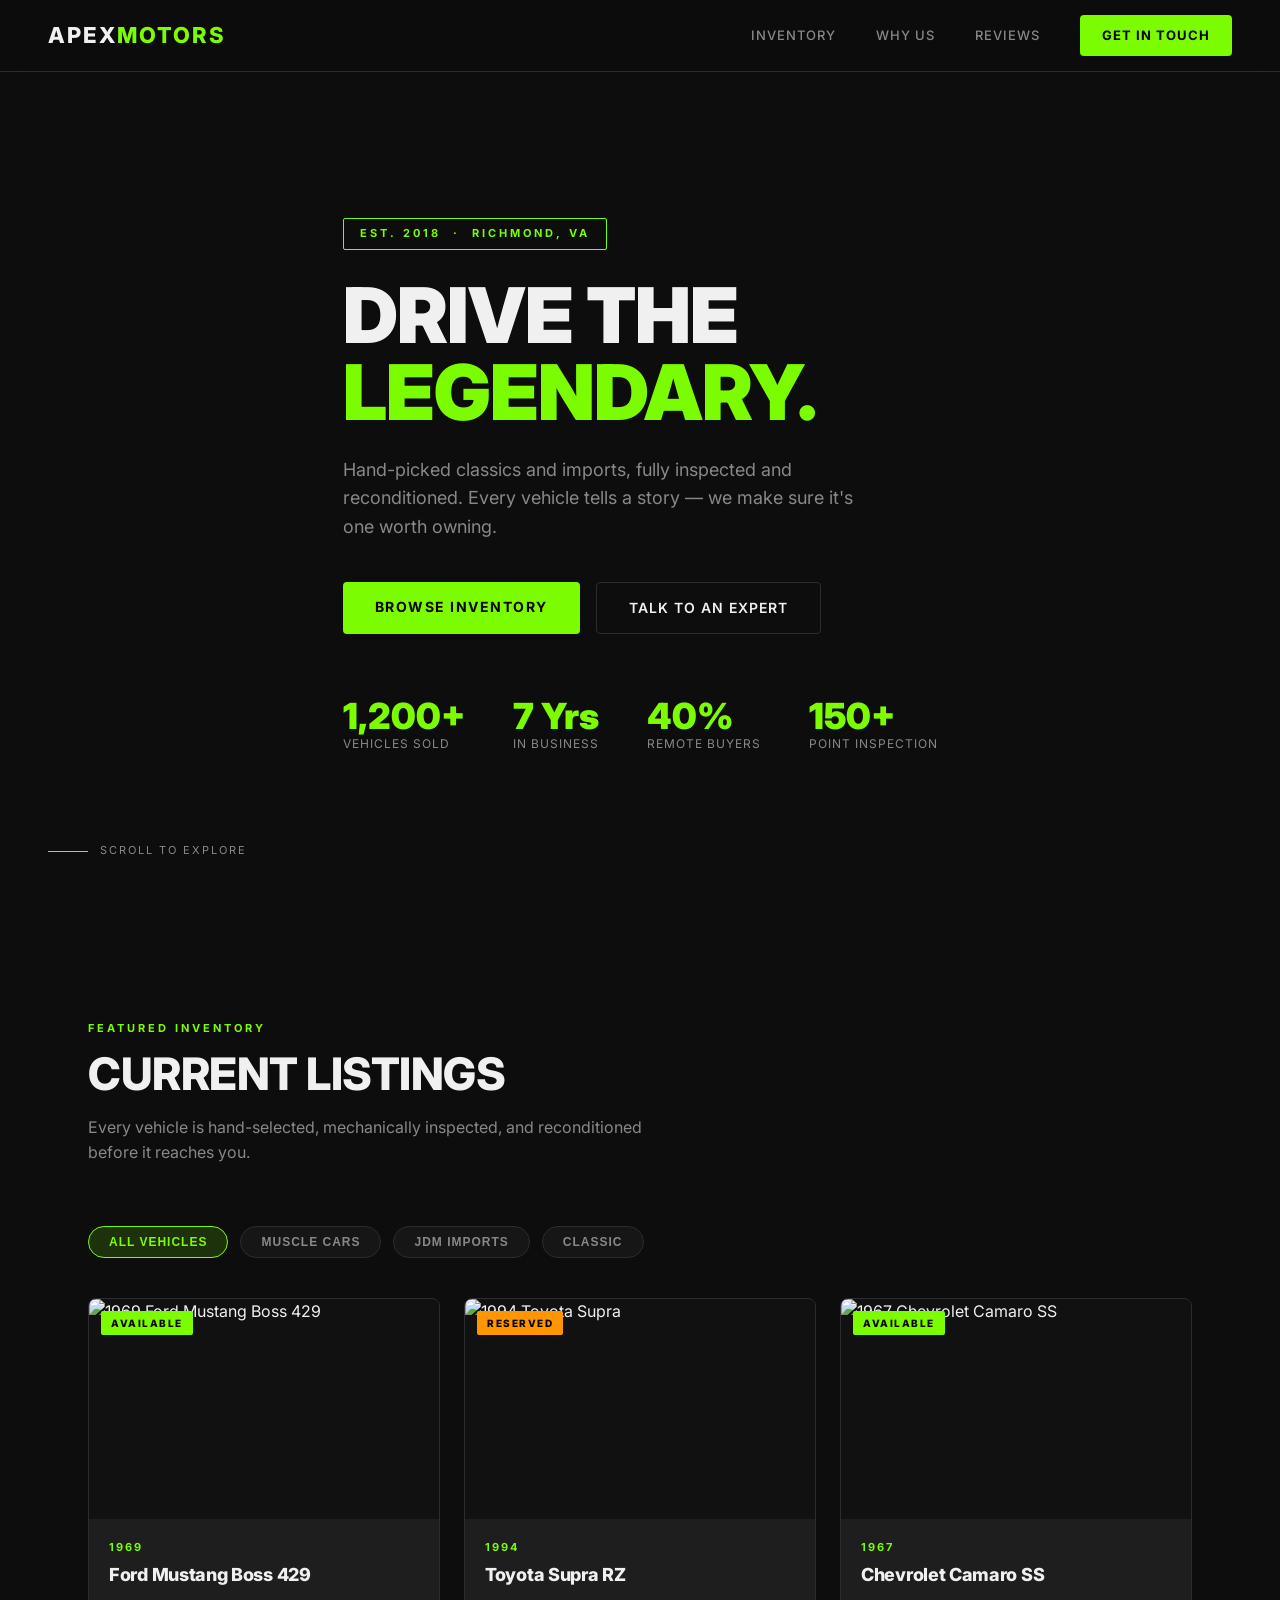
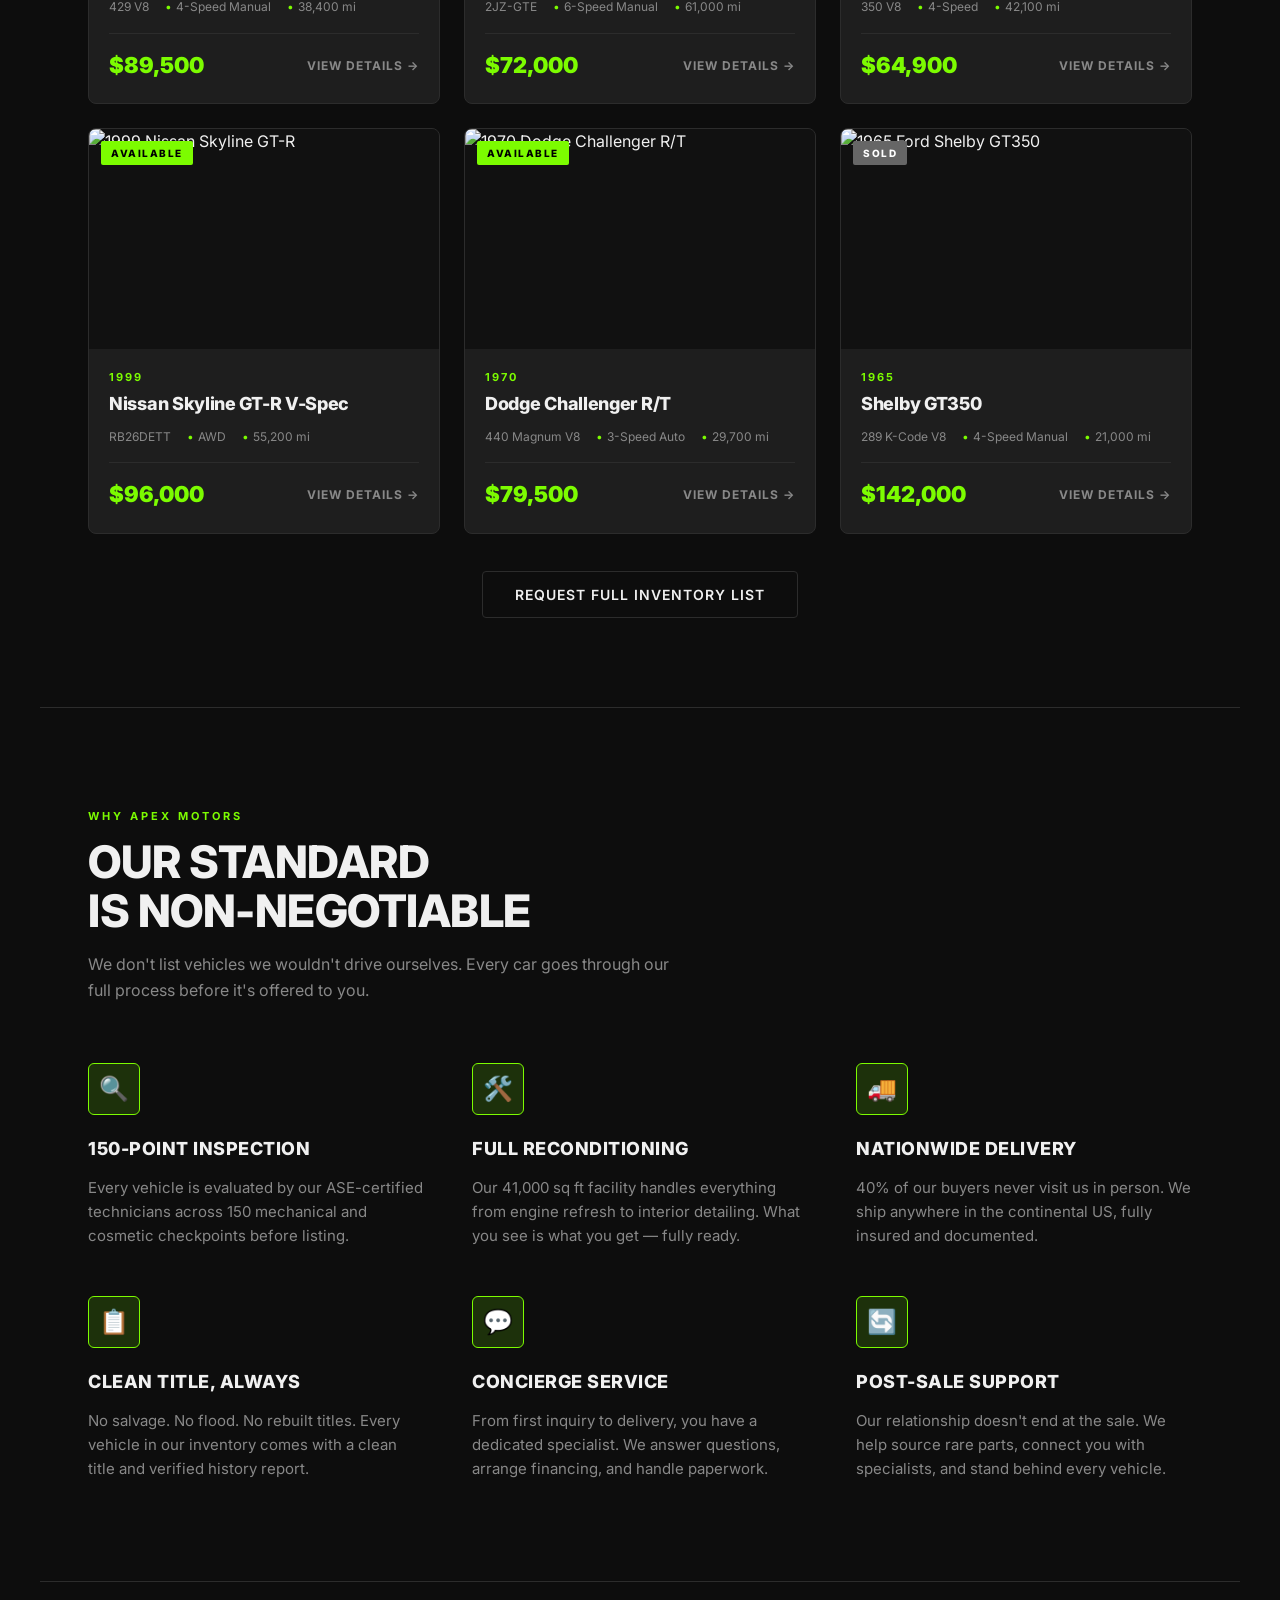
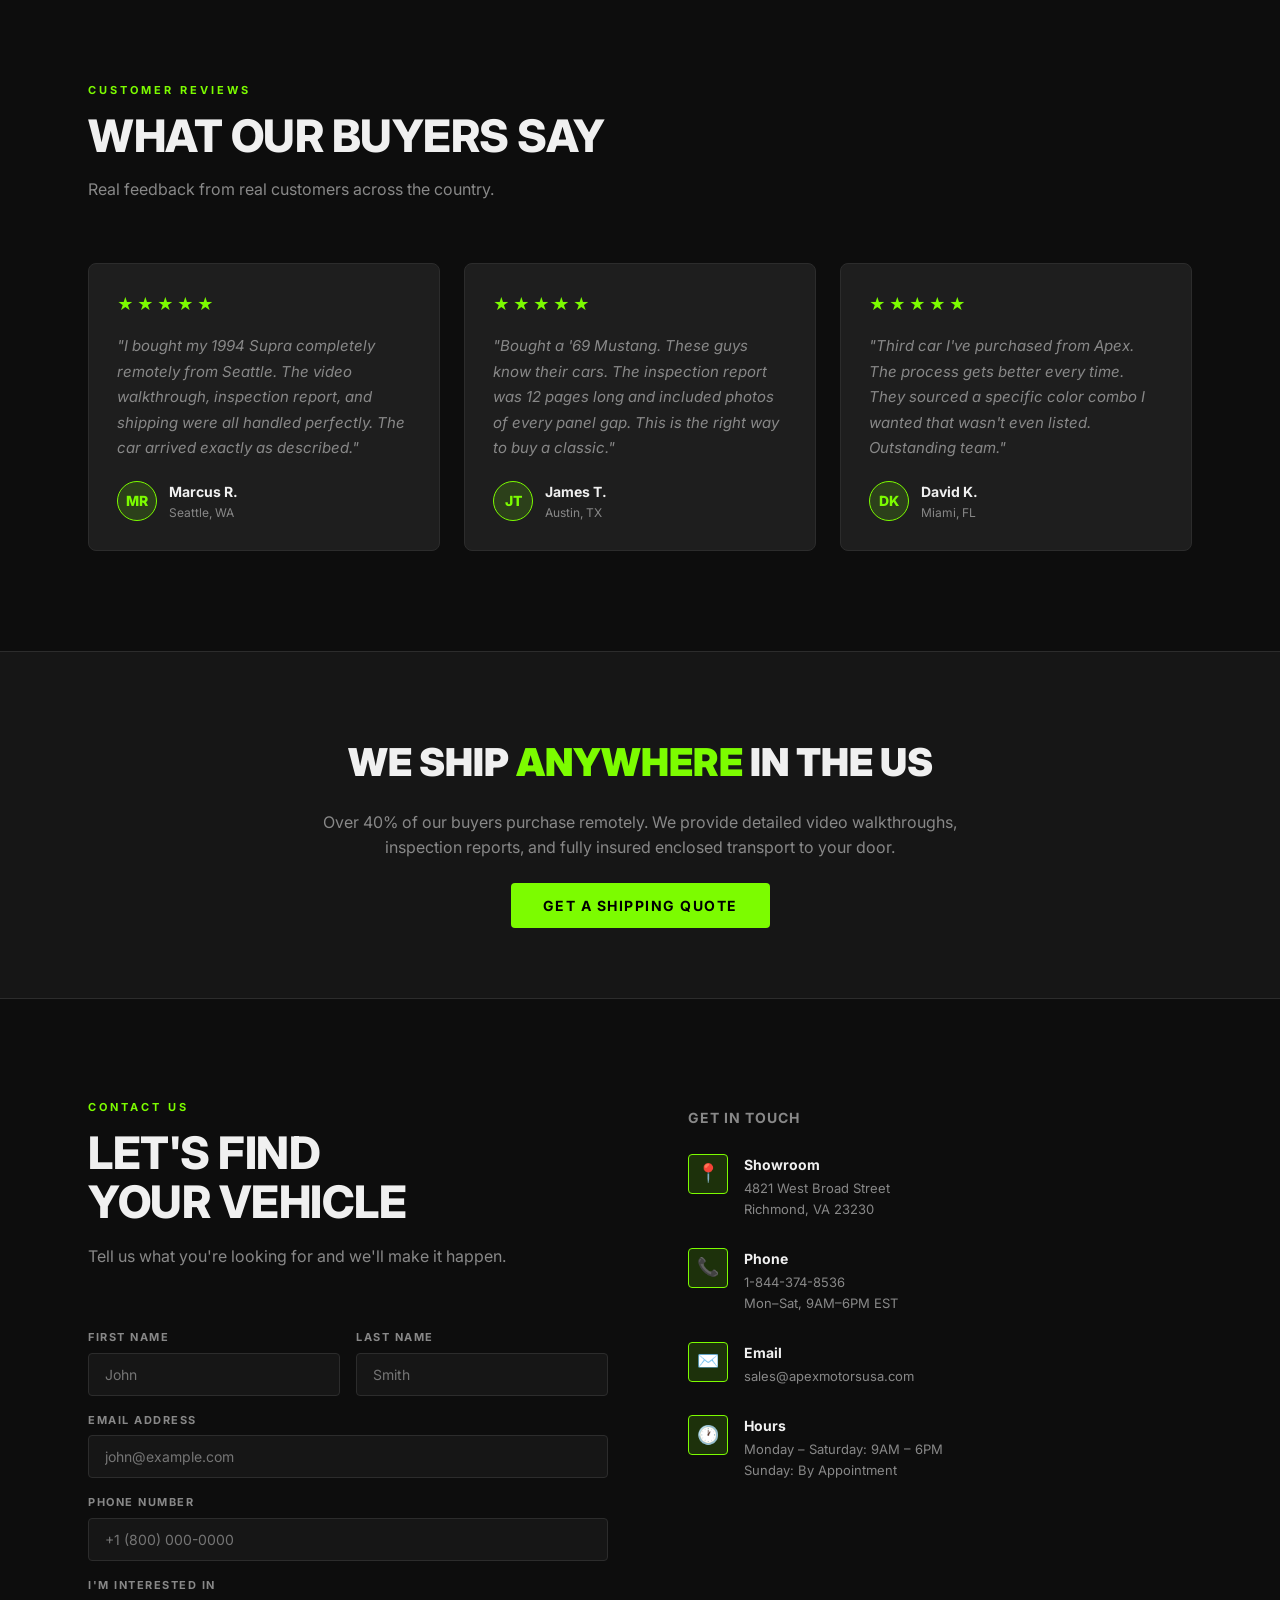
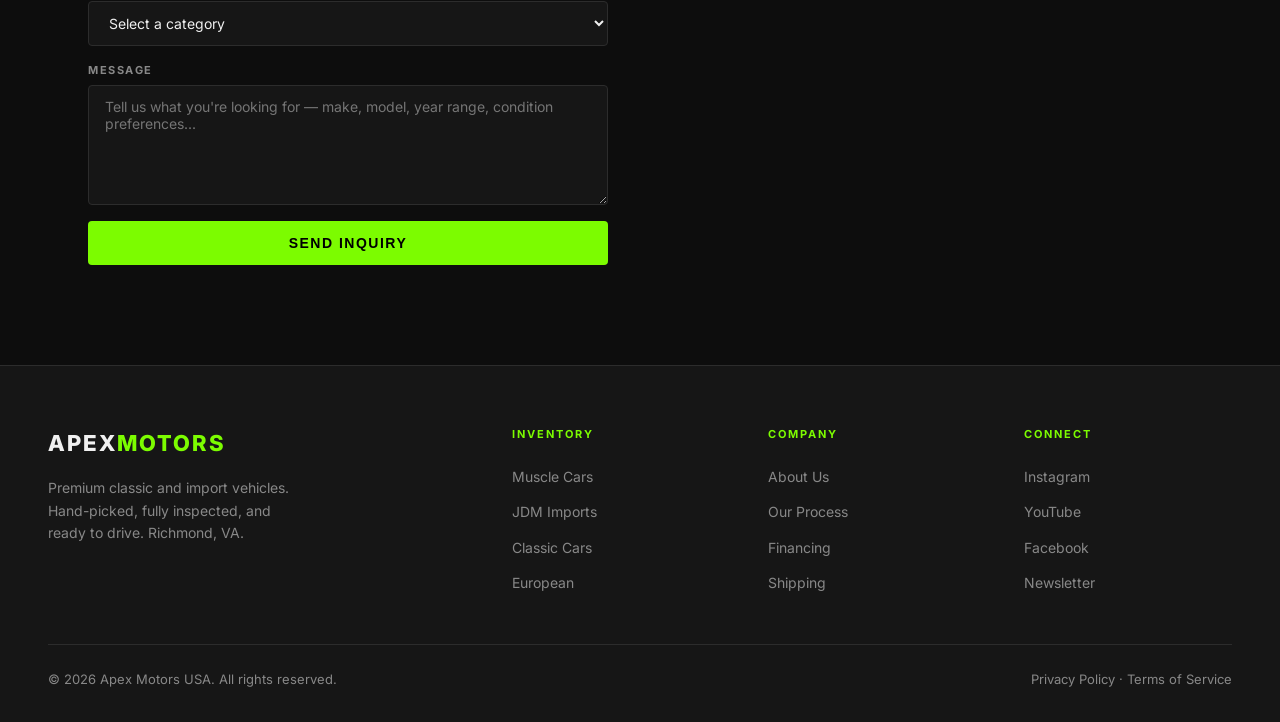
==== index.html @ 01de3b02 "Initial commit — classic car dealer demo site" ====
<!DOCTYPE html>
<html lang="en">
<head>
  <meta charset="UTF-8" />
  <meta name="viewport" content="width=device-width, initial-scale=1.0" />
  <title>Apex Motors USA — Premium Classic & Import Vehicles</title>
  <meta name="description" content="Hand-picked classic and import vehicles. Fully inspected, reconditioned, and ready to drive. Nationwide shipping available." />
  <link rel="preconnect" href="https://fonts.googleapis.com" />
  <link href="https://fonts.googleapis.com/css2?family=Inter:wght@400;500;600;700;800;900&display=swap" rel="stylesheet" />
  <link rel="stylesheet" href="styles.css" />
</head>
<body>

  <!-- ===== HEADER ===== -->
  <header>
    <a href="#" class="logo">Apex<span>Motors</span></a>
    <nav>
      <a href="#inventory">Inventory</a>
      <a href="#why">Why Us</a>
      <a href="#testimonials">Reviews</a>
      <a href="#contact" class="nav-cta">Get in Touch</a>
    </nav>
    <button class="menu-toggle" aria-label="Menu">
      <span></span><span></span><span></span>
    </button>
  </header>

  <!-- ===== HERO ===== -->
  <div class="hero">
    <div class="hero-bg"></div>
    <div class="hero-content">
      <div class="hero-badge">Est. 2018 &nbsp;·&nbsp; Richmond, VA</div>
      <h1>Drive the<br/><em>Legendary.</em></h1>
      <p>Hand-picked classics and imports, fully inspected and reconditioned. Every vehicle tells a story — we make sure it's one worth owning.</p>
      <div class="hero-actions">
        <a href="#inventory" class="btn-primary">Browse Inventory</a>
        <a href="#contact" class="btn-outline">Talk to an Expert</a>
      </div>
      <div class="hero-stats">
        <div class="stat-item">
          <h3 data-target="1200" data-suffix="+">0</h3>
          <p>Vehicles Sold</p>
        </div>
        <div class="stat-item">
          <h3 data-target="7" data-suffix=" Yrs">0</h3>
          <p>In Business</p>
        </div>
        <div class="stat-item">
          <h3 data-target="40" data-suffix="%">0</h3>
          <p>Remote Buyers</p>
        </div>
        <div class="stat-item">
          <h3 data-target="150" data-suffix="+">0</h3>
          <p>Point Inspection</p>
        </div>
      </div>
    </div>
    <div class="hero-scroll">Scroll to explore</div>
  </div>

  <!-- ===== INVENTORY ===== -->
  <section id="inventory">
    <div class="section-label">Featured Inventory</div>
    <h2 class="section-title">Current Listings</h2>
    <p class="section-sub">Every vehicle is hand-selected, mechanically inspected, and reconditioned before it reaches you.</p>

    <div class="inventory-filter">
      <button class="filter-btn active" data-filter="all">All Vehicles</button>
      <button class="filter-btn" data-filter="muscle">Muscle Cars</button>
      <button class="filter-btn" data-filter="jdm">JDM Imports</button>
      <button class="filter-btn" data-filter="classic">Classic</button>
    </div>

    <div class="inventory-grid">

      <div class="car-card" data-category="muscle">
        <div class="car-image">
          <img src="https://images.unsplash.com/photo-1544636331-e26879cd4d9b?w=600&q=80" alt="1969 Ford Mustang Boss 429" loading="lazy" />
          <span class="car-badge">Available</span>
        </div>
        <div class="car-info">
          <div class="car-year">1969</div>
          <div class="car-name">Ford Mustang Boss 429</div>
          <div class="car-specs">
            <span>429 V8</span>
            <span>4-Speed Manual</span>
            <span>38,400 mi</span>
          </div>
          <div class="car-footer">
            <div class="car-price">$89,500</div>
            <div class="car-link">View Details →</div>
          </div>
        </div>
      </div>

      <div class="car-card" data-category="jdm">
        <div class="car-image">
          <img src="https://images.unsplash.com/photo-1591134678821-0a70c2c18faf?w=600&q=80" alt="1994 Toyota Supra" loading="lazy" />
          <span class="car-badge reserved">Reserved</span>
        </div>
        <div class="car-info">
          <div class="car-year">1994</div>
          <div class="car-name">Toyota Supra RZ</div>
          <div class="car-specs">
            <span>2JZ-GTE</span>
            <span>6-Speed Manual</span>
            <span>61,000 mi</span>
          </div>
          <div class="car-footer">
            <div class="car-price">$72,000</div>
            <div class="car-link">View Details →</div>
          </div>
        </div>
      </div>

      <div class="car-card" data-category="classic">
        <div class="car-image">
          <img src="https://images.unsplash.com/photo-1492144534655-ae79c964c9d7?w=600&q=80" alt="1967 Chevrolet Camaro SS" loading="lazy" />
          <span class="car-badge">Available</span>
        </div>
        <div class="car-info">
          <div class="car-year">1967</div>
          <div class="car-name">Chevrolet Camaro SS</div>
          <div class="car-specs">
            <span>350 V8</span>
            <span>4-Speed</span>
            <span>42,100 mi</span>
          </div>
          <div class="car-footer">
            <div class="car-price">$64,900</div>
            <div class="car-link">View Details →</div>
          </div>
        </div>
      </div>

      <div class="car-card" data-category="jdm">
        <div class="car-image">
          <img src="https://images.unsplash.com/photo-1603386329225-868f9b1ee6c9?w=600&q=80" alt="1999 Nissan Skyline GT-R" loading="lazy" />
          <span class="car-badge">Available</span>
        </div>
        <div class="car-info">
          <div class="car-year">1999</div>
          <div class="car-name">Nissan Skyline GT-R V-Spec</div>
          <div class="car-specs">
            <span>RB26DETT</span>
            <span>AWD</span>
            <span>55,200 mi</span>
          </div>
          <div class="car-footer">
            <div class="car-price">$96,000</div>
            <div class="car-link">View Details →</div>
          </div>
        </div>
      </div>

      <div class="car-card" data-category="muscle">
        <div class="car-image">
          <img src="https://images.unsplash.com/photo-1568605117036-5fe5e7bab0b7?w=600&q=80" alt="1970 Dodge Challenger R/T" loading="lazy" />
          <span class="car-badge">Available</span>
        </div>
        <div class="car-info">
          <div class="car-year">1970</div>
          <div class="car-name">Dodge Challenger R/T</div>
          <div class="car-specs">
            <span>440 Magnum V8</span>
            <span>3-Speed Auto</span>
            <span>29,700 mi</span>
          </div>
          <div class="car-footer">
            <div class="car-price">$79,500</div>
            <div class="car-link">View Details →</div>
          </div>
        </div>
      </div>

      <div class="car-card" data-category="classic">
        <div class="car-image">
          <img src="https://images.unsplash.com/photo-1553440569-bcc63803a83d?w=600&q=80" alt="1965 Ford Shelby GT350" loading="lazy" />
          <span class="car-badge sold">Sold</span>
        </div>
        <div class="car-info">
          <div class="car-year">1965</div>
          <div class="car-name">Shelby GT350</div>
          <div class="car-specs">
            <span>289 K-Code V8</span>
            <span>4-Speed Manual</span>
            <span>21,000 mi</span>
          </div>
          <div class="car-footer">
            <div class="car-price">$142,000</div>
            <div class="car-link">View Details →</div>
          </div>
        </div>
      </div>

    </div>

    <div class="inventory-more">
      <a href="#contact" class="btn-outline">Request Full Inventory List</a>
    </div>
  </section>

  <!-- ===== WHY US ===== -->
  <section id="why">
    <div class="section-label">Why Apex Motors</div>
    <h2 class="section-title">Our Standard<br/>Is Non-Negotiable</h2>
    <p class="section-sub">We don't list vehicles we wouldn't drive ourselves. Every car goes through our full process before it's offered to you.</p>

    <div class="why-grid">
      <div class="why-item">
        <div class="why-icon">🔍</div>
        <h3>150-Point Inspection</h3>
        <p>Every vehicle is evaluated by our ASE-certified technicians across 150 mechanical and cosmetic checkpoints before listing.</p>
      </div>
      <div class="why-item">
        <div class="why-icon">🛠️</div>
        <h3>Full Reconditioning</h3>
        <p>Our 41,000 sq ft facility handles everything from engine refresh to interior detailing. What you see is what you get — fully ready.</p>
      </div>
      <div class="why-item">
        <div class="why-icon">🚚</div>
        <h3>Nationwide Delivery</h3>
        <p>40% of our buyers never visit us in person. We ship anywhere in the continental US, fully insured and documented.</p>
      </div>
      <div class="why-item">
        <div class="why-icon">📋</div>
        <h3>Clean Title, Always</h3>
        <p>No salvage. No flood. No rebuilt titles. Every vehicle in our inventory comes with a clean title and verified history report.</p>
      </div>
      <div class="why-item">
        <div class="why-icon">💬</div>
        <h3>Concierge Service</h3>
        <p>From first inquiry to delivery, you have a dedicated specialist. We answer questions, arrange financing, and handle paperwork.</p>
      </div>
      <div class="why-item">
        <div class="why-icon">🔄</div>
        <h3>Post-Sale Support</h3>
        <p>Our relationship doesn't end at the sale. We help source rare parts, connect you with specialists, and stand behind every vehicle.</p>
      </div>
    </div>
  </section>

  <!-- ===== TESTIMONIALS ===== -->
  <section id="testimonials">
    <div class="section-label">Customer Reviews</div>
    <h2 class="section-title">What Our Buyers Say</h2>
    <p class="section-sub">Real feedback from real customers across the country.</p>

    <div class="testimonials-grid">

      <div class="testimonial-card">
        <div class="stars">★★★★★</div>
        <blockquote>"I bought my 1994 Supra completely remotely from Seattle. The video walkthrough, inspection report, and shipping were all handled perfectly. The car arrived exactly as described."</blockquote>
        <div class="reviewer">
          <div class="avatar">MR</div>
          <div>
            <div class="reviewer-name">Marcus R.</div>
            <div class="reviewer-loc">Seattle, WA</div>
          </div>
        </div>
      </div>

      <div class="testimonial-card">
        <div class="stars">★★★★★</div>
        <blockquote>"Bought a '69 Mustang. These guys know their cars. The inspection report was 12 pages long and included photos of every panel gap. This is the right way to buy a classic."</blockquote>
        <div class="reviewer">
          <div class="avatar">JT</div>
          <div>
            <div class="reviewer-name">James T.</div>
            <div class="reviewer-loc">Austin, TX</div>
          </div>
        </div>
      </div>

      <div class="testimonial-card">
        <div class="stars">★★★★★</div>
        <blockquote>"Third car I've purchased from Apex. The process gets better every time. They sourced a specific color combo I wanted that wasn't even listed. Outstanding team."</blockquote>
        <div class="reviewer">
          <div class="avatar">DK</div>
          <div>
            <div class="reviewer-name">David K.</div>
            <div class="reviewer-loc">Miami, FL</div>
          </div>
        </div>
      </div>

    </div>
  </section>

  <!-- ===== SHIPPING BANNER ===== -->
  <div class="shipping-banner">
    <div class="inner">
      <h2>We Ship <span>Anywhere</span> in the US</h2>
      <p>Over 40% of our buyers purchase remotely. We provide detailed video walkthroughs, inspection reports, and fully insured enclosed transport to your door.</p>
      <a href="#contact" class="btn-primary">Get a Shipping Quote</a>
    </div>
  </div>

  <!-- ===== CONTACT ===== -->
  <div id="contact">
    <div>
      <div class="section-label">Contact Us</div>
      <h2 class="section-title">Let's Find<br/>Your Vehicle</h2>
      <p class="section-sub">Tell us what you're looking for and we'll make it happen.</p>

      <form class="contact-form" onsubmit="return false;">
        <div class="form-row">
          <div class="form-group">
            <label>First Name</label>
            <input type="text" placeholder="John" />
          </div>
          <div class="form-group">
            <label>Last Name</label>
            <input type="text" placeholder="Smith" />
          </div>
        </div>
        <div class="form-group">
          <label>Email Address</label>
          <input type="email" placeholder="john@example.com" />
        </div>
        <div class="form-group">
          <label>Phone Number</label>
          <input type="tel" placeholder="+1 (800) 000-0000" />
        </div>
        <div class="form-group">
          <label>I'm Interested In</label>
          <select>
            <option value="">Select a category</option>
            <option>Classic American Muscle</option>
            <option>JDM Imports</option>
            <option>European Classic</option>
            <option>Specific vehicle (I'll describe below)</option>
          </select>
        </div>
        <div class="form-group">
          <label>Message</label>
          <textarea placeholder="Tell us what you're looking for — make, model, year range, condition preferences..."></textarea>
        </div>
        <button type="submit" class="btn-primary" style="width:100%">Send Inquiry</button>
      </form>
    </div>

    <div class="contact-info">
      <h3>Get in Touch</h3>

      <div class="info-item">
        <div class="info-icon">📍</div>
        <div>
          <h4>Showroom</h4>
          <p>4821 West Broad Street<br/>Richmond, VA 23230</p>
        </div>
      </div>
      <div class="info-item">
        <div class="info-icon">📞</div>
        <div>
          <h4>Phone</h4>
          <p>1-844-374-8536<br/>Mon–Sat, 9AM–6PM EST</p>
        </div>
      </div>
      <div class="info-item">
        <div class="info-icon">✉️</div>
        <div>
          <h4>Email</h4>
          <p>sales@apexmotorsusa.com</p>
        </div>
      </div>
      <div class="info-item">
        <div class="info-icon">🕐</div>
        <div>
          <h4>Hours</h4>
          <p>Monday – Saturday: 9AM – 6PM<br/>Sunday: By Appointment</p>
        </div>
      </div>
    </div>
  </div>

  <!-- ===== FOOTER ===== -->
  <footer>
    <div class="footer-inner">
      <div class="footer-brand">
        <div class="logo">Apex<span style="color:var(--green)">Motors</span></div>
        <p>Premium classic and import vehicles. Hand-picked, fully inspected, and ready to drive. Richmond, VA.</p>
      </div>
      <div class="footer-col">
        <h4>Inventory</h4>
        <ul>
          <li><a href="#">Muscle Cars</a></li>
          <li><a href="#">JDM Imports</a></li>
          <li><a href="#">Classic Cars</a></li>
          <li><a href="#">European</a></li>
        </ul>
      </div>
      <div class="footer-col">
        <h4>Company</h4>
        <ul>
          <li><a href="#">About Us</a></li>
          <li><a href="#">Our Process</a></li>
          <li><a href="#">Financing</a></li>
          <li><a href="#">Shipping</a></li>
        </ul>
      </div>
      <div class="footer-col">
        <h4>Connect</h4>
        <ul>
          <li><a href="#">Instagram</a></li>
          <li><a href="#">YouTube</a></li>
          <li><a href="#">Facebook</a></li>
          <li><a href="#">Newsletter</a></li>
        </ul>
      </div>
    </div>
    <div class="footer-bottom">
      <span>© 2026 Apex Motors USA. All rights reserved.</span>
      <span>Privacy Policy · Terms of Service</span>
    </div>
  </footer>

  <script src="main.js"></script>
</body>
</html>
---- styles.css ----
/* ===== THEME ===== */
:root {
  --bg: #0d0d0d;
  --surface: #161616;
  --card: #1e1e1e;
  --border: #2c2c2c;
  --green: #7cfc00;
  --green-dim: #5db800;
  --green-glow: rgba(124, 252, 0, 0.15);
  --text: #f0f0f0;
  --muted: #888;
  --white: #ffffff;
}

* { margin: 0; padding: 0; box-sizing: border-box; }

html { scroll-behavior: smooth; }

body {
  background: var(--bg);
  color: var(--text);
  font-family: 'Inter', 'Segoe UI', sans-serif;
  font-size: 16px;
  line-height: 1.6;
}

a { text-decoration: none; color: inherit; }

img { display: block; width: 100%; }

/* ===== HEADER ===== */
header {
  position: fixed;
  top: 0; left: 0; right: 0;
  z-index: 100;
  background: rgba(13, 13, 13, 0.92);
  backdrop-filter: blur(12px);
  border-bottom: 1px solid var(--border);
  padding: 0 48px;
  height: 72px;
  display: flex;
  align-items: center;
  justify-content: space-between;
}

.logo {
  font-size: 22px;
  font-weight: 800;
  letter-spacing: 2px;
  text-transform: uppercase;
}

.logo span { color: var(--green); }

nav { display: flex; align-items: center; gap: 40px; }

nav a {
  font-size: 13px;
  font-weight: 500;
  letter-spacing: 1px;
  text-transform: uppercase;
  color: var(--muted);
  transition: color 0.2s;
}

nav a:hover { color: var(--green); }

.nav-cta {
  background: var(--green);
  color: #000 !important;
  padding: 10px 22px;
  border-radius: 4px;
  font-weight: 700 !important;
  letter-spacing: 1px;
  transition: background 0.2s, transform 0.1s !important;
}

.nav-cta:hover {
  background: var(--green-dim) !important;
  transform: translateY(-1px);
}

.menu-toggle { display: none; cursor: pointer; flex-direction: column; gap: 5px; }
.menu-toggle span { display: block; width: 24px; height: 2px; background: var(--text); transition: 0.3s; }

/* ===== HERO ===== */
.hero {
  position: relative;
  min-height: 100vh;
  display: flex;
  align-items: center;
  overflow: hidden;
  padding-top: 72px;
}

.hero-bg {
  position: absolute;
  inset: 0;
  background:
    linear-gradient(135deg, rgba(13,13,13,0.92) 40%, rgba(13,13,13,0.6) 100%),
    url('https://images.unsplash.com/photo-1544636331-e26879cd4d9b?w=1800&q=80') center/cover no-repeat;
}

.hero-content {
  position: relative;
  max-width: 1200px;
  margin: 0 auto;
  padding: 80px 48px;
}

.hero-badge {
  display: inline-block;
  border: 1px solid var(--green);
  color: var(--green);
  font-size: 11px;
  font-weight: 700;
  letter-spacing: 3px;
  text-transform: uppercase;
  padding: 6px 16px;
  border-radius: 2px;
  margin-bottom: 28px;
}

.hero h1 {
  font-size: clamp(42px, 6vw, 88px);
  font-weight: 900;
  line-height: 1.0;
  letter-spacing: -1px;
  text-transform: uppercase;
  margin-bottom: 24px;
}

.hero h1 em {
  color: var(--green);
  font-style: normal;
}

.hero p {
  font-size: 18px;
  color: var(--muted);
  max-width: 520px;
  margin-bottom: 40px;
}

.hero-actions { display: flex; gap: 16px; flex-wrap: wrap; }

.btn-primary {
  background: var(--green);
  color: #000;
  padding: 14px 32px;
  font-size: 14px;
  font-weight: 700;
  letter-spacing: 1.5px;
  text-transform: uppercase;
  border-radius: 4px;
  border: none;
  cursor: pointer;
  transition: background 0.2s, transform 0.15s;
}

.btn-primary:hover {
  background: var(--green-dim);
  transform: translateY(-2px);
}

.btn-outline {
  background: transparent;
  color: var(--text);
  padding: 14px 32px;
  font-size: 14px;
  font-weight: 600;
  letter-spacing: 1px;
  text-transform: uppercase;
  border: 1px solid var(--border);
  border-radius: 4px;
  cursor: pointer;
  transition: border-color 0.2s, color 0.2s, transform 0.15s;
}

.btn-outline:hover {
  border-color: var(--green);
  color: var(--green);
  transform: translateY(-2px);
}

.hero-stats {
  display: flex;
  gap: 48px;
  margin-top: 64px;
  flex-wrap: wrap;
}

.stat-item h3 {
  font-size: 36px;
  font-weight: 900;
  color: var(--green);
  line-height: 1;
}

.stat-item p {
  font-size: 12px;
  color: var(--muted);
  letter-spacing: 1px;
  text-transform: uppercase;
  margin: 0;
}

.hero-scroll {
  position: absolute;
  bottom: 40px;
  left: 48px;
  display: flex;
  align-items: center;
  gap: 12px;
  font-size: 11px;
  letter-spacing: 2px;
  text-transform: uppercase;
  color: var(--muted);
}

.hero-scroll::before {
  content: '';
  display: block;
  width: 40px;
  height: 1px;
  background: var(--green);
}

/* ===== SECTIONS ===== */
section {
  padding: 100px 48px;
  max-width: 1200px;
  margin: 0 auto;
}

.section-label {
  font-size: 11px;
  font-weight: 700;
  letter-spacing: 3px;
  text-transform: uppercase;
  color: var(--green);
  margin-bottom: 12px;
}

.section-title {
  font-size: clamp(28px, 3.5vw, 48px);
  font-weight: 800;
  text-transform: uppercase;
  letter-spacing: -0.5px;
  line-height: 1.1;
  margin-bottom: 16px;
}

.section-sub {
  font-size: 16px;
  color: var(--muted);
  max-width: 600px;
  margin-bottom: 60px;
}

/* ===== INVENTORY ===== */
#inventory { padding-top: 120px; }

.inventory-filter {
  display: flex;
  gap: 12px;
  margin-bottom: 40px;
  flex-wrap: wrap;
}

.filter-btn {
  padding: 8px 20px;
  background: var(--surface);
  border: 1px solid var(--border);
  border-radius: 30px;
  font-size: 12px;
  font-weight: 600;
  letter-spacing: 1px;
  text-transform: uppercase;
  color: var(--muted);
  cursor: pointer;
  transition: all 0.2s;
}

.filter-btn:hover,
.filter-btn.active {
  border-color: var(--green);
  color: var(--green);
  background: var(--green-glow);
}

.inventory-grid {
  display: grid;
  grid-template-columns: repeat(3, 1fr);
  gap: 24px;
}

.car-card {
  background: var(--card);
  border: 1px solid var(--border);
  border-radius: 8px;
  overflow: hidden;
  transition: border-color 0.25s, transform 0.25s;
  cursor: pointer;
}

.car-card:hover {
  border-color: var(--green);
  transform: translateY(-4px);
}

.car-card:hover .car-image img {
  transform: scale(1.04);
}

.car-image {
  position: relative;
  height: 220px;
  overflow: hidden;
  background: #111;
}

.car-image img {
  height: 100%;
  width: 100%;
  object-fit: cover;
  transition: transform 0.4s ease;
}

.car-badge {
  position: absolute;
  top: 12px;
  left: 12px;
  background: var(--green);
  color: #000;
  font-size: 10px;
  font-weight: 800;
  letter-spacing: 1.5px;
  text-transform: uppercase;
  padding: 4px 10px;
  border-radius: 2px;
}

.car-badge.sold { background: #666; color: #fff; }
.car-badge.reserved { background: #ff9500; color: #000; }

.car-info { padding: 20px; }

.car-year {
  font-size: 11px;
  color: var(--green);
  font-weight: 700;
  letter-spacing: 2px;
  text-transform: uppercase;
}

.car-name {
  font-size: 18px;
  font-weight: 800;
  letter-spacing: -0.3px;
  margin: 4px 0 8px;
}

.car-specs {
  display: flex;
  gap: 16px;
  font-size: 12px;
  color: var(--muted);
  margin-bottom: 16px;
}

.car-specs span::before {
  content: '•';
  margin-right: 4px;
  color: var(--green);
}

.car-specs span:first-child::before { display: none; }

.car-footer {
  display: flex;
  justify-content: space-between;
  align-items: center;
  border-top: 1px solid var(--border);
  padding-top: 14px;
}

.car-price {
  font-size: 22px;
  font-weight: 900;
  color: var(--green);
}

.car-link {
  font-size: 12px;
  font-weight: 700;
  letter-spacing: 1px;
  text-transform: uppercase;
  color: var(--muted);
  transition: color 0.2s;
}

.car-card:hover .car-link { color: var(--green); }

.inventory-more {
  text-align: center;
  margin-top: 48px;
}

/* ===== WHY US ===== */
#why {
  border-top: 1px solid var(--border);
  border-bottom: 1px solid var(--border);
}

.why-grid {
  display: grid;
  grid-template-columns: repeat(3, 1fr);
  gap: 48px;
}

.why-item { position: relative; }

.why-icon {
  width: 52px;
  height: 52px;
  background: var(--green-glow);
  border: 1px solid var(--green);
  border-radius: 6px;
  display: flex;
  align-items: center;
  justify-content: center;
  font-size: 24px;
  margin-bottom: 20px;
}

.why-item h3 {
  font-size: 18px;
  font-weight: 800;
  text-transform: uppercase;
  letter-spacing: 0.5px;
  margin-bottom: 12px;
}

.why-item p { font-size: 15px; color: var(--muted); }

/* ===== TESTIMONIALS ===== */
.testimonials-grid {
  display: grid;
  grid-template-columns: repeat(3, 1fr);
  gap: 24px;
}

.testimonial-card {
  background: var(--card);
  border: 1px solid var(--border);
  border-radius: 8px;
  padding: 28px;
  transition: border-color 0.2s;
}

.testimonial-card:hover { border-color: var(--green); }

.stars {
  color: var(--green);
  font-size: 16px;
  margin-bottom: 16px;
  letter-spacing: 3px;
}

.testimonial-card blockquote {
  font-size: 15px;
  color: var(--muted);
  line-height: 1.7;
  font-style: italic;
  margin-bottom: 20px;
}

.reviewer {
  display: flex;
  align-items: center;
  gap: 12px;
}

.avatar {
  width: 40px;
  height: 40px;
  border-radius: 50%;
  background: var(--green-glow);
  border: 1px solid var(--green);
  display: flex;
  align-items: center;
  justify-content: center;
  font-weight: 800;
  font-size: 14px;
  color: var(--green);
}

.reviewer-name { font-weight: 700; font-size: 14px; }
.reviewer-loc { font-size: 12px; color: var(--muted); }

/* ===== SHIPPING BANNER ===== */
.shipping-banner {
  background: var(--surface);
  border-top: 1px solid var(--border);
  border-bottom: 1px solid var(--border);
  padding: 80px 48px;
  text-align: center;
}

.shipping-banner .inner { max-width: 700px; margin: 0 auto; }

.shipping-banner h2 {
  font-size: clamp(24px, 3vw, 40px);
  font-weight: 900;
  text-transform: uppercase;
  margin-bottom: 16px;
}

.shipping-banner h2 span { color: var(--green); }

.shipping-banner p { color: var(--muted); font-size: 16px; margin-bottom: 32px; }

/* ===== CONTACT ===== */
#contact {
  display: grid;
  grid-template-columns: 1fr 1fr;
  gap: 80px;
  align-items: start;
  max-width: 1200px;
  margin: 0 auto;
  padding: 100px 48px;
}

.contact-form { display: flex; flex-direction: column; gap: 16px; }

.form-row { display: grid; grid-template-columns: 1fr 1fr; gap: 16px; }

.form-group { display: flex; flex-direction: column; gap: 6px; }

.form-group label {
  font-size: 11px;
  font-weight: 700;
  letter-spacing: 1.5px;
  text-transform: uppercase;
  color: var(--muted);
}

.form-group input,
.form-group select,
.form-group textarea {
  background: var(--surface);
  border: 1px solid var(--border);
  border-radius: 4px;
  padding: 12px 16px;
  font-size: 14px;
  color: var(--text);
  font-family: inherit;
  outline: none;
  transition: border-color 0.2s;
}

.form-group input:focus,
.form-group select:focus,
.form-group textarea:focus {
  border-color: var(--green);
}

.form-group textarea { resize: vertical; min-height: 120px; }

.form-group select option { background: var(--surface); }

.contact-info { padding-top: 8px; }

.contact-info h3 {
  font-size: 14px;
  font-weight: 700;
  letter-spacing: 1px;
  text-transform: uppercase;
  color: var(--muted);
  margin-bottom: 24px;
}

.info-item {
  display: flex;
  gap: 16px;
  align-items: flex-start;
  margin-bottom: 28px;
}

.info-icon {
  width: 40px;
  height: 40px;
  background: var(--green-glow);
  border: 1px solid var(--green);
  border-radius: 4px;
  display: flex;
  align-items: center;
  justify-content: center;
  font-size: 18px;
  flex-shrink: 0;
}

.info-item h4 { font-size: 14px; font-weight: 700; margin-bottom: 2px; }
.info-item p { font-size: 13px; color: var(--muted); }

/* ===== FOOTER ===== */
footer {
  background: var(--surface);
  border-top: 1px solid var(--border);
  padding: 60px 48px 32px;
}

.footer-inner {
  max-width: 1200px;
  margin: 0 auto;
  display: grid;
  grid-template-columns: 2fr 1fr 1fr 1fr;
  gap: 48px;
  margin-bottom: 48px;
}

.footer-brand p { font-size: 14px; color: var(--muted); margin-top: 16px; max-width: 260px; }

.footer-col h4 {
  font-size: 11px;
  font-weight: 700;
  letter-spacing: 2px;
  text-transform: uppercase;
  color: var(--green);
  margin-bottom: 20px;
}

.footer-col ul { list-style: none; display: flex; flex-direction: column; gap: 10px; }

.footer-col ul li a {
  font-size: 14px;
  color: var(--muted);
  transition: color 0.2s;
}

.footer-col ul li a:hover { color: var(--text); }

.footer-bottom {
  max-width: 1200px;
  margin: 0 auto;
  border-top: 1px solid var(--border);
  padding-top: 24px;
  display: flex;
  justify-content: space-between;
  align-items: center;
  font-size: 13px;
  color: var(--muted);
}

/* ===== RESPONSIVE ===== */
@media (max-width: 1024px) {
  .inventory-grid { grid-template-columns: repeat(2, 1fr); }
  .why-grid { grid-template-columns: repeat(2, 1fr); }
  .footer-inner { grid-template-columns: repeat(2, 1fr); }
}

@media (max-width: 768px) {
  header { padding: 0 24px; }
  nav { display: none; }
  nav.open { display: flex; flex-direction: column; position: fixed; inset: 72px 0 0; background: var(--bg); padding: 32px 24px; gap: 24px; z-index: 99; }
  .menu-toggle { display: flex; }

  .hero-content { padding: 60px 24px; }
  section { padding: 60px 24px; }
  #contact { grid-template-columns: 1fr; padding: 60px 24px; }
  .inventory-grid { grid-template-columns: 1fr; }
  .why-grid { grid-template-columns: 1fr; }
  .testimonials-grid { grid-template-columns: 1fr; }
  .form-row { grid-template-columns: 1fr; }
  .footer-inner { grid-template-columns: 1fr; padding: 40px 24px; }
  footer { padding: 40px 24px 24px; }
  .footer-bottom { flex-direction: column; gap: 8px; text-align: center; }
  .hero-stats { gap: 28px; }
  .shipping-banner { padding: 60px 24px; }
}
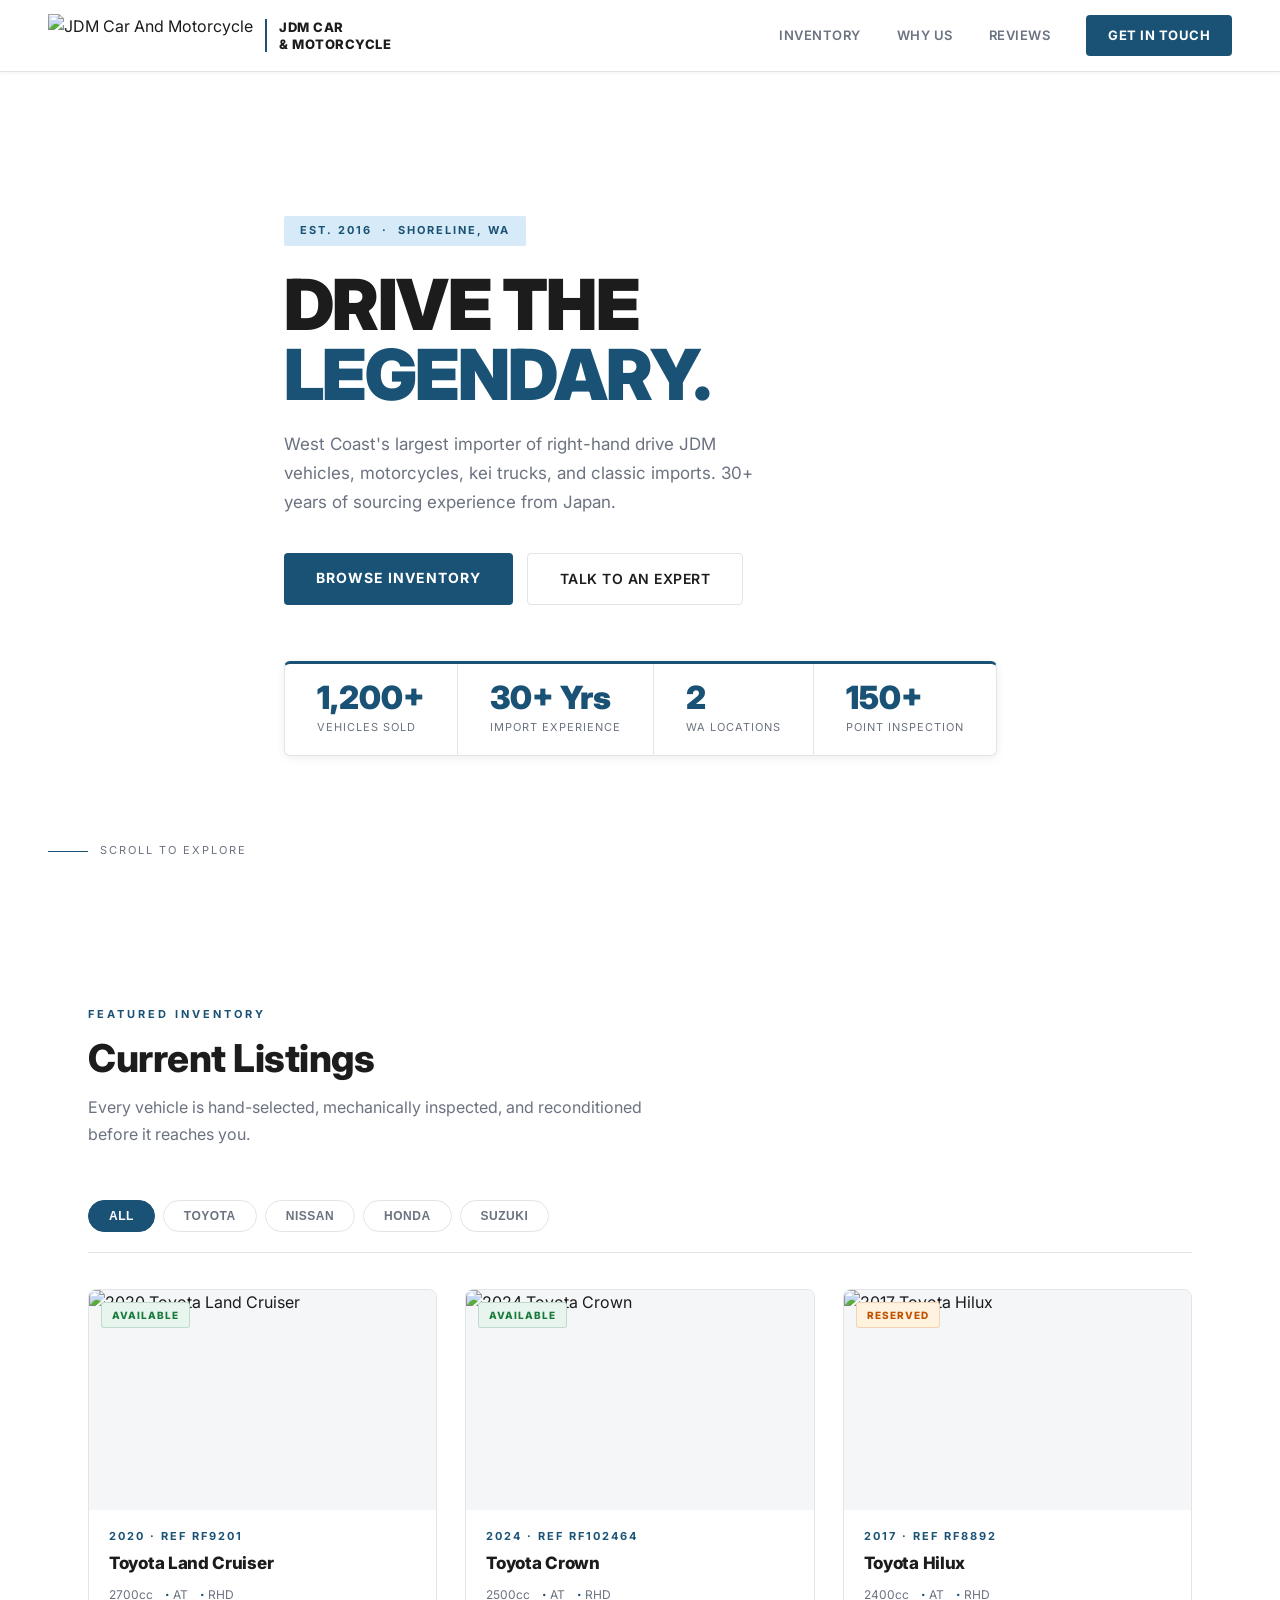
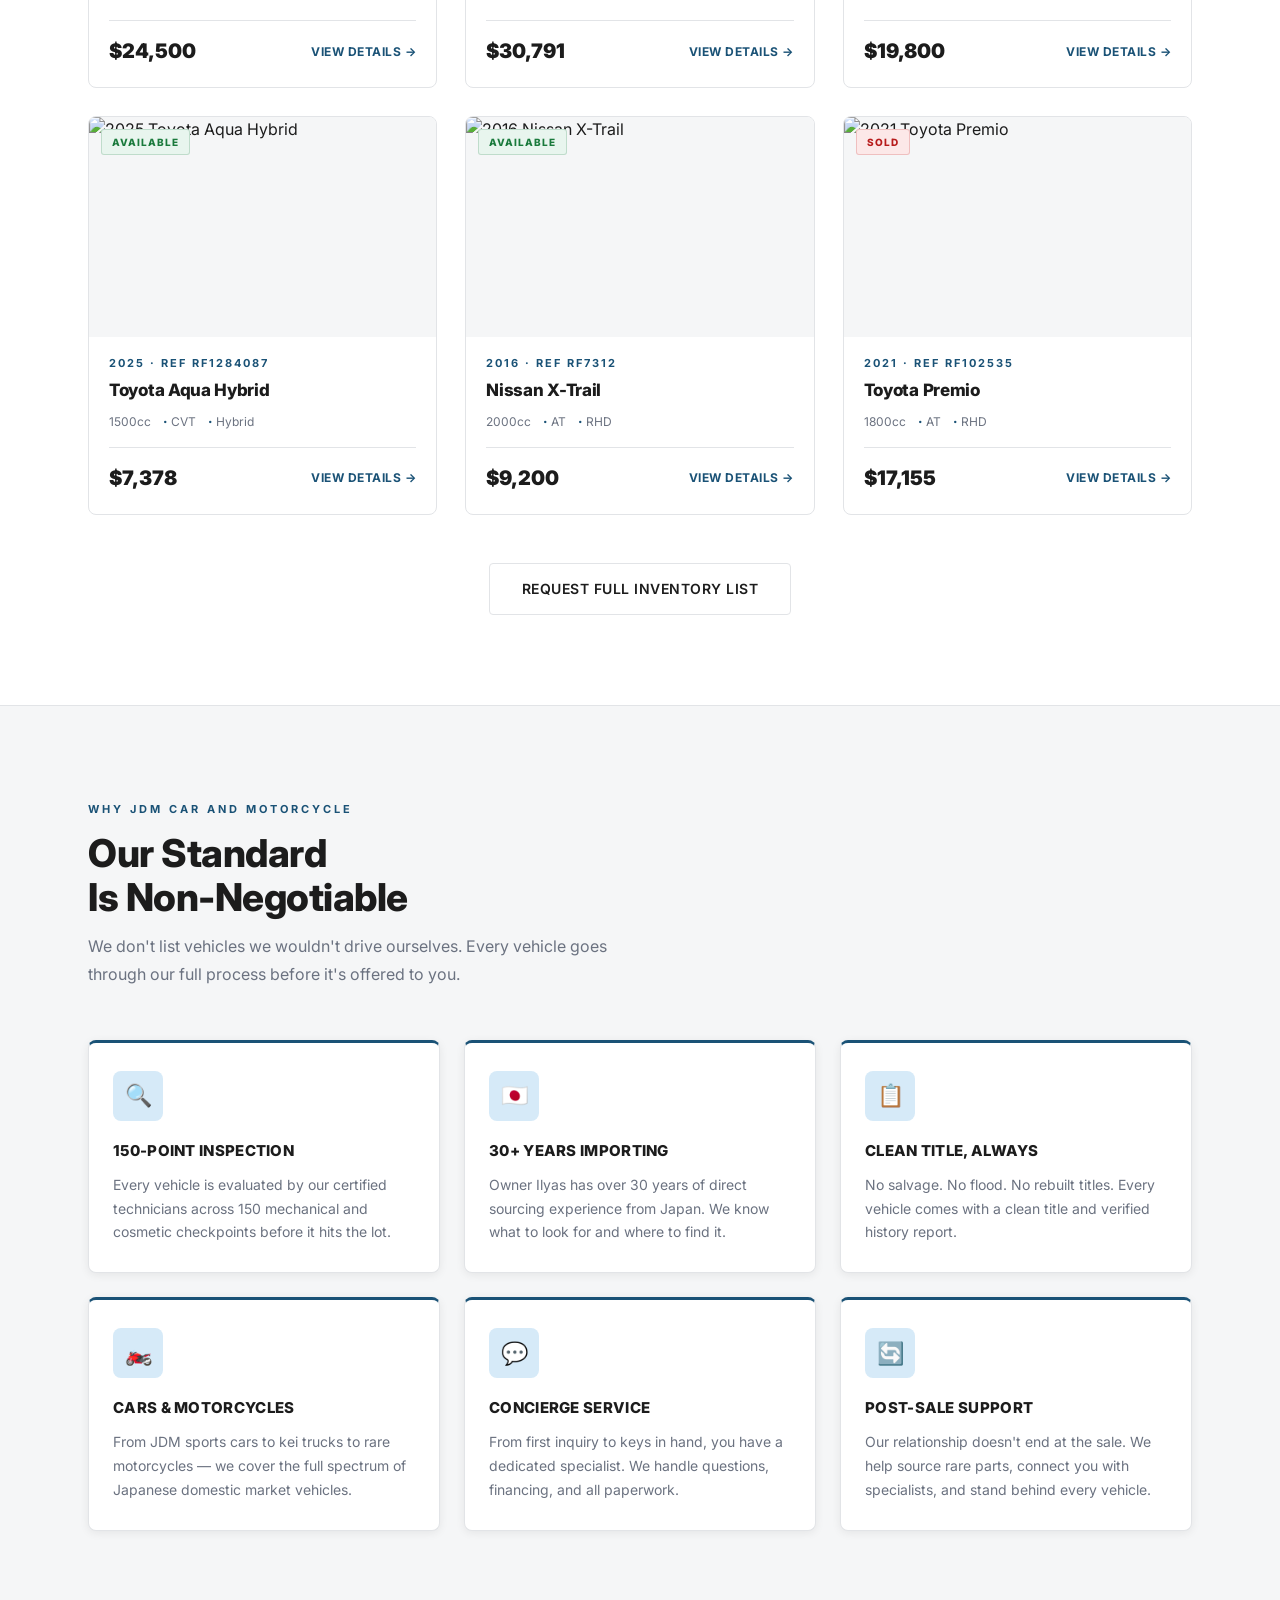
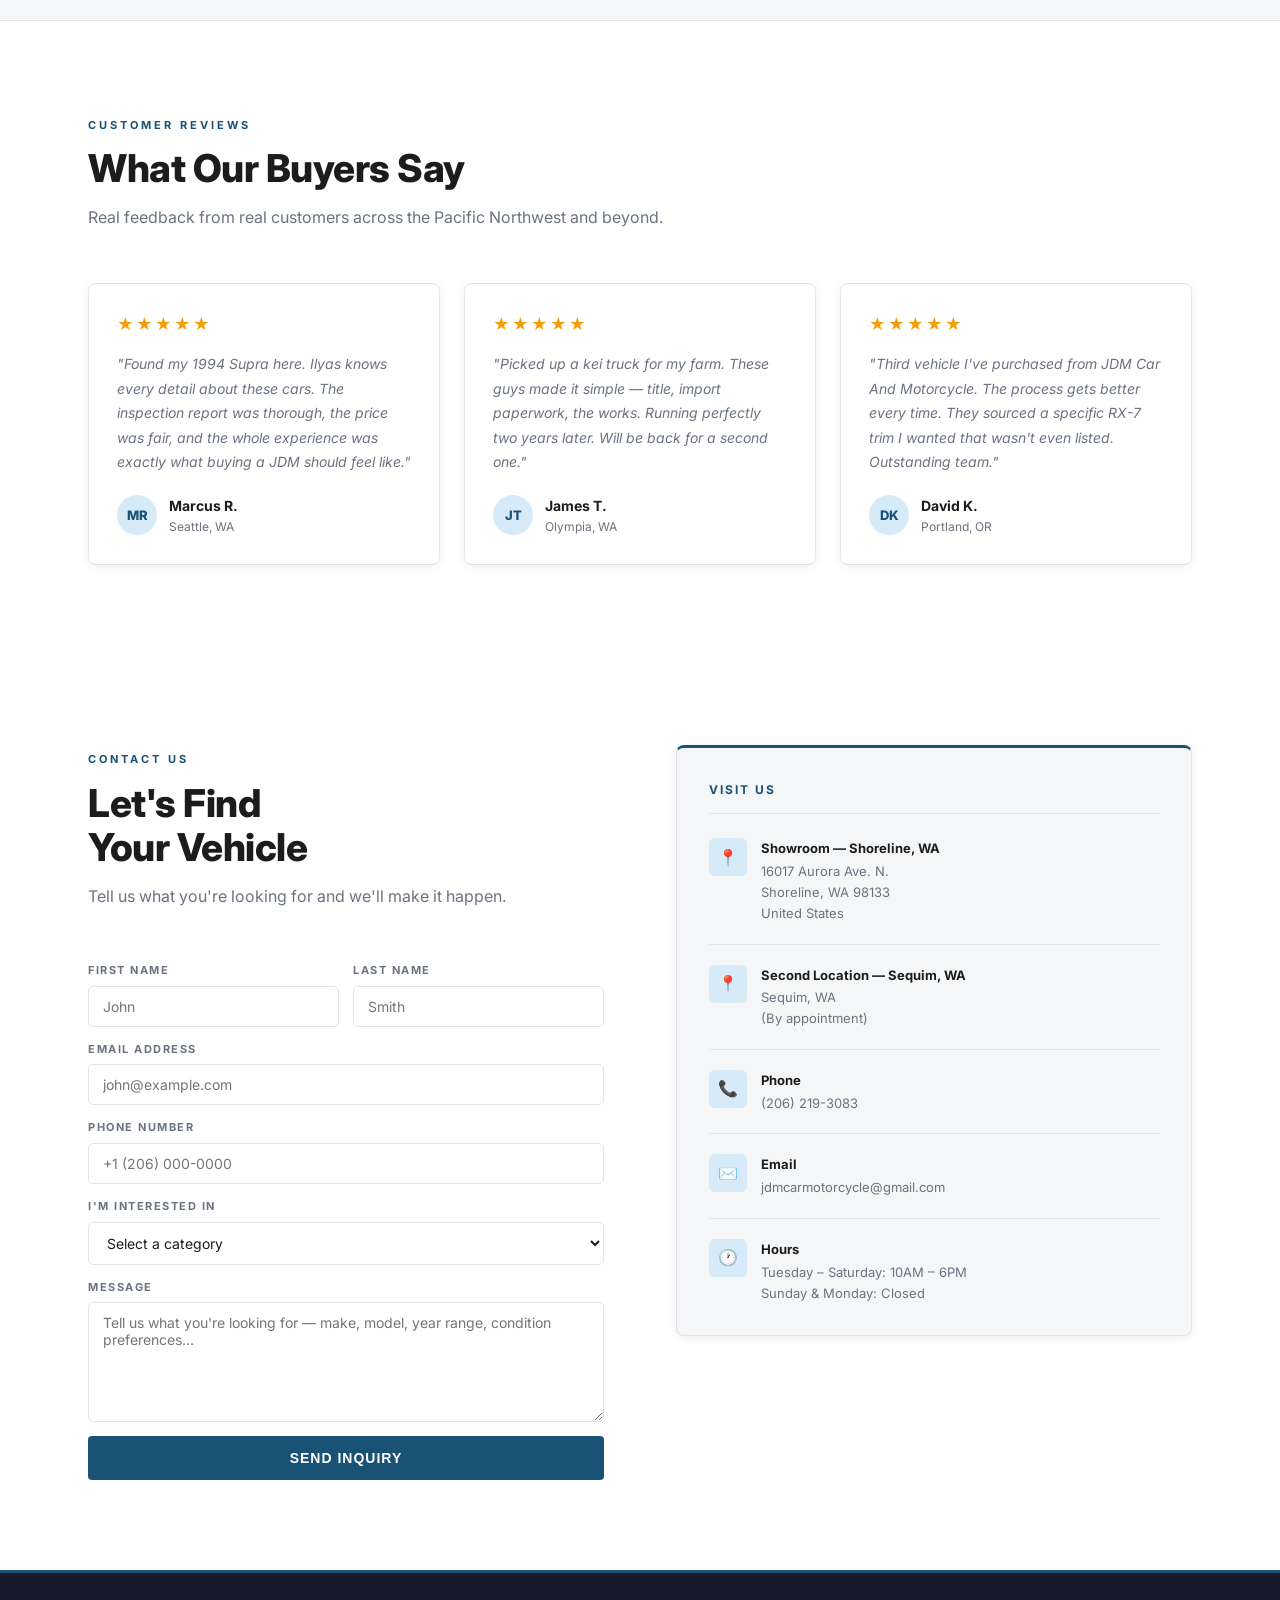
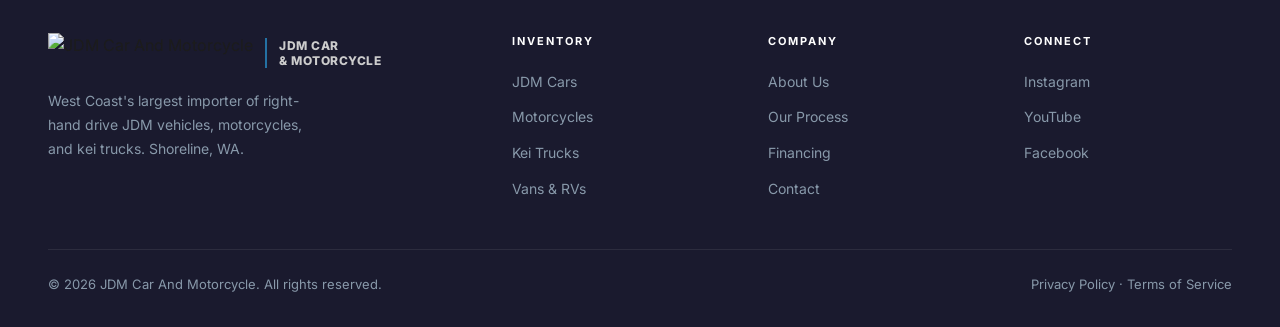
==== commit b1fac170: "Fix broken Aqua Hybrid photo with working Unsplash ID" ====
--- a/index.html
+++ b/index.html
@@ -3,8 +3,8 @@
 <head>
   <meta charset="UTF-8" />
   <meta name="viewport" content="width=device-width, initial-scale=1.0" />
-  <title>Apex Motors USA — Premium Classic & Import Vehicles</title>
-  <meta name="description" content="Hand-picked classic and import vehicles. Fully inspected, reconditioned, and ready to drive. Nationwide shipping available." />
+  <title>JDM Car And Motorcycle — Premium JDM & Classic Vehicles | Shoreline, WA</title>
+  <meta name="description" content="West Coast's largest importer of right-hand drive JDM vehicles, motorcycles, kei trucks, and more. Shoreline, WA." />
   <link rel="preconnect" href="https://fonts.googleapis.com" />
   <link href="https://fonts.googleapis.com/css2?family=Inter:wght@400;500;600;700;800;900&display=swap" rel="stylesheet" />
   <link rel="stylesheet" href="styles.css" />
@@ -13,14 +13,17 @@
 
   <!-- ===== HEADER ===== -->
   <header>
-    <a href="#" class="logo">Apex<span>Motors</span></a>
+    <a href="#" class="logo-wrap">
+      <img src="jdm-logo.jpeg" alt="JDM Car And Motorcycle" class="logo-img" />
+      <span class="logo-name">JDM Car<br/>&amp; Motorcycle</span>
+    </a>
     <nav>
       <a href="#inventory">Inventory</a>
       <a href="#why">Why Us</a>
       <a href="#testimonials">Reviews</a>
       <a href="#contact" class="nav-cta">Get in Touch</a>
     </nav>
-    <button class="menu-toggle" aria-label="Menu">
+    <button type="button" class="menu-toggle" aria-label="Menu">
       <span></span><span></span><span></span>
     </button>
   </header>
@@ -29,9 +32,9 @@
   <div class="hero">
     <div class="hero-bg"></div>
     <div class="hero-content">
-      <div class="hero-badge">Est. 2018 &nbsp;·&nbsp; Richmond, VA</div>
+      <div class="hero-badge">Est. 2016 &nbsp;·&nbsp; Shoreline, WA</div>
       <h1>Drive the<br/><em>Legendary.</em></h1>
-      <p>Hand-picked classics and imports, fully inspected and reconditioned. Every vehicle tells a story — we make sure it's one worth owning.</p>
+      <p>West Coast's largest importer of right-hand drive JDM vehicles, motorcycles, kei trucks, and classic imports. 30+ years of sourcing experience from Japan.</p>
       <div class="hero-actions">
         <a href="#inventory" class="btn-primary">Browse Inventory</a>
         <a href="#contact" class="btn-outline">Talk to an Expert</a>
@@ -42,12 +45,12 @@
           <p>Vehicles Sold</p>
         </div>
         <div class="stat-item">
-          <h3 data-target="7" data-suffix=" Yrs">0</h3>
-          <p>In Business</p>
+          <h3 data-target="30" data-suffix="+ Yrs">0</h3>
+          <p>Import Experience</p>
         </div>
         <div class="stat-item">
-          <h3 data-target="40" data-suffix="%">0</h3>
-          <p>Remote Buyers</p>
+          <h3 data-target="2" data-suffix="">0</h3>
+          <p>WA Locations</p>
         </div>
         <div class="stat-item">
           <h3 data-target="150" data-suffix="+">0</h3>
@@ -65,133 +68,134 @@
     <p class="section-sub">Every vehicle is hand-selected, mechanically inspected, and reconditioned before it reaches you.</p>
 
     <div class="inventory-filter">
-      <button class="filter-btn active" data-filter="all">All Vehicles</button>
-      <button class="filter-btn" data-filter="muscle">Muscle Cars</button>
-      <button class="filter-btn" data-filter="jdm">JDM Imports</button>
-      <button class="filter-btn" data-filter="classic">Classic</button>
+      <button type="button" class="filter-btn active" data-filter="all">All</button>
+      <button type="button" class="filter-btn" data-filter="toyota">Toyota</button>
+      <button type="button" class="filter-btn" data-filter="nissan">Nissan</button>
+      <button type="button" class="filter-btn" data-filter="honda">Honda</button>
+      <button type="button" class="filter-btn" data-filter="suzuki">Suzuki</button>
     </div>
 
     <div class="inventory-grid">
 
-      <div class="car-card" data-category="muscle">
-        <div class="car-image">
-          <img src="https://images.unsplash.com/photo-1544636331-e26879cd4d9b?w=600&q=80" alt="1969 Ford Mustang Boss 429" loading="lazy" />
+      <a href="vehicle.html" class="car-card" data-category="toyota">
+        <div class="car-image">
+          <img src="https://images.unsplash.com/photo-1541899481282-d53bffe3c35d?w=700&q=80" alt="2020 Toyota Land Cruiser" loading="lazy" />
           <span class="car-badge">Available</span>
         </div>
         <div class="car-info">
-          <div class="car-year">1969</div>
-          <div class="car-name">Ford Mustang Boss 429</div>
-          <div class="car-specs">
-            <span>429 V8</span>
-            <span>4-Speed Manual</span>
-            <span>38,400 mi</span>
-          </div>
-          <div class="car-footer">
-            <div class="car-price">$89,500</div>
-            <div class="car-link">View Details →</div>
-          </div>
-        </div>
-      </div>
-
-      <div class="car-card" data-category="jdm">
-        <div class="car-image">
-          <img src="https://images.unsplash.com/photo-1591134678821-0a70c2c18faf?w=600&q=80" alt="1994 Toyota Supra" loading="lazy" />
+          <div class="car-year">2020 · Ref RF9201</div>
+          <div class="car-name">Toyota Land Cruiser</div>
+          <div class="car-specs">
+            <span>2700cc</span>
+            <span>AT</span>
+            <span>RHD</span>
+          </div>
+          <div class="car-footer">
+            <div class="car-price">$24,500</div>
+            <div class="car-link">View Details →</div>
+          </div>
+        </div>
+      </a>
+
+      <a href="vehicle.html" class="car-card" data-category="toyota">
+        <div class="car-image">
+          <img src="https://images.unsplash.com/photo-1552519507-da3b142c6e3d?w=700&q=80" alt="2024 Toyota Crown" loading="lazy" />
+          <span class="car-badge">Available</span>
+        </div>
+        <div class="car-info">
+          <div class="car-year">2024 · Ref RF102464</div>
+          <div class="car-name">Toyota Crown</div>
+          <div class="car-specs">
+            <span>2500cc</span>
+            <span>AT</span>
+            <span>RHD</span>
+          </div>
+          <div class="car-footer">
+            <div class="car-price">$30,791</div>
+            <div class="car-link">View Details →</div>
+          </div>
+        </div>
+      </a>
+
+      <a href="vehicle.html" class="car-card" data-category="toyota">
+        <div class="car-image">
+          <img src="https://images.unsplash.com/photo-1533473359331-0135ef1b58bf?w=700&q=80" alt="2017 Toyota Hilux" loading="lazy" />
           <span class="car-badge reserved">Reserved</span>
         </div>
         <div class="car-info">
-          <div class="car-year">1994</div>
-          <div class="car-name">Toyota Supra RZ</div>
-          <div class="car-specs">
-            <span>2JZ-GTE</span>
-            <span>6-Speed Manual</span>
-            <span>61,000 mi</span>
-          </div>
-          <div class="car-footer">
-            <div class="car-price">$72,000</div>
-            <div class="car-link">View Details →</div>
-          </div>
-        </div>
-      </div>
-
-      <div class="car-card" data-category="classic">
-        <div class="car-image">
-          <img src="https://images.unsplash.com/photo-1492144534655-ae79c964c9d7?w=600&q=80" alt="1967 Chevrolet Camaro SS" loading="lazy" />
+          <div class="car-year">2017 · Ref RF8892</div>
+          <div class="car-name">Toyota Hilux</div>
+          <div class="car-specs">
+            <span>2400cc</span>
+            <span>AT</span>
+            <span>RHD</span>
+          </div>
+          <div class="car-footer">
+            <div class="car-price">$19,800</div>
+            <div class="car-link">View Details →</div>
+          </div>
+        </div>
+      </a>
+
+      <a href="vehicle.html" class="car-card" data-category="toyota">
+        <div class="car-image">
+          <img src="https://images.unsplash.com/photo-1606016159991-dfe4f2746ad5?w=700&q=80" alt="2025 Toyota Aqua Hybrid" loading="lazy" />
           <span class="car-badge">Available</span>
         </div>
         <div class="car-info">
-          <div class="car-year">1967</div>
-          <div class="car-name">Chevrolet Camaro SS</div>
-          <div class="car-specs">
-            <span>350 V8</span>
-            <span>4-Speed</span>
-            <span>42,100 mi</span>
-          </div>
-          <div class="car-footer">
-            <div class="car-price">$64,900</div>
-            <div class="car-link">View Details →</div>
-          </div>
-        </div>
-      </div>
-
-      <div class="car-card" data-category="jdm">
-        <div class="car-image">
-          <img src="https://images.unsplash.com/photo-1603386329225-868f9b1ee6c9?w=600&q=80" alt="1999 Nissan Skyline GT-R" loading="lazy" />
+          <div class="car-year">2025 · Ref RF1284087</div>
+          <div class="car-name">Toyota Aqua Hybrid</div>
+          <div class="car-specs">
+            <span>1500cc</span>
+            <span>CVT</span>
+            <span>Hybrid</span>
+          </div>
+          <div class="car-footer">
+            <div class="car-price">$7,378</div>
+            <div class="car-link">View Details →</div>
+          </div>
+        </div>
+      </a>
+
+      <a href="vehicle.html" class="car-card" data-category="nissan">
+        <div class="car-image">
+          <img src="https://images.unsplash.com/photo-1583121274602-3e2820c69888?w=700&q=80" alt="2016 Nissan X-Trail" loading="lazy" />
           <span class="car-badge">Available</span>
         </div>
         <div class="car-info">
-          <div class="car-year">1999</div>
-          <div class="car-name">Nissan Skyline GT-R V-Spec</div>
-          <div class="car-specs">
-            <span>RB26DETT</span>
-            <span>AWD</span>
-            <span>55,200 mi</span>
-          </div>
-          <div class="car-footer">
-            <div class="car-price">$96,000</div>
-            <div class="car-link">View Details →</div>
-          </div>
-        </div>
-      </div>
-
-      <div class="car-card" data-category="muscle">
-        <div class="car-image">
-          <img src="https://images.unsplash.com/photo-1568605117036-5fe5e7bab0b7?w=600&q=80" alt="1970 Dodge Challenger R/T" loading="lazy" />
-          <span class="car-badge">Available</span>
-        </div>
-        <div class="car-info">
-          <div class="car-year">1970</div>
-          <div class="car-name">Dodge Challenger R/T</div>
-          <div class="car-specs">
-            <span>440 Magnum V8</span>
-            <span>3-Speed Auto</span>
-            <span>29,700 mi</span>
-          </div>
-          <div class="car-footer">
-            <div class="car-price">$79,500</div>
-            <div class="car-link">View Details →</div>
-          </div>
-        </div>
-      </div>
-
-      <div class="car-card" data-category="classic">
-        <div class="car-image">
-          <img src="https://images.unsplash.com/photo-1553440569-bcc63803a83d?w=600&q=80" alt="1965 Ford Shelby GT350" loading="lazy" />
+          <div class="car-year">2016 · Ref RF7312</div>
+          <div class="car-name">Nissan X-Trail</div>
+          <div class="car-specs">
+            <span>2000cc</span>
+            <span>AT</span>
+            <span>RHD</span>
+          </div>
+          <div class="car-footer">
+            <div class="car-price">$9,200</div>
+            <div class="car-link">View Details →</div>
+          </div>
+        </div>
+      </a>
+
+      <a href="vehicle.html" class="car-card" data-category="toyota">
+        <div class="car-image">
+          <img src="https://images.unsplash.com/photo-1560958089-b8a1929cea89?w=700&q=80" alt="2021 Toyota Premio" loading="lazy" />
           <span class="car-badge sold">Sold</span>
         </div>
         <div class="car-info">
-          <div class="car-year">1965</div>
-          <div class="car-name">Shelby GT350</div>
-          <div class="car-specs">
-            <span>289 K-Code V8</span>
-            <span>4-Speed Manual</span>
-            <span>21,000 mi</span>
-          </div>
-          <div class="car-footer">
-            <div class="car-price">$142,000</div>
-            <div class="car-link">View Details →</div>
-          </div>
-        </div>
-      </div>
+          <div class="car-year">2021 · Ref RF102535</div>
+          <div class="car-name">Toyota Premio</div>
+          <div class="car-specs">
+            <span>1800cc</span>
+            <span>AT</span>
+            <span>RHD</span>
+          </div>
+          <div class="car-footer">
+            <div class="car-price">$17,155</div>
+            <div class="car-link">View Details →</div>
+          </div>
+        </div>
+      </a>
 
     </div>
 
@@ -202,35 +206,35 @@
 
   <!-- ===== WHY US ===== -->
   <section id="why">
-    <div class="section-label">Why Apex Motors</div>
+    <div class="section-label">Why JDM Car And Motorcycle</div>
     <h2 class="section-title">Our Standard<br/>Is Non-Negotiable</h2>
-    <p class="section-sub">We don't list vehicles we wouldn't drive ourselves. Every car goes through our full process before it's offered to you.</p>
+    <p class="section-sub">We don't list vehicles we wouldn't drive ourselves. Every vehicle goes through our full process before it's offered to you.</p>
 
     <div class="why-grid">
       <div class="why-item">
         <div class="why-icon">🔍</div>
         <h3>150-Point Inspection</h3>
-        <p>Every vehicle is evaluated by our ASE-certified technicians across 150 mechanical and cosmetic checkpoints before listing.</p>
-      </div>
-      <div class="why-item">
-        <div class="why-icon">🛠️</div>
-        <h3>Full Reconditioning</h3>
-        <p>Our 41,000 sq ft facility handles everything from engine refresh to interior detailing. What you see is what you get — fully ready.</p>
-      </div>
-      <div class="why-item">
-        <div class="why-icon">🚚</div>
-        <h3>Nationwide Delivery</h3>
-        <p>40% of our buyers never visit us in person. We ship anywhere in the continental US, fully insured and documented.</p>
+        <p>Every vehicle is evaluated by our certified technicians across 150 mechanical and cosmetic checkpoints before it hits the lot.</p>
+      </div>
+      <div class="why-item">
+        <div class="why-icon">🇯🇵</div>
+        <h3>30+ Years Importing</h3>
+        <p>Owner Ilyas has over 30 years of direct sourcing experience from Japan. We know what to look for and where to find it.</p>
       </div>
       <div class="why-item">
         <div class="why-icon">📋</div>
         <h3>Clean Title, Always</h3>
-        <p>No salvage. No flood. No rebuilt titles. Every vehicle in our inventory comes with a clean title and verified history report.</p>
+        <p>No salvage. No flood. No rebuilt titles. Every vehicle comes with a clean title and verified history report.</p>
+      </div>
+      <div class="why-item">
+        <div class="why-icon">🏍️</div>
+        <h3>Cars & Motorcycles</h3>
+        <p>From JDM sports cars to kei trucks to rare motorcycles — we cover the full spectrum of Japanese domestic market vehicles.</p>
       </div>
       <div class="why-item">
         <div class="why-icon">💬</div>
         <h3>Concierge Service</h3>
-        <p>From first inquiry to delivery, you have a dedicated specialist. We answer questions, arrange financing, and handle paperwork.</p>
+        <p>From first inquiry to keys in hand, you have a dedicated specialist. We handle questions, financing, and all paperwork.</p>
       </div>
       <div class="why-item">
         <div class="why-icon">🔄</div>
@@ -244,13 +248,13 @@
   <section id="testimonials">
     <div class="section-label">Customer Reviews</div>
     <h2 class="section-title">What Our Buyers Say</h2>
-    <p class="section-sub">Real feedback from real customers across the country.</p>
+    <p class="section-sub">Real feedback from real customers across the Pacific Northwest and beyond.</p>
 
     <div class="testimonials-grid">
 
       <div class="testimonial-card">
         <div class="stars">★★★★★</div>
-        <blockquote>"I bought my 1994 Supra completely remotely from Seattle. The video walkthrough, inspection report, and shipping were all handled perfectly. The car arrived exactly as described."</blockquote>
+        <blockquote>"Found my 1994 Supra here. Ilyas knows every detail about these cars. The inspection report was thorough, the price was fair, and the whole experience was exactly what buying a JDM should feel like."</blockquote>
         <div class="reviewer">
           <div class="avatar">MR</div>
           <div>
@@ -262,39 +266,30 @@
 
       <div class="testimonial-card">
         <div class="stars">★★★★★</div>
-        <blockquote>"Bought a '69 Mustang. These guys know their cars. The inspection report was 12 pages long and included photos of every panel gap. This is the right way to buy a classic."</blockquote>
+        <blockquote>"Picked up a kei truck for my farm. These guys made it simple — title, import paperwork, the works. Running perfectly two years later. Will be back for a second one."</blockquote>
         <div class="reviewer">
           <div class="avatar">JT</div>
           <div>
             <div class="reviewer-name">James T.</div>
-            <div class="reviewer-loc">Austin, TX</div>
+            <div class="reviewer-loc">Olympia, WA</div>
           </div>
         </div>
       </div>
 
       <div class="testimonial-card">
         <div class="stars">★★★★★</div>
-        <blockquote>"Third car I've purchased from Apex. The process gets better every time. They sourced a specific color combo I wanted that wasn't even listed. Outstanding team."</blockquote>
+        <blockquote>"Third vehicle I've purchased from JDM Car And Motorcycle. The process gets better every time. They sourced a specific RX-7 trim I wanted that wasn't even listed. Outstanding team."</blockquote>
         <div class="reviewer">
           <div class="avatar">DK</div>
           <div>
             <div class="reviewer-name">David K.</div>
-            <div class="reviewer-loc">Miami, FL</div>
+            <div class="reviewer-loc">Portland, OR</div>
           </div>
         </div>
       </div>
 
     </div>
   </section>
-
-  <!-- ===== SHIPPING BANNER ===== -->
-  <div class="shipping-banner">
-    <div class="inner">
-      <h2>We Ship <span>Anywhere</span> in the US</h2>
-      <p>Over 40% of our buyers purchase remotely. We provide detailed video walkthroughs, inspection reports, and fully insured enclosed transport to your door.</p>
-      <a href="#contact" class="btn-primary">Get a Shipping Quote</a>
-    </div>
-  </div>
 
   <!-- ===== CONTACT ===== -->
   <div id="contact">
@@ -306,69 +301,79 @@
       <form class="contact-form" onsubmit="return false;">
         <div class="form-row">
           <div class="form-group">
-            <label>First Name</label>
-            <input type="text" placeholder="John" />
+            <label for="first-name">First Name</label>
+            <input id="first-name" type="text" placeholder="John" />
           </div>
           <div class="form-group">
-            <label>Last Name</label>
-            <input type="text" placeholder="Smith" />
+            <label for="last-name">Last Name</label>
+            <input id="last-name" type="text" placeholder="Smith" />
           </div>
         </div>
         <div class="form-group">
-          <label>Email Address</label>
-          <input type="email" placeholder="john@example.com" />
+          <label for="email">Email Address</label>
+          <input id="email" type="email" placeholder="john@example.com" />
         </div>
         <div class="form-group">
-          <label>Phone Number</label>
-          <input type="tel" placeholder="+1 (800) 000-0000" />
+          <label for="phone">Phone Number</label>
+          <input id="phone" type="tel" placeholder="+1 (206) 000-0000" />
         </div>
         <div class="form-group">
-          <label>I'm Interested In</label>
-          <select>
+          <label for="category">I'm Interested In</label>
+          <select id="category" aria-label="Vehicle category">
             <option value="">Select a category</option>
-            <option>Classic American Muscle</option>
-            <option>JDM Imports</option>
-            <option>European Classic</option>
+            <option>JDM Sports Car</option>
+            <option>Motorcycle / Scooter</option>
+            <option>Kei Truck / Kei Van</option>
+            <option>Pickup Truck</option>
+            <option>Passenger Van</option>
+            <option>RV / Camper</option>
             <option>Specific vehicle (I'll describe below)</option>
           </select>
         </div>
         <div class="form-group">
-          <label>Message</label>
-          <textarea placeholder="Tell us what you're looking for — make, model, year range, condition preferences..."></textarea>
-        </div>
-        <button type="submit" class="btn-primary" style="width:100%">Send Inquiry</button>
+          <label for="message">Message</label>
+          <textarea id="message" placeholder="Tell us what you're looking for — make, model, year range, condition preferences..."></textarea>
+        </div>
+        <button type="submit" class="btn-primary btn-full">Send Inquiry</button>
       </form>
     </div>
 
     <div class="contact-info">
-      <h3>Get in Touch</h3>
+      <h3>Visit Us</h3>
 
       <div class="info-item">
         <div class="info-icon">📍</div>
         <div>
-          <h4>Showroom</h4>
-          <p>4821 West Broad Street<br/>Richmond, VA 23230</p>
+          <h4>Showroom — Shoreline, WA</h4>
+          <p>16017 Aurora Ave. N.<br/>Shoreline, WA 98133<br/>United States</p>
+        </div>
+      </div>
+      <div class="info-item">
+        <div class="info-icon">📍</div>
+        <div>
+          <h4>Second Location — Sequim, WA</h4>
+          <p>Sequim, WA<br/>(By appointment)</p>
         </div>
       </div>
       <div class="info-item">
         <div class="info-icon">📞</div>
         <div>
           <h4>Phone</h4>
-          <p>1-844-374-8536<br/>Mon–Sat, 9AM–6PM EST</p>
+          <p>(206) 219-3083</p>
         </div>
       </div>
       <div class="info-item">
         <div class="info-icon">✉️</div>
         <div>
           <h4>Email</h4>
-          <p>sales@apexmotorsusa.com</p>
+          <p>jdmcarmotorcycle@gmail.com</p>
         </div>
       </div>
       <div class="info-item">
         <div class="info-icon">🕐</div>
         <div>
           <h4>Hours</h4>
-          <p>Monday – Saturday: 9AM – 6PM<br/>Sunday: By Appointment</p>
+          <p>Tuesday – Saturday: 10AM – 6PM<br/>Sunday & Monday: Closed</p>
         </div>
       </div>
     </div>
@@ -378,16 +383,19 @@
   <footer>
     <div class="footer-inner">
       <div class="footer-brand">
-        <div class="logo">Apex<span style="color:var(--green)">Motors</span></div>
-        <p>Premium classic and import vehicles. Hand-picked, fully inspected, and ready to drive. Richmond, VA.</p>
+        <a href="#" class="logo-wrap">
+          <img src="jdm-logo.jpeg" alt="JDM Car And Motorcycle" class="logo-img" />
+          <span class="logo-name">JDM Car<br/>&amp; Motorcycle</span>
+        </a>
+        <p>West Coast's largest importer of right-hand drive JDM vehicles, motorcycles, and kei trucks. Shoreline, WA.</p>
       </div>
       <div class="footer-col">
         <h4>Inventory</h4>
         <ul>
-          <li><a href="#">Muscle Cars</a></li>
-          <li><a href="#">JDM Imports</a></li>
-          <li><a href="#">Classic Cars</a></li>
-          <li><a href="#">European</a></li>
+          <li><a href="#">JDM Cars</a></li>
+          <li><a href="#">Motorcycles</a></li>
+          <li><a href="#">Kei Trucks</a></li>
+          <li><a href="#">Vans &amp; RVs</a></li>
         </ul>
       </div>
       <div class="footer-col">
@@ -396,21 +404,20 @@
           <li><a href="#">About Us</a></li>
           <li><a href="#">Our Process</a></li>
           <li><a href="#">Financing</a></li>
-          <li><a href="#">Shipping</a></li>
+          <li><a href="#">Contact</a></li>
         </ul>
       </div>
       <div class="footer-col">
         <h4>Connect</h4>
         <ul>
-          <li><a href="#">Instagram</a></li>
-          <li><a href="#">YouTube</a></li>
-          <li><a href="#">Facebook</a></li>
-          <li><a href="#">Newsletter</a></li>
+          <li><a href="https://www.instagram.com/jdmcarandmotorcycle/" target="_blank" rel="noopener">Instagram</a></li>
+          <li><a href="https://www.youtube.com/@jdmcarandmotorcycle" target="_blank" rel="noopener">YouTube</a></li>
+          <li><a href="https://www.facebook.com/jdmcarandmotorcycle/" target="_blank" rel="noopener">Facebook</a></li>
         </ul>
       </div>
     </div>
     <div class="footer-bottom">
-      <span>© 2026 Apex Motors USA. All rights reserved.</span>
+      <span>© 2026 JDM Car And Motorcycle. All rights reserved.</span>
       <span>Privacy Policy · Terms of Service</span>
     </div>
   </footer>
--- a/styles.css
+++ b/styles.css
@@ -1,19 +1,28 @@
-/* ===== THEME ===== */
+/* ===== THEME — Light / Professional (japaneseclassics.com style) ===== */
 :root {
-  --bg: #0d0d0d;
-  --surface: #161616;
-  --card: #1e1e1e;
-  --border: #2c2c2c;
-  --green: #7cfc00;
-  --green-dim: #5db800;
-  --green-glow: rgba(124, 252, 0, 0.15);
-  --text: #f0f0f0;
-  --muted: #888;
+  --bg: #ffffff;
+  --surface: #f5f6f7;
+  --card: #ffffff;
+  --border: #e2e4e7;
+  --shadow: 0 2px 10px rgba(0,0,0,0.07);
+  --shadow-hover: 0 8px 28px rgba(0,0,0,0.13);
+  --blue: #1a5276;
+  --blue-mid: #2471a3;
+  --blue-light: #d6eaf8;
+  --blue-glow: rgba(26, 82, 118, 0.08);
+  --text: #1c1c1c;
+  --muted: #6b7280;
+  --light: #f0f4f8;
   --white: #ffffff;
+  --green: #1a7a3c;
+  --green-bg: #e8f5ee;
+  --orange: #c05200;
+  --orange-bg: #fff3e0;
+  --red-bg: #fce8e8;
+  --red: #b71c1c;
 }
 
 * { margin: 0; padding: 0; box-sizing: border-box; }
-
 html { scroll-behavior: smooth; }
 
 body {
@@ -25,7 +34,6 @@
 }
 
 a { text-decoration: none; color: inherit; }
-
 img { display: block; width: 100%; }
 
 /* ===== HEADER ===== */
@@ -33,51 +41,70 @@
   position: fixed;
   top: 0; left: 0; right: 0;
   z-index: 100;
-  background: rgba(13, 13, 13, 0.92);
-  backdrop-filter: blur(12px);
+  background: #fff;
   border-bottom: 1px solid var(--border);
   padding: 0 48px;
   height: 72px;
   display: flex;
   align-items: center;
   justify-content: space-between;
-}
-
-.logo {
-  font-size: 22px;
+  box-shadow: 0 1px 4px rgba(0,0,0,0.06);
+}
+
+.logo-wrap {
+  display: flex;
+  align-items: center;
+  gap: 12px;
+  text-decoration: none;
+}
+
+.logo-img {
+  height: 44px;
+  width: auto;
+  object-fit: contain;
+  flex-shrink: 0;
+}
+
+.logo-name {
+  font-size: 13px;
   font-weight: 800;
-  letter-spacing: 2px;
-  text-transform: uppercase;
-}
-
-.logo span { color: var(--green); }
-
-nav { display: flex; align-items: center; gap: 40px; }
+  line-height: 1.25;
+  letter-spacing: 0.5px;
+  text-transform: uppercase;
+  color: var(--text);
+  border-left: 2px solid var(--blue);
+  padding-left: 12px;
+}
+
+.footer-brand .logo-img { height: 40px; }
+.footer-brand .logo-name { font-size: 12px; color: #ccc; border-color: var(--blue-mid); }
+
+nav { display: flex; align-items: center; gap: 36px; }
 
 nav a {
   font-size: 13px;
-  font-weight: 500;
-  letter-spacing: 1px;
+  font-weight: 600;
+  letter-spacing: 0.5px;
   text-transform: uppercase;
   color: var(--muted);
   transition: color 0.2s;
 }
 
-nav a:hover { color: var(--green); }
+nav a:hover { color: var(--blue); }
 
 .nav-cta {
-  background: var(--green);
-  color: #000 !important;
+  background: var(--blue);
+  color: #fff !important;
   padding: 10px 22px;
   border-radius: 4px;
   font-weight: 700 !important;
-  letter-spacing: 1px;
   transition: background 0.2s, transform 0.1s !important;
 }
 
 .nav-cta:hover {
-  background: var(--green-dim) !important;
+  background: var(--blue-mid) !important;
   transform: translateY(-1px);
+  color: #fff !important;
 }
 
 .menu-toggle { display: none; cursor: pointer; flex-direction: column; gap: 5px; }
@@ -97,8 +124,8 @@
   position: absolute;
   inset: 0;
   background:
-    linear-gradient(135deg, rgba(13,13,13,0.92) 40%, rgba(13,13,13,0.6) 100%),
-    url('https://images.unsplash.com/photo-1544636331-e26879cd4d9b?w=1800&q=80') center/cover no-repeat;
+    linear-gradient(90deg, rgba(255,255,255,0.97) 45%, rgba(255,255,255,0.3) 100%),
+    url('https://picsum.photos/seed/jdmhero/1800/1000') center/cover no-repeat;
 }
 
 .hero-content {
@@ -109,58 +136,64 @@
 }
 
 .hero-badge {
-  display: inline-block;
-  border: 1px solid var(--green);
-  color: var(--green);
+  display: inline-flex;
+  align-items: center;
+  gap: 8px;
+  background: var(--blue-light);
+  color: var(--blue);
   font-size: 11px;
   font-weight: 700;
-  letter-spacing: 3px;
+  letter-spacing: 2px;
   text-transform: uppercase;
   padding: 6px 16px;
   border-radius: 2px;
-  margin-bottom: 28px;
+  margin-bottom: 24px;
 }
 
 .hero h1 {
-  font-size: clamp(42px, 6vw, 88px);
+  font-size: clamp(40px, 5.5vw, 80px);
   font-weight: 900;
   line-height: 1.0;
-  letter-spacing: -1px;
-  text-transform: uppercase;
-  margin-bottom: 24px;
+  letter-spacing: -1.5px;
+  text-transform: uppercase;
+  color: var(--text);
+  margin-bottom: 20px;
 }
 
 .hero h1 em {
-  color: var(--green);
+  color: var(--blue);
   font-style: normal;
 }
 
 .hero p {
-  font-size: 18px;
-  color: var(--muted);
-  max-width: 520px;
-  margin-bottom: 40px;
-}
-
-.hero-actions { display: flex; gap: 16px; flex-wrap: wrap; }
+  font-size: 17px;
+  color: var(--muted);
+  max-width: 480px;
+  margin-bottom: 36px;
+  line-height: 1.7;
+}
+
+.hero-actions { display: flex; gap: 14px; flex-wrap: wrap; }
 
 .btn-primary {
-  background: var(--green);
-  color: #000;
+  background: var(--blue);
+  color: #fff;
   padding: 14px 32px;
   font-size: 14px;
   font-weight: 700;
-  letter-spacing: 1.5px;
+  letter-spacing: 1px;
   text-transform: uppercase;
   border-radius: 4px;
   border: none;
   cursor: pointer;
   transition: background 0.2s, transform 0.15s;
+  display: inline-block;
 }
 
 .btn-primary:hover {
-  background: var(--green-dim);
+  background: var(--blue-mid);
   transform: translateY(-2px);
+  color: #fff;
 }
 
 .btn-outline {
@@ -169,40 +202,54 @@
   padding: 14px 32px;
   font-size: 14px;
   font-weight: 600;
-  letter-spacing: 1px;
-  text-transform: uppercase;
-  border: 1px solid var(--border);
+  letter-spacing: 0.5px;
+  text-transform: uppercase;
+  border: 1.5px solid var(--border);
   border-radius: 4px;
   cursor: pointer;
   transition: border-color 0.2s, color 0.2s, transform 0.15s;
+  display: inline-block;
 }
 
 .btn-outline:hover {
-  border-color: var(--green);
-  color: var(--green);
+  border-color: var(--blue);
+  color: var(--blue);
   transform: translateY(-2px);
 }
 
+/* Stats bar */
 .hero-stats {
-  display: flex;
-  gap: 48px;
-  margin-top: 64px;
+  display: inline-flex;
+  margin-top: 56px;
+  border: 1px solid var(--border);
+  border-top: 3px solid var(--blue);
+  border-radius: 6px;
+  background: #fff;
+  box-shadow: var(--shadow);
+  overflow: hidden;
   flex-wrap: wrap;
 }
 
+.stat-item {
+  padding: 18px 32px;
+  border-right: 1px solid var(--border);
+}
+
+.stat-item:last-child { border-right: none; }
+
 .stat-item h3 {
-  font-size: 36px;
+  font-size: 32px;
   font-weight: 900;
-  color: var(--green);
+  color: var(--blue);
   line-height: 1;
 }
 
 .stat-item p {
-  font-size: 12px;
+  font-size: 11px;
   color: var(--muted);
   letter-spacing: 1px;
   text-transform: uppercase;
-  margin: 0;
+  margin: 4px 0 0;
 }
 
 .hero-scroll {
@@ -223,101 +270,108 @@
   display: block;
   width: 40px;
   height: 1px;
-  background: var(--green);
+  background: var(--blue);
 }
 
 /* ===== SECTIONS ===== */
 section {
-  padding: 100px 48px;
+  position: relative;
+  padding: 90px 48px;
   max-width: 1200px;
   margin: 0 auto;
 }
 
 .section-label {
+  display: inline-block;
   font-size: 11px;
   font-weight: 700;
   letter-spacing: 3px;
   text-transform: uppercase;
-  color: var(--green);
+  color: var(--blue);
   margin-bottom: 12px;
 }
 
 .section-title {
-  font-size: clamp(28px, 3.5vw, 48px);
+  font-size: clamp(26px, 3vw, 42px);
   font-weight: 800;
-  text-transform: uppercase;
   letter-spacing: -0.5px;
-  line-height: 1.1;
-  margin-bottom: 16px;
+  line-height: 1.15;
+  margin-bottom: 14px;
+  color: var(--text);
 }
 
 .section-sub {
   font-size: 16px;
   color: var(--muted);
-  max-width: 600px;
-  margin-bottom: 60px;
+  max-width: 580px;
+  margin-bottom: 52px;
+  line-height: 1.7;
 }
 
 /* ===== INVENTORY ===== */
-#inventory { padding-top: 120px; }
+#inventory { padding-top: 100px; }
 
 .inventory-filter {
   display: flex;
-  gap: 12px;
-  margin-bottom: 40px;
+  gap: 8px;
+  margin-bottom: 36px;
   flex-wrap: wrap;
+  padding-bottom: 20px;
+  border-bottom: 1px solid var(--border);
 }
 
 .filter-btn {
   padding: 8px 20px;
-  background: var(--surface);
-  border: 1px solid var(--border);
+  background: #fff;
+  border: 1.5px solid var(--border);
   border-radius: 30px;
   font-size: 12px;
   font-weight: 600;
-  letter-spacing: 1px;
+  letter-spacing: 0.5px;
   text-transform: uppercase;
   color: var(--muted);
   cursor: pointer;
   transition: all 0.2s;
 }
 
-.filter-btn:hover,
+.filter-btn:hover { border-color: var(--blue); color: var(--blue); }
+
 .filter-btn.active {
-  border-color: var(--green);
-  color: var(--green);
-  background: var(--green-glow);
+  background: var(--blue);
+  border-color: var(--blue);
+  color: #fff;
 }
 
 .inventory-grid {
   display: grid;
   grid-template-columns: repeat(3, 1fr);
-  gap: 24px;
-}
-
+  gap: 28px;
+}
+
+/* Car card — clean white card with shadow */
 .car-card {
-  background: var(--card);
+  background: #fff;
   border: 1px solid var(--border);
   border-radius: 8px;
   overflow: hidden;
-  transition: border-color 0.25s, transform 0.25s;
+  transition: box-shadow 0.25s, transform 0.25s;
   cursor: pointer;
+  display: block;
+  color: var(--text);
 }
 
 .car-card:hover {
-  border-color: var(--green);
+  box-shadow: var(--shadow-hover);
   transform: translateY(-4px);
 }
 
-.car-card:hover .car-image img {
-  transform: scale(1.04);
-}
+.car-card:hover .car-image img { transform: scale(1.04); }
 
 .car-image {
   position: relative;
   height: 220px;
   overflow: hidden;
-  background: #111;
+  background: var(--surface);
 }
 
 .car-image img {
@@ -329,52 +383,59 @@
 
 .car-badge {
   position: absolute;
-  top: 12px;
-  left: 12px;
-  background: var(--green);
-  color: #000;
+  top: 12px; left: 12px;
   font-size: 10px;
   font-weight: 800;
-  letter-spacing: 1.5px;
+  letter-spacing: 1px;
   text-transform: uppercase;
   padding: 4px 10px;
-  border-radius: 2px;
-}
-
-.car-badge.sold { background: #666; color: #fff; }
-.car-badge.reserved { background: #ff9500; color: #000; }
-
-.car-info { padding: 20px; }
+  border-radius: 3px;
+  background: var(--green-bg);
+  color: var(--green);
+  border: 1px solid rgba(26,122,60,0.2);
+}
+
+.car-badge.sold {
+  background: var(--red-bg);
+  color: var(--red);
+  border-color: rgba(183,28,28,0.2);
+}
+
+.car-badge.reserved {
+  background: var(--orange-bg);
+  color: var(--orange);
+  border-color: rgba(192,82,0,0.2);
+}
+
+.car-info { padding: 18px 20px 20px; }
 
 .car-year {
   font-size: 11px;
-  color: var(--green);
+  color: var(--blue);
   font-weight: 700;
   letter-spacing: 2px;
   text-transform: uppercase;
 }
 
 .car-name {
-  font-size: 18px;
+  font-size: 17px;
   font-weight: 800;
   letter-spacing: -0.3px;
   margin: 4px 0 8px;
+  color: var(--text);
 }
 
 .car-specs {
   display: flex;
-  gap: 16px;
+  gap: 12px;
   font-size: 12px;
   color: var(--muted);
   margin-bottom: 16px;
-}
-
-.car-specs span::before {
-  content: '•';
-  margin-right: 4px;
-  color: var(--green);
-}
-
+  flex-wrap: wrap;
+}
+
+.car-specs span { display: flex; align-items: center; gap: 4px; }
+.car-specs span::before { content: '·'; color: var(--blue); font-weight: 900; }
 .car-specs span:first-child::before { display: none; }
 
 .car-footer {
@@ -386,65 +447,94 @@
 }
 
 .car-price {
-  font-size: 22px;
+  font-size: 20px;
   font-weight: 900;
-  color: var(--green);
+  color: var(--text);
 }
 
 .car-link {
   font-size: 12px;
   font-weight: 700;
-  letter-spacing: 1px;
-  text-transform: uppercase;
-  color: var(--muted);
+  letter-spacing: 0.5px;
+  text-transform: uppercase;
+  color: var(--blue);
   transition: color 0.2s;
 }
 
-.car-card:hover .car-link { color: var(--green); }
-
-.inventory-more {
-  text-align: center;
-  margin-top: 48px;
-}
-
-/* ===== WHY US ===== */
+.btn-full { width: 100%; text-align: center; }
+
+.inventory-more { text-align: center; margin-top: 48px; }
+
+/* ===== WHY US — grey band ===== */
 #why {
+  padding-top: 90px;
+  padding-bottom: 90px;
+}
+
+#why::before {
+  content: '';
+  position: absolute;
+  top: 0; bottom: 0;
+  left: 50%;
+  transform: translateX(-50%);
+  width: 100vw;
+  background: var(--surface);
   border-top: 1px solid var(--border);
   border-bottom: 1px solid var(--border);
+  z-index: -1;
 }
 
 .why-grid {
   display: grid;
   grid-template-columns: repeat(3, 1fr);
-  gap: 48px;
-}
-
-.why-item { position: relative; }
+  gap: 24px;
+}
+
+.why-item {
+  background: #fff;
+  border: 1px solid var(--border);
+  border-top: 3px solid var(--blue);
+  border-radius: 8px;
+  padding: 28px 24px;
+  box-shadow: var(--shadow);
+  transition: box-shadow 0.2s, transform 0.2s;
+}
+
+.why-item:hover {
+  box-shadow: var(--shadow-hover);
+  transform: translateY(-3px);
+}
 
 .why-icon {
-  width: 52px;
-  height: 52px;
-  background: var(--green-glow);
-  border: 1px solid var(--green);
-  border-radius: 6px;
+  width: 50px;
+  height: 50px;
+  background: var(--blue-light);
+  border: none;
+  border-radius: 8px;
   display: flex;
   align-items: center;
   justify-content: center;
-  font-size: 24px;
-  margin-bottom: 20px;
+  font-size: 22px;
+  margin-bottom: 18px;
 }
 
 .why-item h3 {
-  font-size: 18px;
+  font-size: 15px;
   font-weight: 800;
   text-transform: uppercase;
-  letter-spacing: 0.5px;
-  margin-bottom: 12px;
-}
-
-.why-item p { font-size: 15px; color: var(--muted); }
+  letter-spacing: 0.3px;
+  margin-bottom: 10px;
+  color: var(--text);
+}
+
+.why-item p { font-size: 14px; color: var(--muted); line-height: 1.7; }
 
 /* ===== TESTIMONIALS ===== */
+#testimonials {
+  padding-top: 90px;
+  padding-bottom: 90px;
+}
+
 .testimonials-grid {
   display: grid;
   grid-template-columns: repeat(3, 1fr);
@@ -452,90 +542,66 @@
 }
 
 .testimonial-card {
-  background: var(--card);
+  background: #fff;
   border: 1px solid var(--border);
   border-radius: 8px;
   padding: 28px;
-  transition: border-color 0.2s;
-}
-
-.testimonial-card:hover { border-color: var(--green); }
+  box-shadow: var(--shadow);
+  transition: box-shadow 0.2s, transform 0.2s;
+}
+
+.testimonial-card:hover {
+  box-shadow: var(--shadow-hover);
+  transform: translateY(-3px);
+}
 
 .stars {
-  color: var(--green);
+  color: #f59e0b;
   font-size: 16px;
-  margin-bottom: 16px;
-  letter-spacing: 3px;
+  margin-bottom: 14px;
+  letter-spacing: 2px;
 }
 
 .testimonial-card blockquote {
-  font-size: 15px;
-  color: var(--muted);
-  line-height: 1.7;
+  font-size: 14px;
+  color: var(--muted);
+  line-height: 1.75;
   font-style: italic;
   margin-bottom: 20px;
 }
 
-.reviewer {
-  display: flex;
-  align-items: center;
-  gap: 12px;
-}
+.reviewer { display: flex; align-items: center; gap: 12px; }
 
 .avatar {
   width: 40px;
   height: 40px;
   border-radius: 50%;
-  background: var(--green-glow);
-  border: 1px solid var(--green);
+  background: var(--blue-light);
   display: flex;
   align-items: center;
   justify-content: center;
   font-weight: 800;
-  font-size: 14px;
-  color: var(--green);
-}
-
-.reviewer-name { font-weight: 700; font-size: 14px; }
+  font-size: 13px;
+  color: var(--blue);
+  flex-shrink: 0;
+}
+
+.reviewer-name { font-weight: 700; font-size: 14px; color: var(--text); }
 .reviewer-loc { font-size: 12px; color: var(--muted); }
-
-/* ===== SHIPPING BANNER ===== */
-.shipping-banner {
-  background: var(--surface);
-  border-top: 1px solid var(--border);
-  border-bottom: 1px solid var(--border);
-  padding: 80px 48px;
-  text-align: center;
-}
-
-.shipping-banner .inner { max-width: 700px; margin: 0 auto; }
-
-.shipping-banner h2 {
-  font-size: clamp(24px, 3vw, 40px);
-  font-weight: 900;
-  text-transform: uppercase;
-  margin-bottom: 16px;
-}
-
-.shipping-banner h2 span { color: var(--green); }
-
-.shipping-banner p { color: var(--muted); font-size: 16px; margin-bottom: 32px; }
 
 /* ===== CONTACT ===== */
 #contact {
   display: grid;
   grid-template-columns: 1fr 1fr;
-  gap: 80px;
+  gap: 72px;
   align-items: start;
   max-width: 1200px;
   margin: 0 auto;
-  padding: 100px 48px;
-}
-
-.contact-form { display: flex; flex-direction: column; gap: 16px; }
-
-.form-row { display: grid; grid-template-columns: 1fr 1fr; gap: 16px; }
-
+  padding: 90px 48px;
+}
+
+.contact-form { display: flex; flex-direction: column; gap: 14px; }
+.form-row { display: grid; grid-template-columns: 1fr 1fr; gap: 14px; }
 .form-group { display: flex; flex-direction: column; gap: 6px; }
 
 .form-group label {
@@ -549,65 +615,78 @@
 .form-group input,
 .form-group select,
 .form-group textarea {
-  background: var(--surface);
-  border: 1px solid var(--border);
-  border-radius: 4px;
-  padding: 12px 16px;
+  background: #fff;
+  border: 1.5px solid var(--border);
+  border-radius: 5px;
+  padding: 11px 14px;
   font-size: 14px;
   color: var(--text);
   font-family: inherit;
   outline: none;
-  transition: border-color 0.2s;
+  transition: border-color 0.2s, box-shadow 0.2s;
 }
 
 .form-group input:focus,
 .form-group select:focus,
 .form-group textarea:focus {
-  border-color: var(--green);
+  border-color: var(--blue);
+  box-shadow: 0 0 0 3px var(--blue-glow);
 }
 
 .form-group textarea { resize: vertical; min-height: 120px; }
-
-.form-group select option { background: var(--surface); }
-
-.contact-info { padding-top: 8px; }
+.form-group select option { background: #fff; }
+
+/* Contact info panel */
+.contact-info {
+  padding: 32px;
+  border: 1px solid var(--border);
+  border-top: 3px solid var(--blue);
+  border-radius: 8px;
+  background: var(--surface);
+  box-shadow: var(--shadow);
+}
 
 .contact-info h3 {
-  font-size: 14px;
+  font-size: 12px;
   font-weight: 700;
-  letter-spacing: 1px;
-  text-transform: uppercase;
-  color: var(--muted);
+  letter-spacing: 2px;
+  text-transform: uppercase;
+  color: var(--blue);
   margin-bottom: 24px;
+  padding-bottom: 14px;
+  border-bottom: 1px solid var(--border);
 }
 
 .info-item {
   display: flex;
-  gap: 16px;
+  gap: 14px;
   align-items: flex-start;
-  margin-bottom: 28px;
-}
+  margin-bottom: 20px;
+  padding-bottom: 20px;
+  border-bottom: 1px solid var(--border);
+}
+
+.info-item:last-child { border-bottom: none; margin-bottom: 0; padding-bottom: 0; }
 
 .info-icon {
-  width: 40px;
-  height: 40px;
-  background: var(--green-glow);
-  border: 1px solid var(--green);
-  border-radius: 4px;
+  width: 38px;
+  height: 38px;
+  background: var(--blue-light);
+  border-radius: 6px;
   display: flex;
   align-items: center;
   justify-content: center;
-  font-size: 18px;
+  font-size: 16px;
   flex-shrink: 0;
 }
 
-.info-item h4 { font-size: 14px; font-weight: 700; margin-bottom: 2px; }
-.info-item p { font-size: 13px; color: var(--muted); }
+.info-item h4 { font-size: 13px; font-weight: 700; margin-bottom: 2px; color: var(--text); }
+.info-item p { font-size: 13px; color: var(--muted); line-height: 1.6; }
 
 /* ===== FOOTER ===== */
 footer {
-  background: var(--surface);
-  border-top: 1px solid var(--border);
+  background: #1a1a2e;
+  border-top: 3px solid var(--blue);
   padding: 60px 48px 32px;
 }
 
@@ -620,37 +699,37 @@
   margin-bottom: 48px;
 }
 
-.footer-brand p { font-size: 14px; color: var(--muted); margin-top: 16px; max-width: 260px; }
+.footer-brand p { font-size: 14px; color: #8899aa; margin-top: 16px; max-width: 260px; line-height: 1.7; }
 
 .footer-col h4 {
   font-size: 11px;
   font-weight: 700;
   letter-spacing: 2px;
   text-transform: uppercase;
-  color: var(--green);
-  margin-bottom: 20px;
+  color: #fff;
+  margin-bottom: 18px;
 }
 
 .footer-col ul { list-style: none; display: flex; flex-direction: column; gap: 10px; }
 
 .footer-col ul li a {
   font-size: 14px;
-  color: var(--muted);
+  color: #8899aa;
   transition: color 0.2s;
 }
 
-.footer-col ul li a:hover { color: var(--text); }
+.footer-col ul li a:hover { color: #fff; }
 
 .footer-bottom {
   max-width: 1200px;
   margin: 0 auto;
-  border-top: 1px solid var(--border);
+  border-top: 1px solid rgba(255,255,255,0.08);
   padding-top: 24px;
   display: flex;
   justify-content: space-between;
   align-items: center;
   font-size: 13px;
-  color: var(--muted);
+  color: #8899aa;
 }
 
 /* ===== RESPONSIVE ===== */
@@ -661,21 +740,25 @@
 }
 
 @media (max-width: 768px) {
-  header { padding: 0 24px; }
+  header { padding: 0 20px; }
   nav { display: none; }
-  nav.open { display: flex; flex-direction: column; position: fixed; inset: 72px 0 0; background: var(--bg); padding: 32px 24px; gap: 24px; z-index: 99; }
+  nav.open { display: flex; flex-direction: column; position: fixed; inset: 72px 0 0; background: #fff; padding: 32px 24px; gap: 24px; z-index: 99; border-top: 1px solid var(--border); }
   .menu-toggle { display: flex; }
 
-  .hero-content { padding: 60px 24px; }
-  section { padding: 60px 24px; }
-  #contact { grid-template-columns: 1fr; padding: 60px 24px; }
+  .hero-content { padding: 60px 20px; }
+  .hero-bg { background: linear-gradient(180deg, rgba(255,255,255,0.98) 60%, rgba(255,255,255,0.8) 100%), url('https://picsum.photos/seed/jdmhero/800/600') center/cover no-repeat; }
+  .hero-stats { display: grid; grid-template-columns: 1fr 1fr; }
+  .stat-item { border-right: none; border-bottom: 1px solid var(--border); }
+  .stat-item:nth-child(odd) { border-right: 1px solid var(--border); }
+  .stat-item:nth-last-child(-n+2) { border-bottom: none; }
+
+  section { padding: 60px 20px; }
+  #contact { grid-template-columns: 1fr; padding: 60px 20px; }
   .inventory-grid { grid-template-columns: 1fr; }
   .why-grid { grid-template-columns: 1fr; }
   .testimonials-grid { grid-template-columns: 1fr; }
   .form-row { grid-template-columns: 1fr; }
-  .footer-inner { grid-template-columns: 1fr; padding: 40px 24px; }
-  footer { padding: 40px 24px 24px; }
+  .footer-inner { grid-template-columns: 1fr; }
+  footer { padding: 40px 20px 24px; }
   .footer-bottom { flex-direction: column; gap: 8px; text-align: center; }
-  .hero-stats { gap: 28px; }
-  .shipping-banner { padding: 60px 24px; }
-}
+}
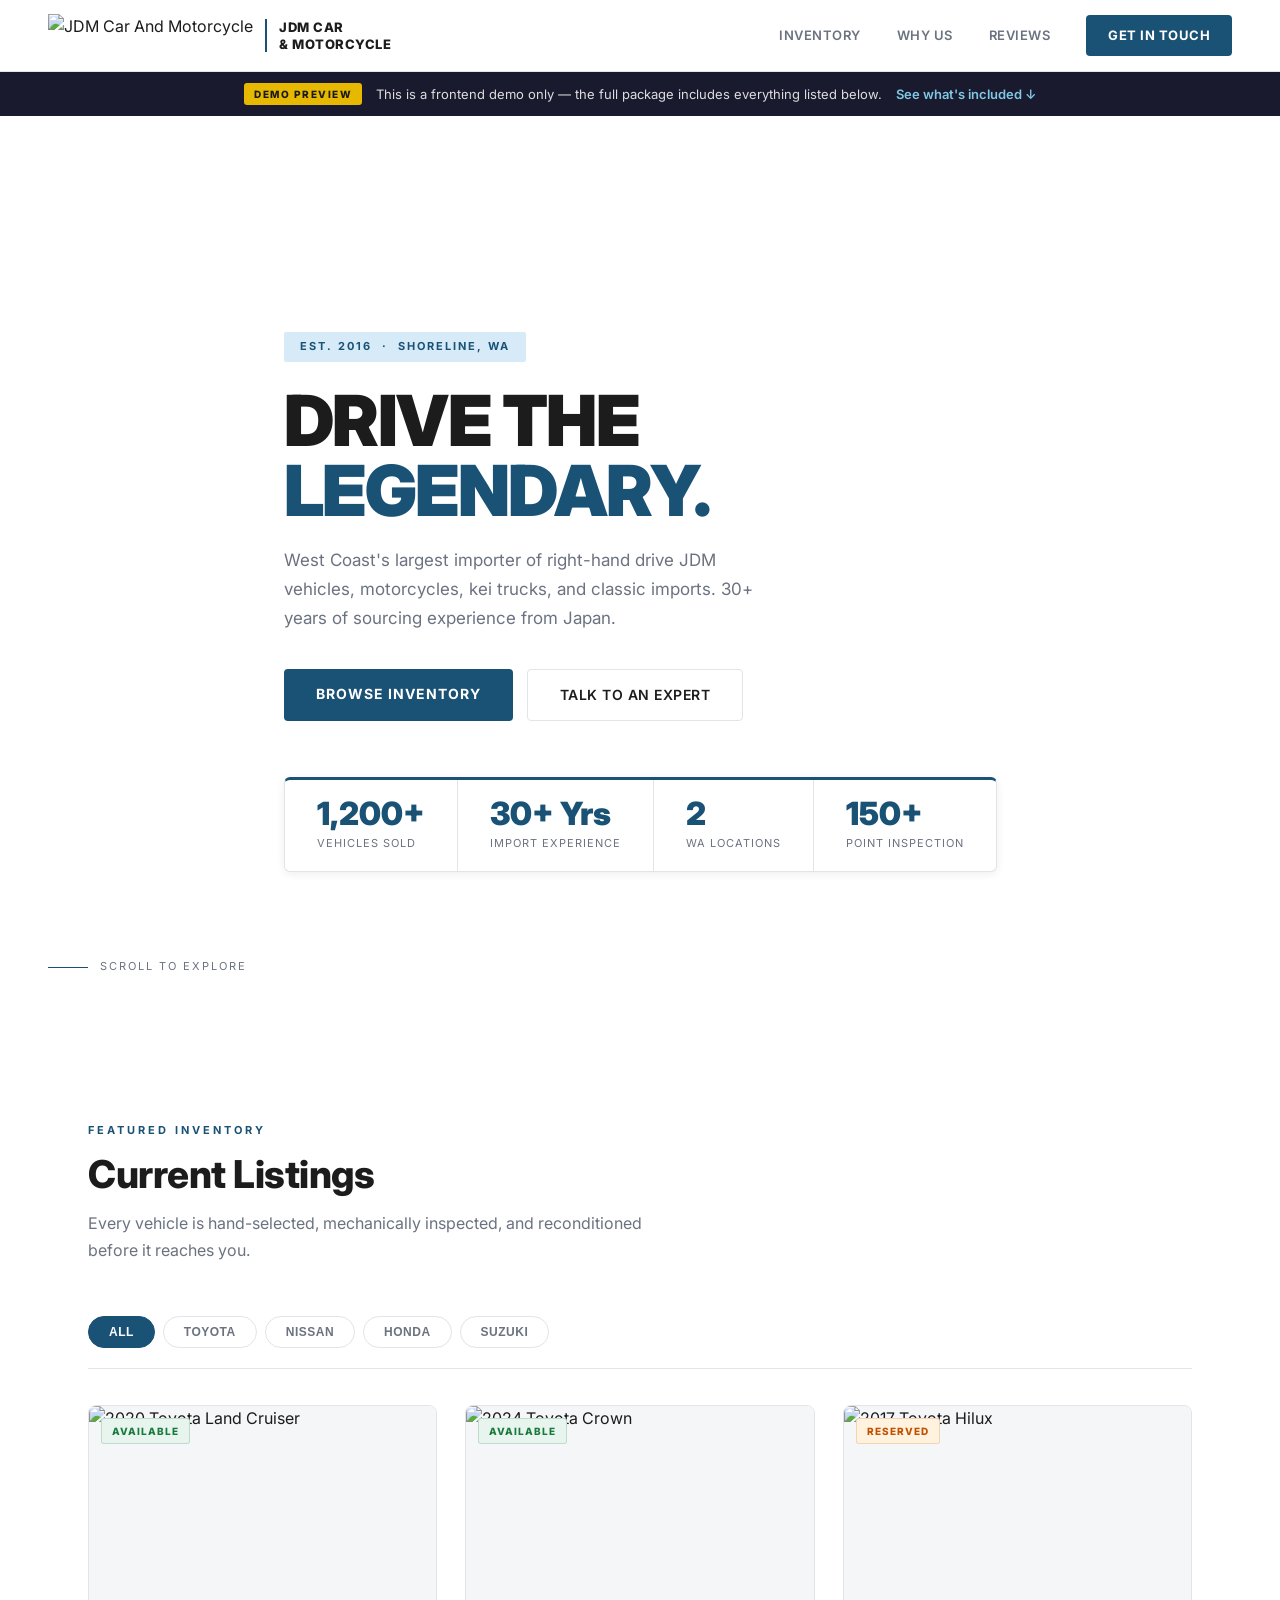
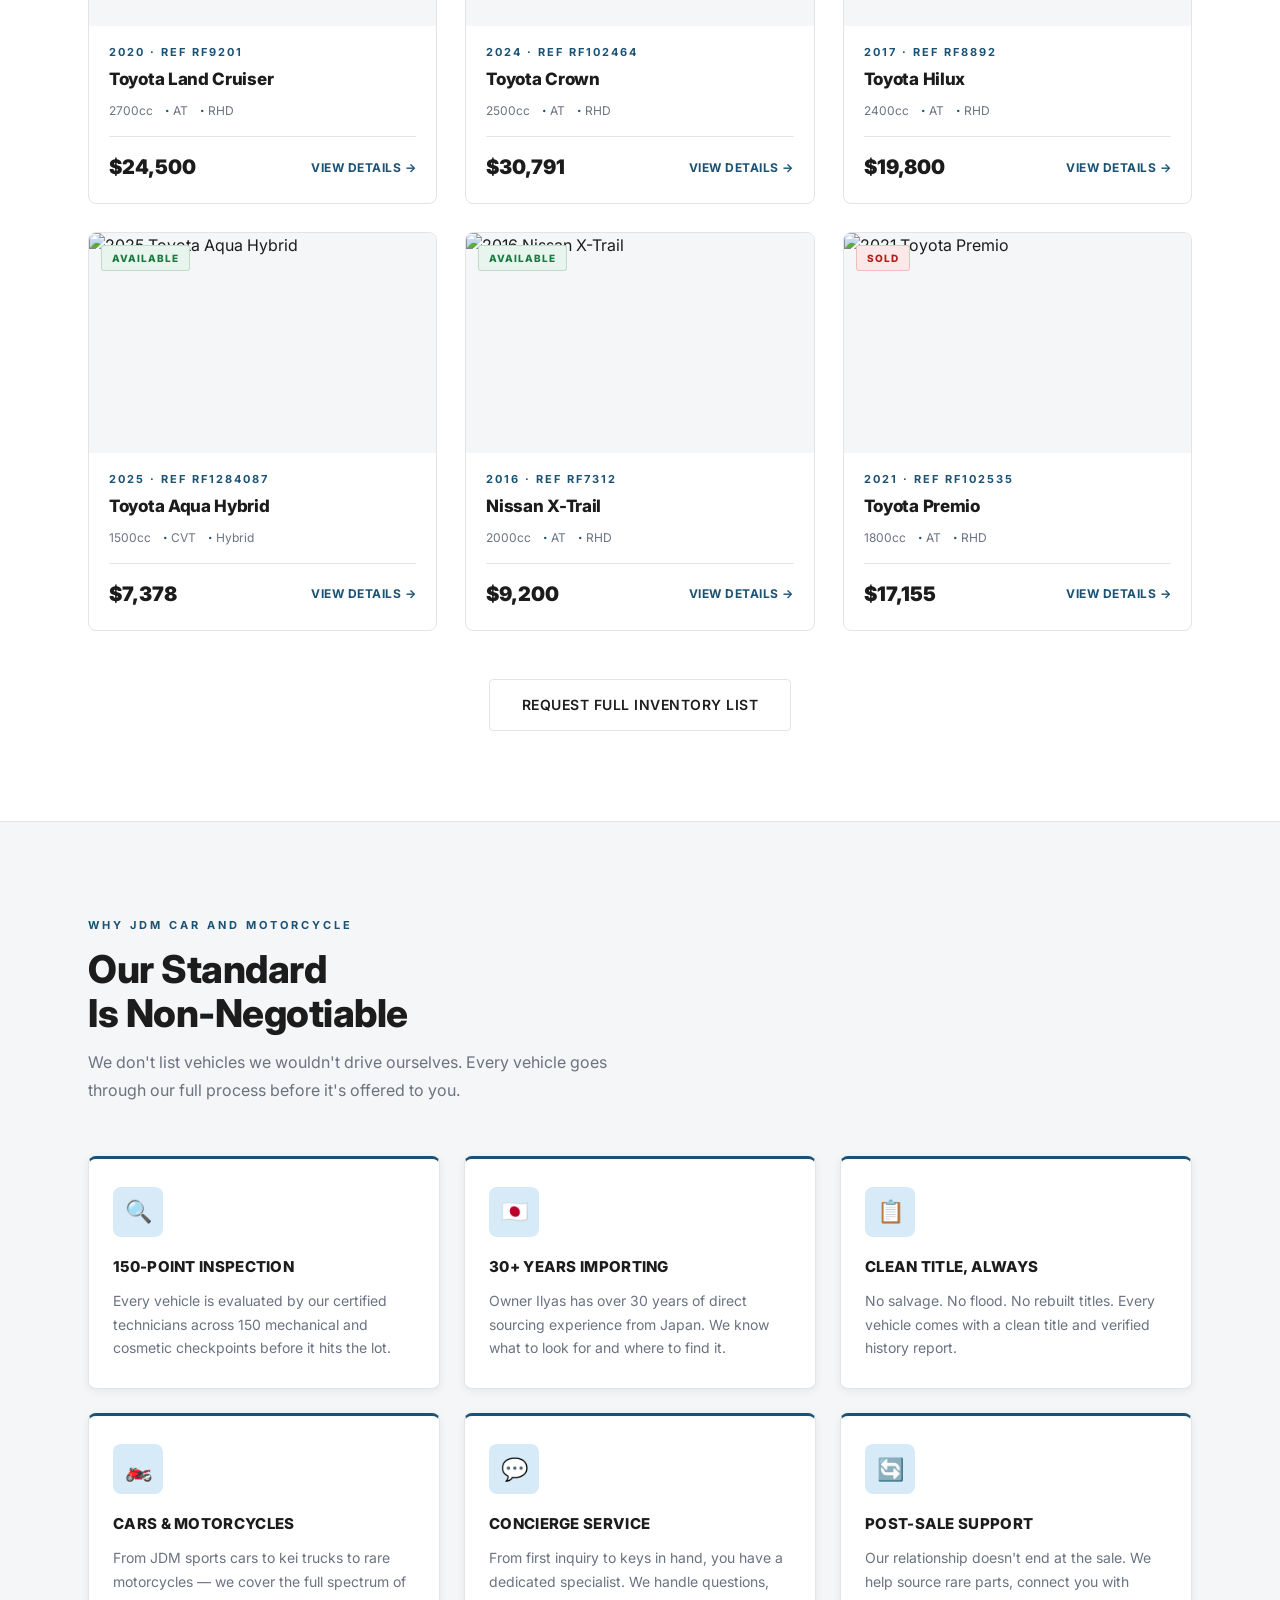
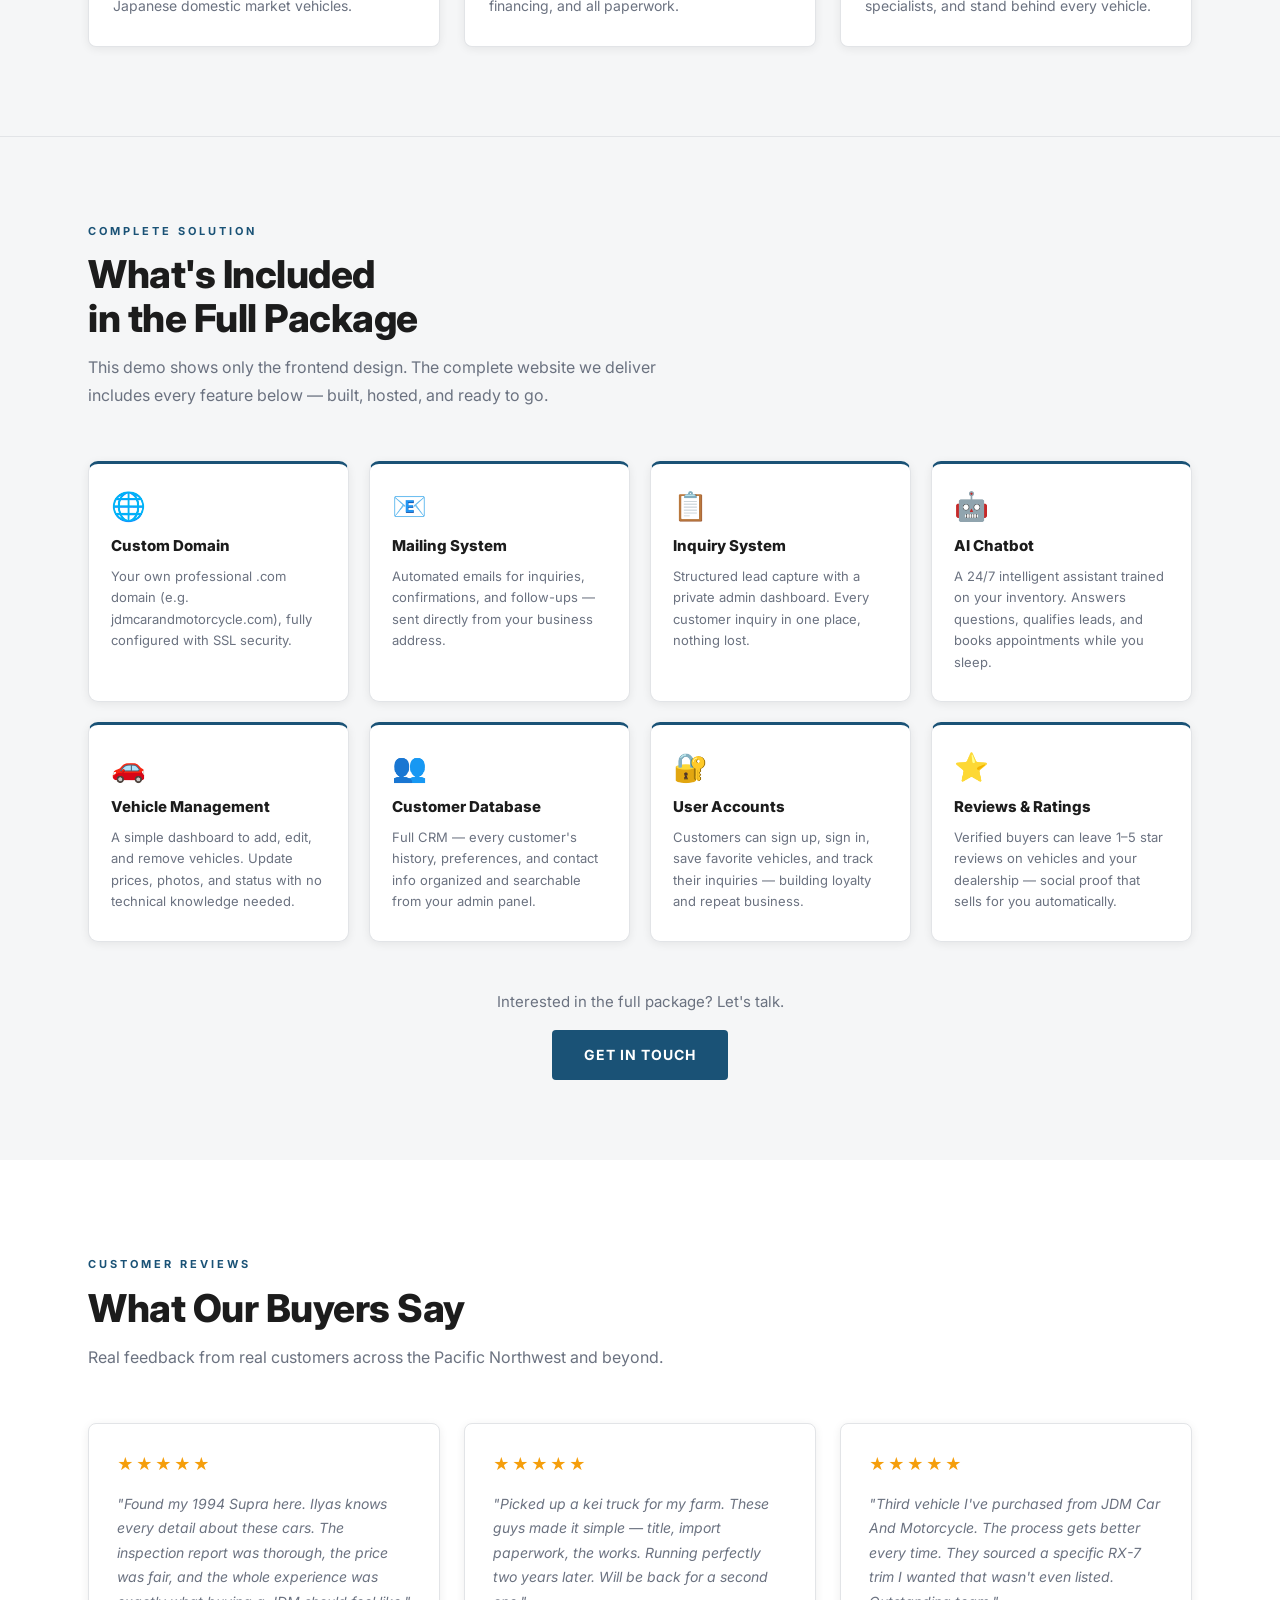
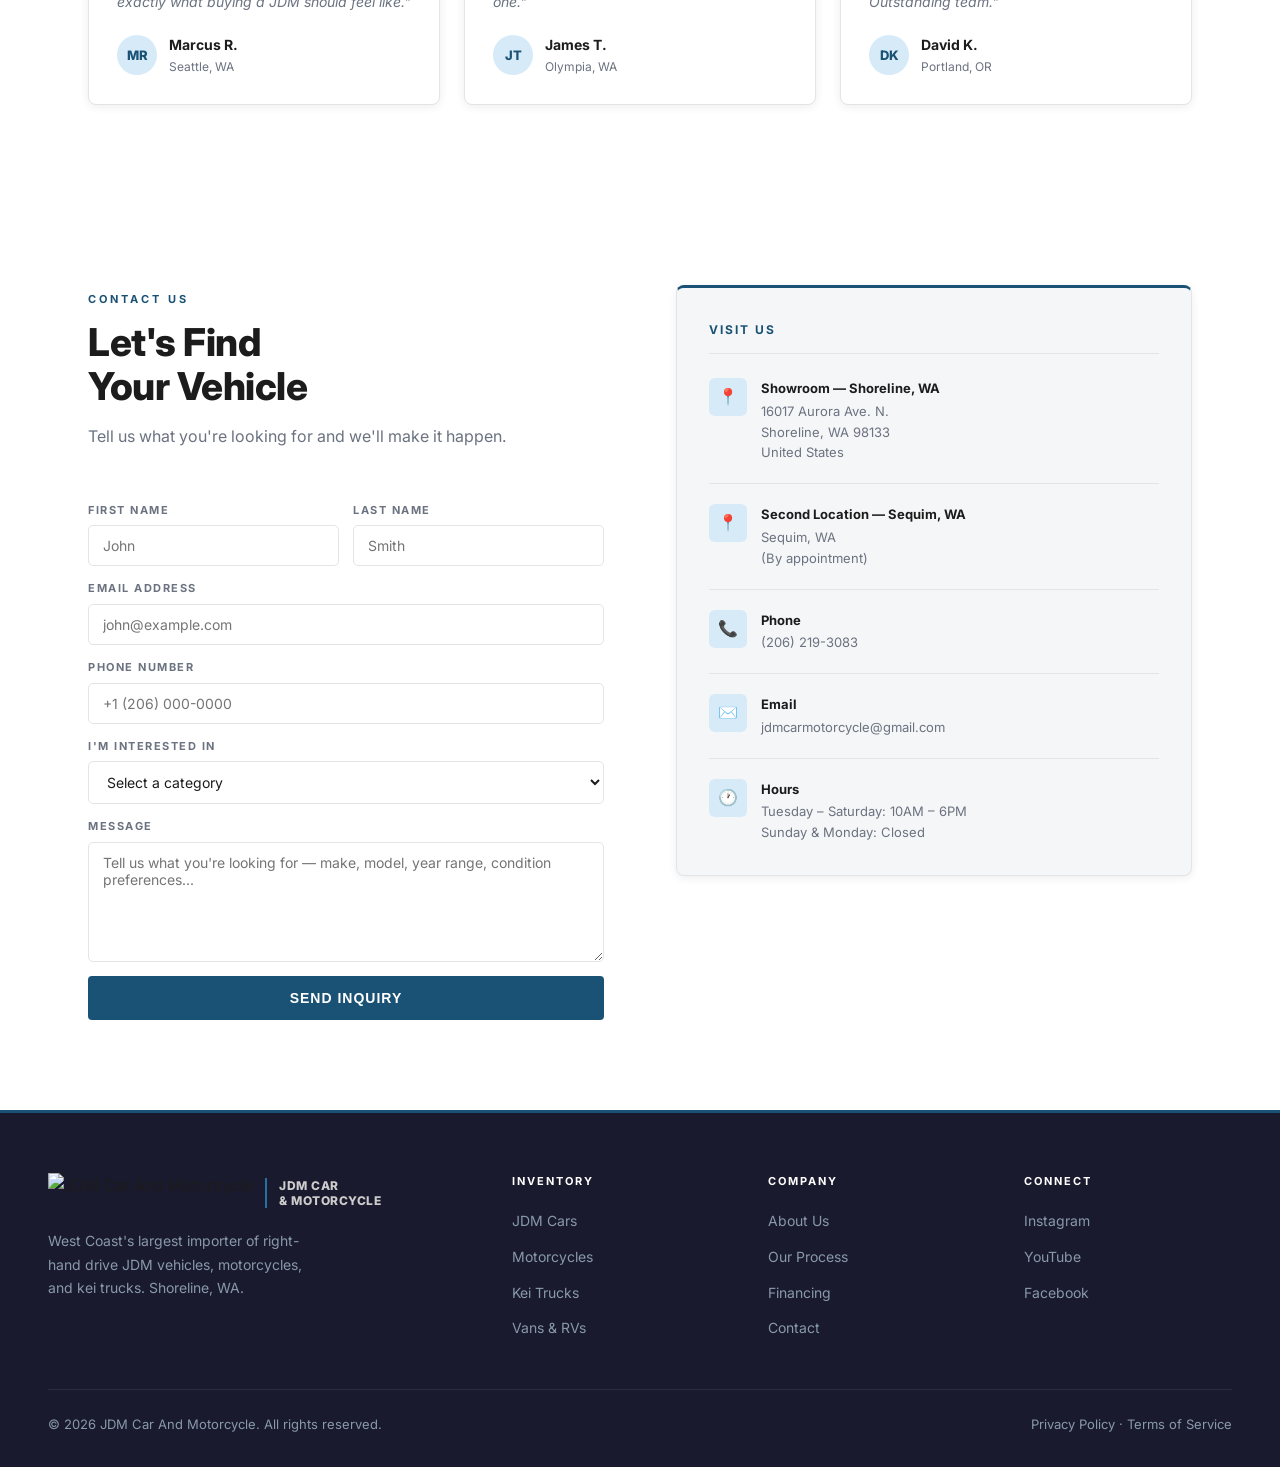
==== commit d82dd53c: "Add demo notice bar and full package features section" ====
--- a/index.html
+++ b/index.html
@@ -28,6 +28,13 @@
     </button>
   </header>
 
+  <!-- ===== DEMO NOTICE ===== -->
+  <div class="demo-notice">
+    <span class="demo-tag">Demo Preview</span>
+    <span>This is a frontend demo only — the full package includes everything listed below.</span>
+    <a href="#package" class="demo-link">See what's included ↓</a>
+  </div>
+
   <!-- ===== HERO ===== -->
   <div class="hero">
     <div class="hero-bg"></div>
@@ -241,6 +248,70 @@
         <h3>Post-Sale Support</h3>
         <p>Our relationship doesn't end at the sale. We help source rare parts, connect you with specialists, and stand behind every vehicle.</p>
       </div>
+    </div>
+  </section>
+
+  <!-- ===== FULL PACKAGE ===== -->
+  <section id="package" class="package-section">
+    <div class="section-label">Complete Solution</div>
+    <h2 class="section-title">What's Included<br/>in the Full Package</h2>
+    <p class="section-sub">This demo shows only the frontend design. The complete website we deliver includes every feature below — built, hosted, and ready to go.</p>
+
+    <div class="pkg-grid">
+
+      <div class="pkg-card">
+        <div class="pkg-icon">🌐</div>
+        <h3>Custom Domain</h3>
+        <p>Your own professional .com domain (e.g. jdmcarandmotorcycle.com), fully configured with SSL security.</p>
+      </div>
+
+      <div class="pkg-card">
+        <div class="pkg-icon">📧</div>
+        <h3>Mailing System</h3>
+        <p>Automated emails for inquiries, confirmations, and follow-ups — sent directly from your business address.</p>
+      </div>
+
+      <div class="pkg-card">
+        <div class="pkg-icon">📋</div>
+        <h3>Inquiry System</h3>
+        <p>Structured lead capture with a private admin dashboard. Every customer inquiry in one place, nothing lost.</p>
+      </div>
+
+      <div class="pkg-card">
+        <div class="pkg-icon">🤖</div>
+        <h3>AI Chatbot</h3>
+        <p>A 24/7 intelligent assistant trained on your inventory. Answers questions, qualifies leads, and books appointments while you sleep.</p>
+      </div>
+
+      <div class="pkg-card">
+        <div class="pkg-icon">🚗</div>
+        <h3>Vehicle Management</h3>
+        <p>A simple dashboard to add, edit, and remove vehicles. Update prices, photos, and status with no technical knowledge needed.</p>
+      </div>
+
+      <div class="pkg-card">
+        <div class="pkg-icon">👥</div>
+        <h3>Customer Database</h3>
+        <p>Full CRM — every customer's history, preferences, and contact info organized and searchable from your admin panel.</p>
+      </div>
+
+      <div class="pkg-card">
+        <div class="pkg-icon">🔐</div>
+        <h3>User Accounts</h3>
+        <p>Customers can sign up, sign in, save favorite vehicles, and track their inquiries — building loyalty and repeat business.</p>
+      </div>
+
+      <div class="pkg-card">
+        <div class="pkg-icon">⭐</div>
+        <h3>Reviews &amp; Ratings</h3>
+        <p>Verified buyers can leave 1–5 star reviews on vehicles and your dealership — social proof that sells for you automatically.</p>
+      </div>
+
+    </div>
+
+    <div class="pkg-footer">
+      <p class="pkg-note">Interested in the full package? Let's talk.</p>
+      <a href="#contact" class="btn-primary">Get in Touch</a>
     </div>
   </section>
 
--- a/styles.css
+++ b/styles.css
@@ -125,7 +125,7 @@
   inset: 0;
   background:
     linear-gradient(90deg, rgba(255,255,255,0.97) 45%, rgba(255,255,255,0.3) 100%),
-    url('https://picsum.photos/seed/jdmhero/1800/1000') center/cover no-repeat;
+    url('https://images.unsplash.com/photo-1503376780353-7e6692767b70?w=1800&q=85') center/cover no-repeat;
 }
 
 .hero-content {
@@ -732,10 +732,119 @@
   color: #8899aa;
 }
 
+/* ===== DEMO NOTICE ===== */
+.demo-notice {
+  background: #1a1a2e;
+  color: rgba(255,255,255,0.85);
+  text-align: center;
+  padding: 11px 24px;
+  font-size: 13px;
+  display: flex;
+  align-items: center;
+  justify-content: center;
+  gap: 14px;
+  flex-wrap: wrap;
+  margin-top: 72px;
+}
+
+.demo-tag {
+  background: #e6b800;
+  color: #1a1a1a;
+  font-size: 10px;
+  font-weight: 800;
+  letter-spacing: 1.5px;
+  text-transform: uppercase;
+  padding: 3px 10px;
+  border-radius: 3px;
+}
+
+.demo-link {
+  color: #7ec8e3;
+  font-weight: 600;
+  text-decoration: none;
+  white-space: nowrap;
+}
+
+.demo-link:hover { color: #fff; }
+
+/* ===== FULL PACKAGE ===== */
+.package-section {
+  position: relative;
+  padding: 80px 48px;
+  background: var(--surface);
+}
+
+.package-section::before {
+  content: '';
+  position: absolute;
+  inset: 0;
+  width: 100vw;
+  left: 50%;
+  transform: translateX(-50%);
+  background: var(--surface);
+  z-index: -1;
+}
+
+.pkg-grid {
+  display: grid;
+  grid-template-columns: repeat(4, 1fr);
+  gap: 20px;
+  margin-top: 48px;
+}
+
+.pkg-card {
+  background: #fff;
+  border: 1px solid var(--border);
+  border-top: 3px solid var(--blue);
+  border-radius: 10px;
+  padding: 28px 22px;
+  box-shadow: var(--shadow);
+  transition: box-shadow 0.2s, transform 0.2s;
+}
+
+.pkg-card:hover {
+  box-shadow: var(--shadow-hover);
+  transform: translateY(-3px);
+}
+
+.pkg-icon {
+  font-size: 28px;
+  margin-bottom: 14px;
+  line-height: 1;
+}
+
+.pkg-card h3 {
+  font-size: 15px;
+  font-weight: 800;
+  color: var(--text);
+  margin-bottom: 8px;
+}
+
+.pkg-card p {
+  font-size: 13px;
+  color: var(--muted);
+  line-height: 1.65;
+}
+
+.pkg-footer {
+  margin-top: 48px;
+  text-align: center;
+  display: flex;
+  flex-direction: column;
+  align-items: center;
+  gap: 16px;
+}
+
+.pkg-note {
+  font-size: 15px;
+  color: var(--muted);
+}
+
 /* ===== RESPONSIVE ===== */
 @media (max-width: 1024px) {
   .inventory-grid { grid-template-columns: repeat(2, 1fr); }
   .why-grid { grid-template-columns: repeat(2, 1fr); }
+  .pkg-grid { grid-template-columns: repeat(2, 1fr); }
   .footer-inner { grid-template-columns: repeat(2, 1fr); }
 }
 
@@ -746,7 +855,7 @@
   .menu-toggle { display: flex; }
 
   .hero-content { padding: 60px 20px; }
-  .hero-bg { background: linear-gradient(180deg, rgba(255,255,255,0.98) 60%, rgba(255,255,255,0.8) 100%), url('https://picsum.photos/seed/jdmhero/800/600') center/cover no-repeat; }
+  .hero-bg { background: linear-gradient(180deg, rgba(255,255,255,0.98) 60%, rgba(255,255,255,0.8) 100%), url('https://images.unsplash.com/photo-1503376780353-7e6692767b70?w=900&q=80') center/cover no-repeat; }
   .hero-stats { display: grid; grid-template-columns: 1fr 1fr; }
   .stat-item { border-right: none; border-bottom: 1px solid var(--border); }
   .stat-item:nth-child(odd) { border-right: 1px solid var(--border); }
@@ -757,6 +866,8 @@
   .inventory-grid { grid-template-columns: 1fr; }
   .why-grid { grid-template-columns: 1fr; }
   .testimonials-grid { grid-template-columns: 1fr; }
+  .pkg-grid { grid-template-columns: 1fr; }
+  .package-section { padding: 60px 20px; }
   .form-row { grid-template-columns: 1fr; }
   .footer-inner { grid-template-columns: 1fr; }
   footer { padding: 40px 20px 24px; }
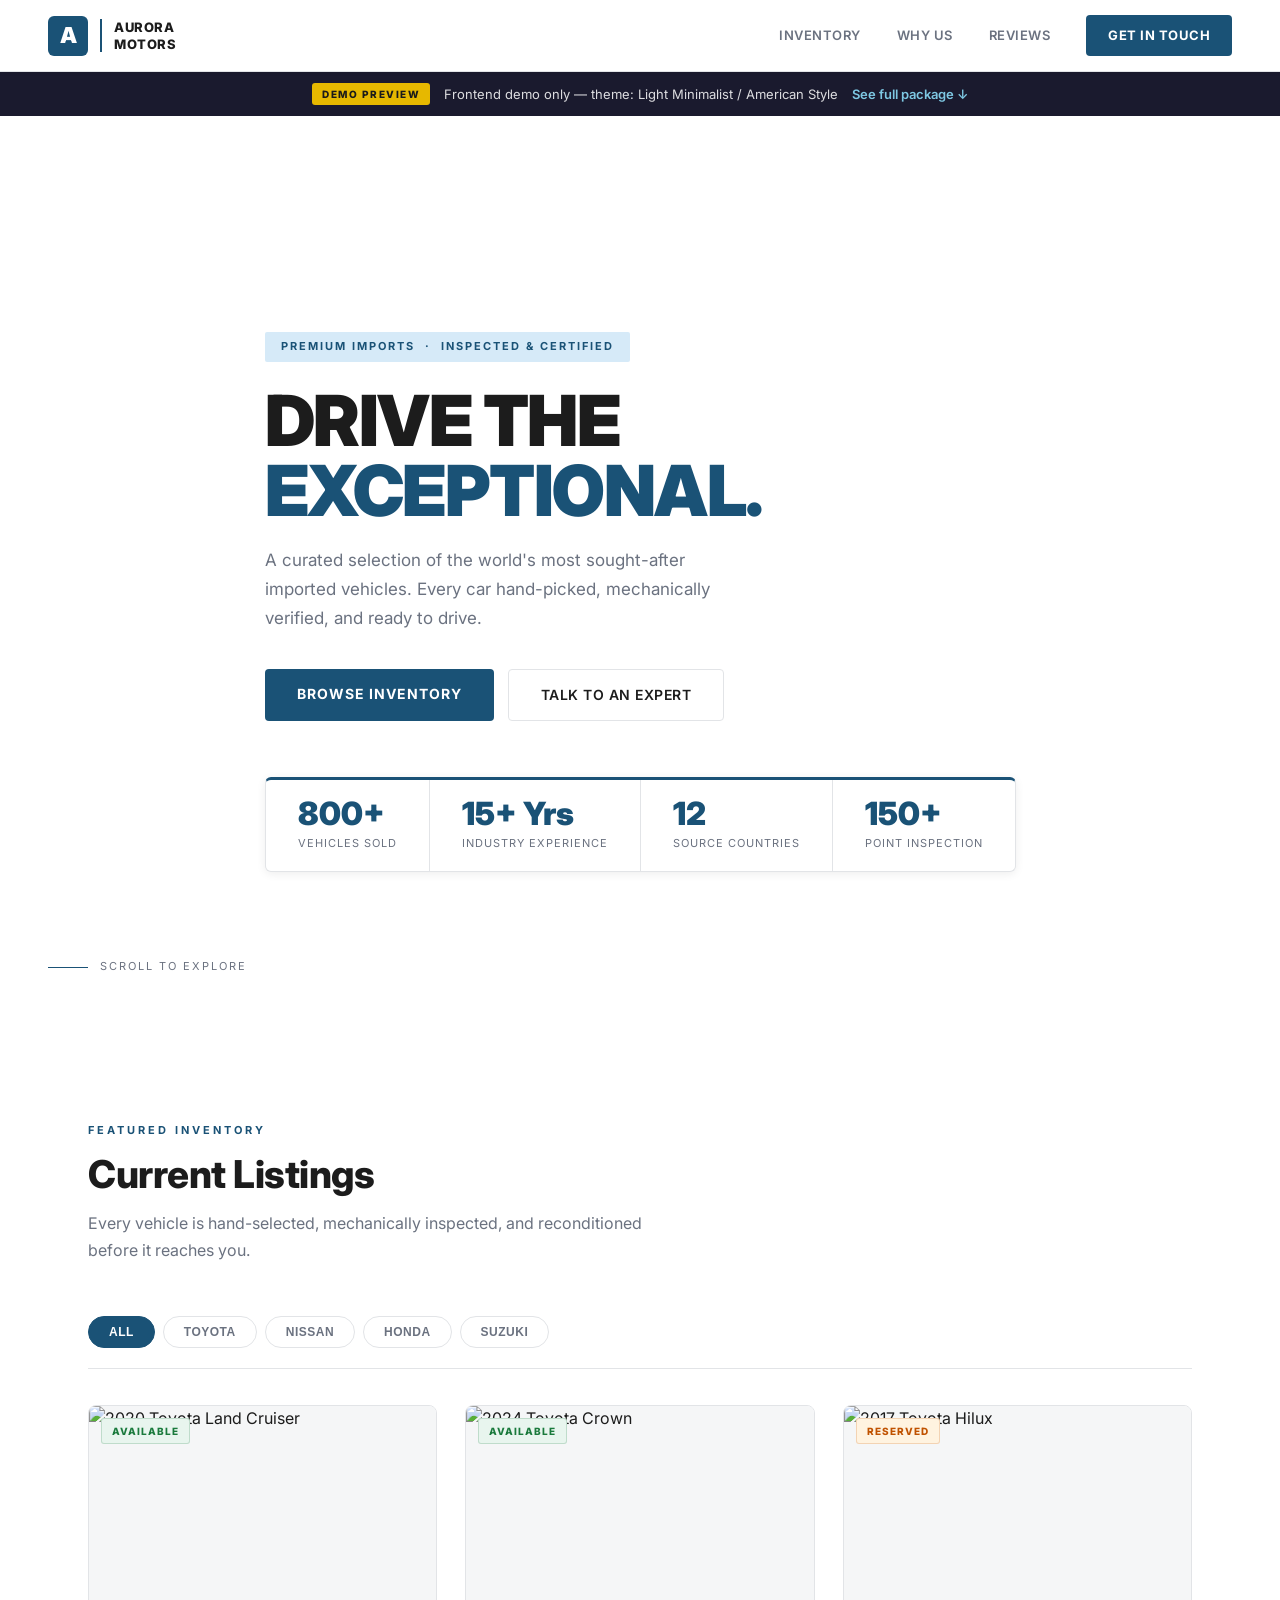
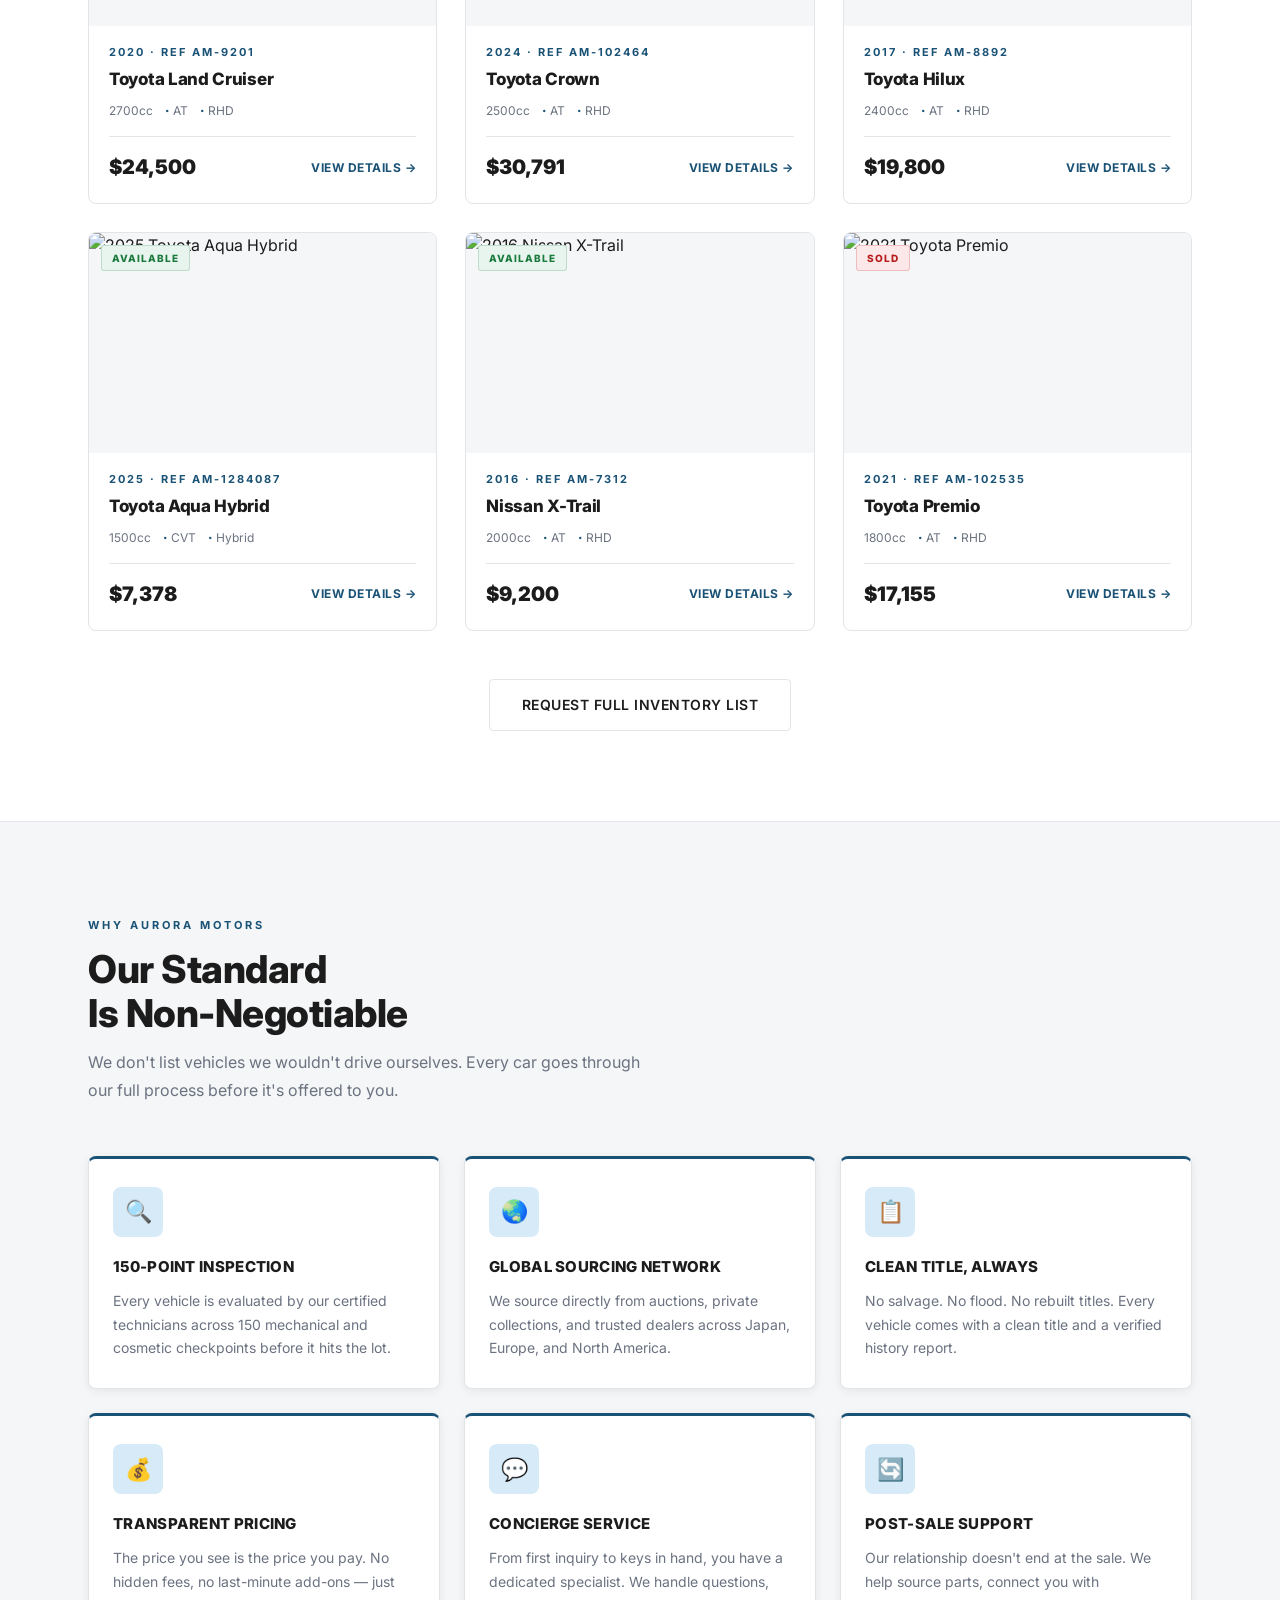
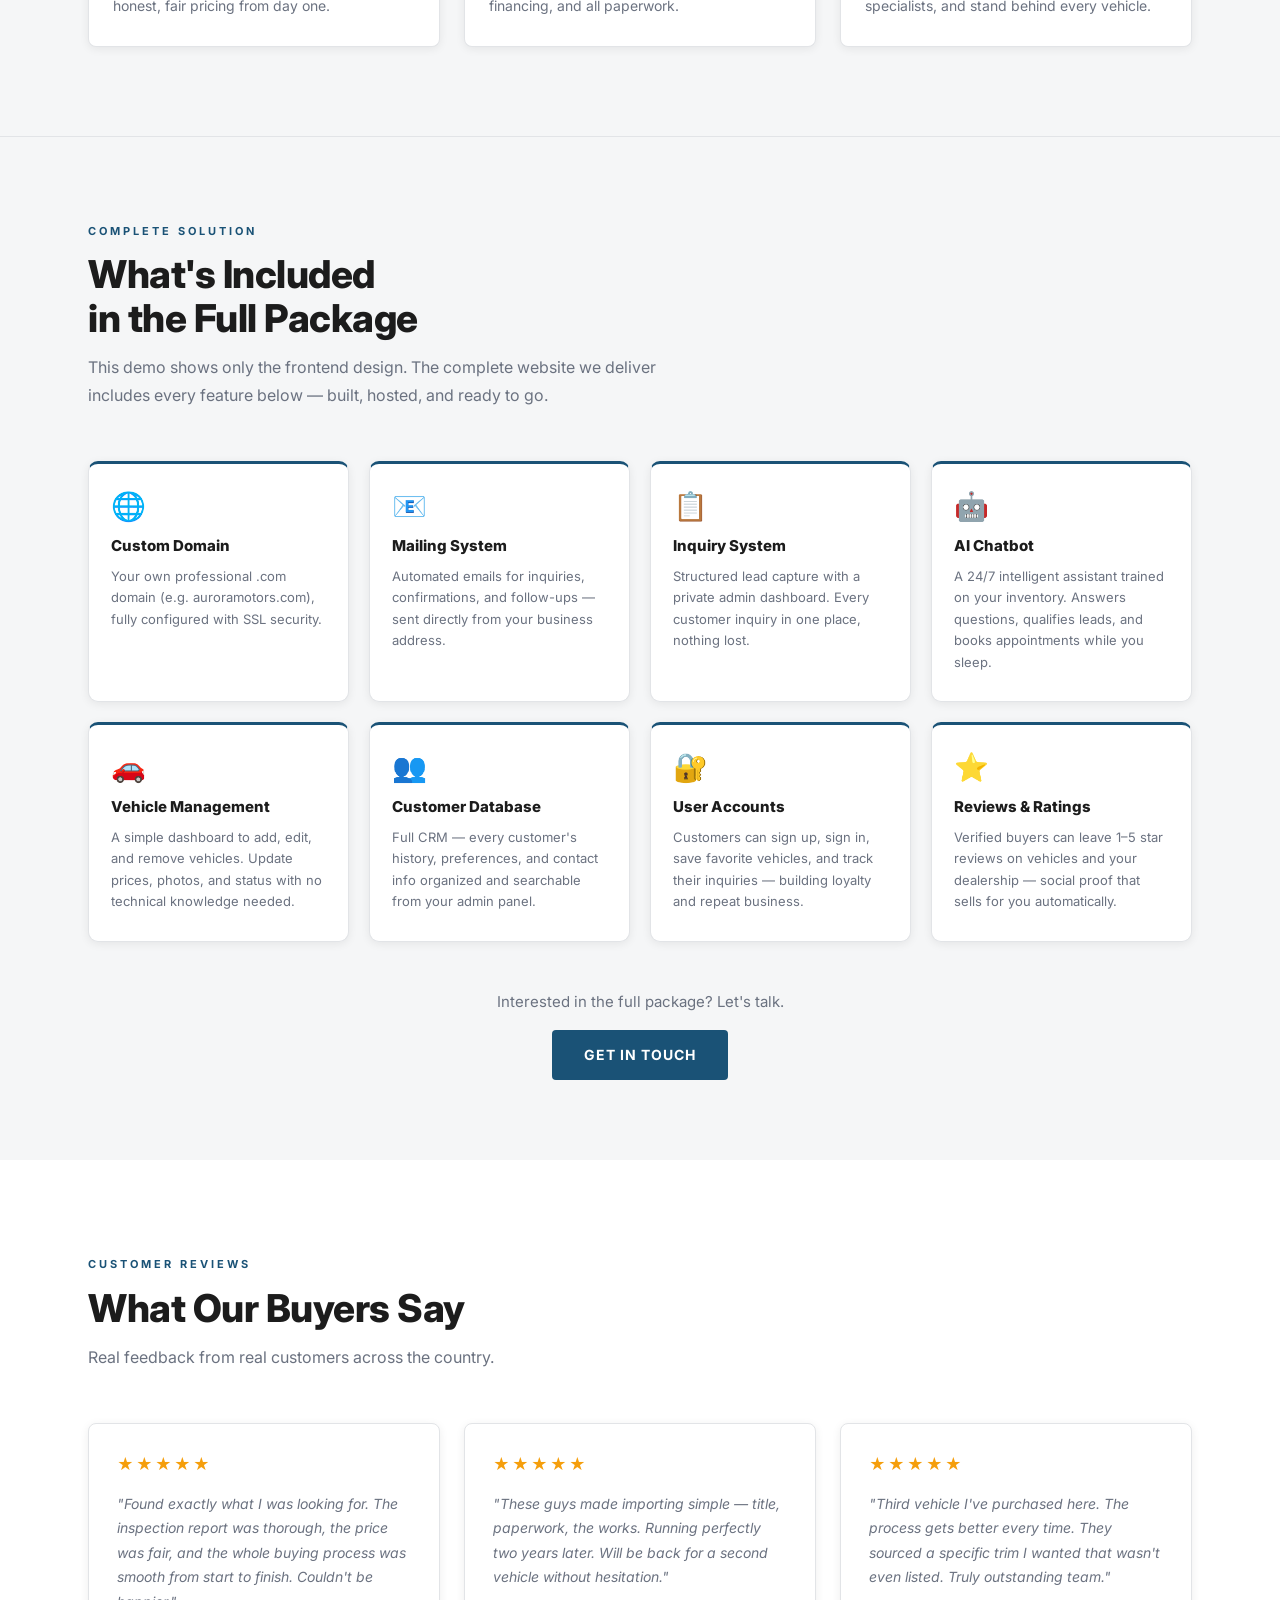
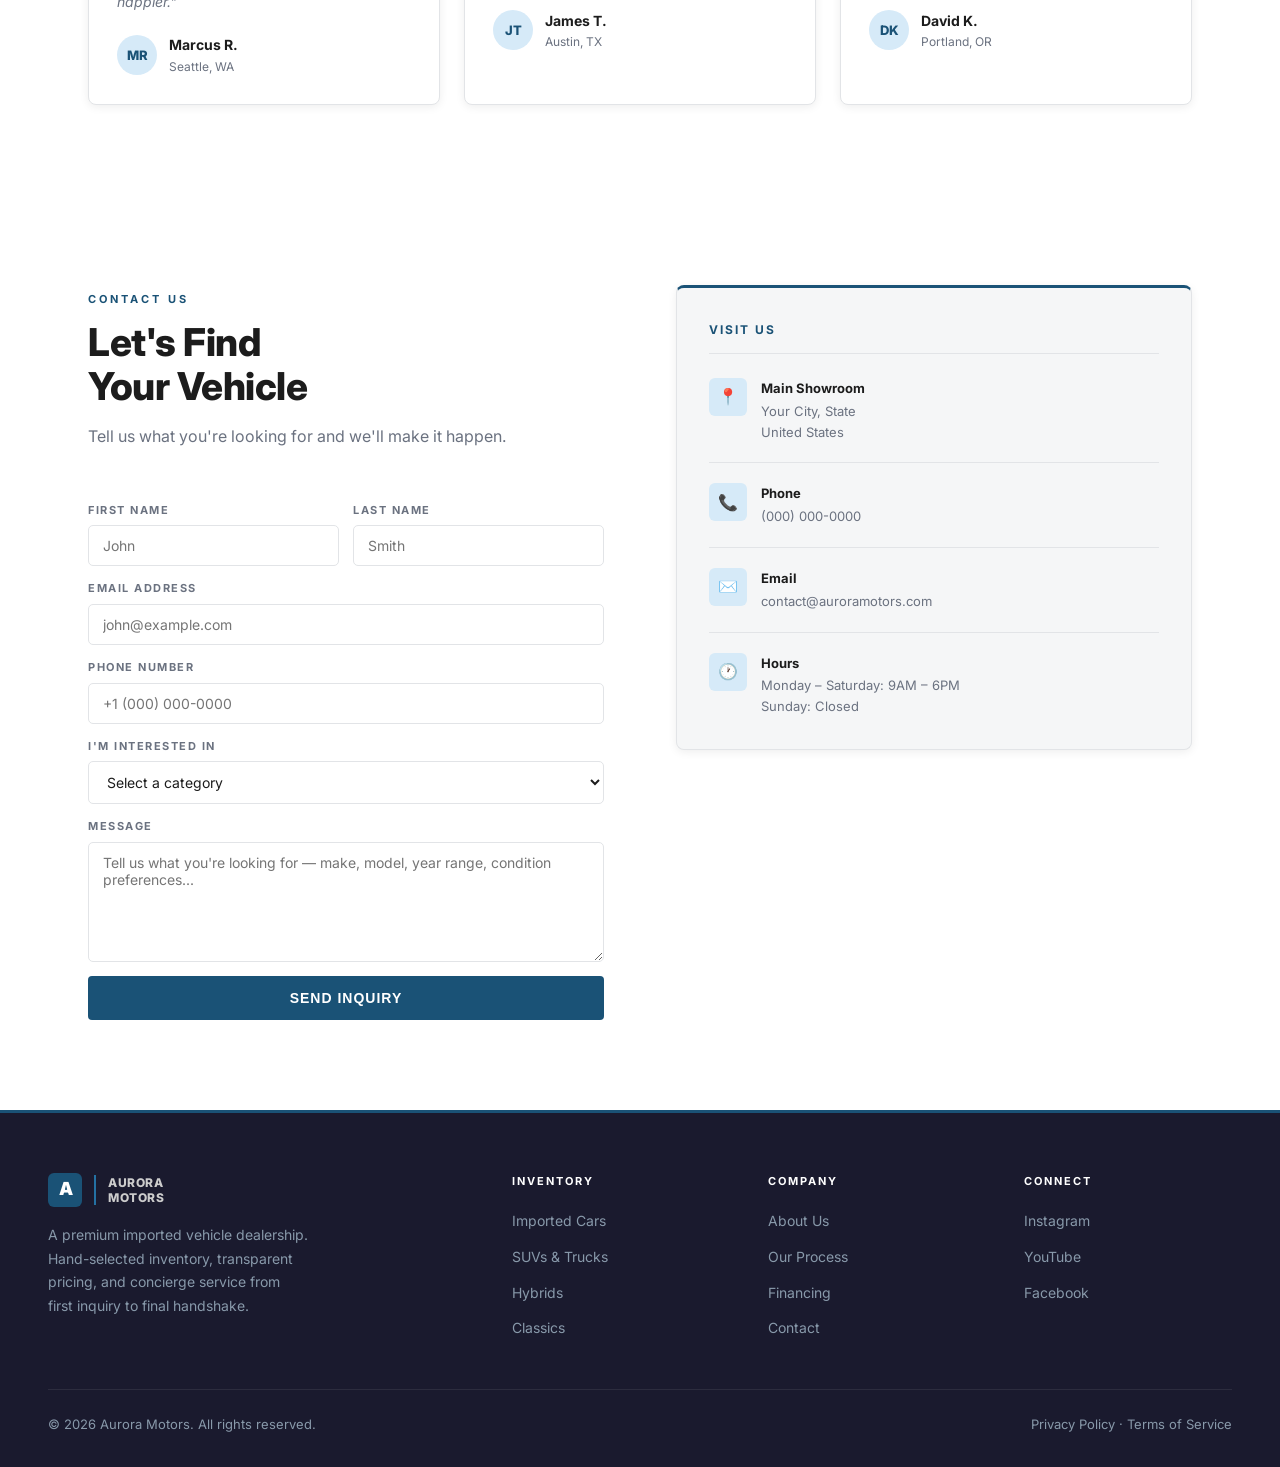
==== commit b593d1a8: "Rebrand to Aurora Motors — light minimalist American style demo" ====
--- a/index.html
+++ b/index.html
@@ -3,8 +3,8 @@
 <head>
   <meta charset="UTF-8" />
   <meta name="viewport" content="width=device-width, initial-scale=1.0" />
-  <title>JDM Car And Motorcycle — Premium JDM & Classic Vehicles | Shoreline, WA</title>
-  <meta name="description" content="West Coast's largest importer of right-hand drive JDM vehicles, motorcycles, kei trucks, and more. Shoreline, WA." />
+  <title>Aurora Motors — Premium Imported Vehicles</title>
+  <meta name="description" content="Aurora Motors — a premium imported vehicle dealership. Hand-selected inventory, transparent pricing, concierge service." />
   <link rel="preconnect" href="https://fonts.googleapis.com" />
   <link href="https://fonts.googleapis.com/css2?family=Inter:wght@400;500;600;700;800;900&display=swap" rel="stylesheet" />
   <link rel="stylesheet" href="styles.css" />
@@ -14,8 +14,8 @@
   <!-- ===== HEADER ===== -->
   <header>
     <a href="#" class="logo-wrap">
-      <img src="jdm-logo.jpeg" alt="JDM Car And Motorcycle" class="logo-img" />
-      <span class="logo-name">JDM Car<br/>&amp; Motorcycle</span>
+      <div class="logo-mark">A</div>
+      <span class="logo-name">Aurora<br/>Motors</span>
     </a>
     <nav>
       <a href="#inventory">Inventory</a>
@@ -31,33 +31,33 @@
   <!-- ===== DEMO NOTICE ===== -->
   <div class="demo-notice">
     <span class="demo-tag">Demo Preview</span>
-    <span>This is a frontend demo only — the full package includes everything listed below.</span>
-    <a href="#package" class="demo-link">See what's included ↓</a>
+    <span>Frontend demo only — theme: Light Minimalist / American Style</span>
+    <a href="#package" class="demo-link">See full package ↓</a>
   </div>
 
   <!-- ===== HERO ===== -->
   <div class="hero">
     <div class="hero-bg"></div>
     <div class="hero-content">
-      <div class="hero-badge">Est. 2016 &nbsp;·&nbsp; Shoreline, WA</div>
-      <h1>Drive the<br/><em>Legendary.</em></h1>
-      <p>West Coast's largest importer of right-hand drive JDM vehicles, motorcycles, kei trucks, and classic imports. 30+ years of sourcing experience from Japan.</p>
+      <div class="hero-badge">Premium Imports &nbsp;·&nbsp; Inspected &amp; Certified</div>
+      <h1>Drive the<br/><em>Exceptional.</em></h1>
+      <p>A curated selection of the world's most sought-after imported vehicles. Every car hand-picked, mechanically verified, and ready to drive.</p>
       <div class="hero-actions">
         <a href="#inventory" class="btn-primary">Browse Inventory</a>
         <a href="#contact" class="btn-outline">Talk to an Expert</a>
       </div>
       <div class="hero-stats">
         <div class="stat-item">
-          <h3 data-target="1200" data-suffix="+">0</h3>
+          <h3 data-target="800" data-suffix="+">0</h3>
           <p>Vehicles Sold</p>
         </div>
         <div class="stat-item">
-          <h3 data-target="30" data-suffix="+ Yrs">0</h3>
-          <p>Import Experience</p>
+          <h3 data-target="15" data-suffix="+ Yrs">0</h3>
+          <p>Industry Experience</p>
         </div>
         <div class="stat-item">
-          <h3 data-target="2" data-suffix="">0</h3>
-          <p>WA Locations</p>
+          <h3 data-target="12" data-suffix="">0</h3>
+          <p>Source Countries</p>
         </div>
         <div class="stat-item">
           <h3 data-target="150" data-suffix="+">0</h3>
@@ -90,7 +90,7 @@
           <span class="car-badge">Available</span>
         </div>
         <div class="car-info">
-          <div class="car-year">2020 · Ref RF9201</div>
+          <div class="car-year">2020 · Ref AM-9201</div>
           <div class="car-name">Toyota Land Cruiser</div>
           <div class="car-specs">
             <span>2700cc</span>
@@ -110,7 +110,7 @@
           <span class="car-badge">Available</span>
         </div>
         <div class="car-info">
-          <div class="car-year">2024 · Ref RF102464</div>
+          <div class="car-year">2024 · Ref AM-102464</div>
           <div class="car-name">Toyota Crown</div>
           <div class="car-specs">
             <span>2500cc</span>
@@ -130,7 +130,7 @@
           <span class="car-badge reserved">Reserved</span>
         </div>
         <div class="car-info">
-          <div class="car-year">2017 · Ref RF8892</div>
+          <div class="car-year">2017 · Ref AM-8892</div>
           <div class="car-name">Toyota Hilux</div>
           <div class="car-specs">
             <span>2400cc</span>
@@ -150,7 +150,7 @@
           <span class="car-badge">Available</span>
         </div>
         <div class="car-info">
-          <div class="car-year">2025 · Ref RF1284087</div>
+          <div class="car-year">2025 · Ref AM-1284087</div>
           <div class="car-name">Toyota Aqua Hybrid</div>
           <div class="car-specs">
             <span>1500cc</span>
@@ -170,7 +170,7 @@
           <span class="car-badge">Available</span>
         </div>
         <div class="car-info">
-          <div class="car-year">2016 · Ref RF7312</div>
+          <div class="car-year">2016 · Ref AM-7312</div>
           <div class="car-name">Nissan X-Trail</div>
           <div class="car-specs">
             <span>2000cc</span>
@@ -190,7 +190,7 @@
           <span class="car-badge sold">Sold</span>
         </div>
         <div class="car-info">
-          <div class="car-year">2021 · Ref RF102535</div>
+          <div class="car-year">2021 · Ref AM-102535</div>
           <div class="car-name">Toyota Premio</div>
           <div class="car-specs">
             <span>1800cc</span>
@@ -213,9 +213,9 @@
 
   <!-- ===== WHY US ===== -->
   <section id="why">
-    <div class="section-label">Why JDM Car And Motorcycle</div>
+    <div class="section-label">Why Aurora Motors</div>
     <h2 class="section-title">Our Standard<br/>Is Non-Negotiable</h2>
-    <p class="section-sub">We don't list vehicles we wouldn't drive ourselves. Every vehicle goes through our full process before it's offered to you.</p>
+    <p class="section-sub">We don't list vehicles we wouldn't drive ourselves. Every car goes through our full process before it's offered to you.</p>
 
     <div class="why-grid">
       <div class="why-item">
@@ -224,19 +224,19 @@
         <p>Every vehicle is evaluated by our certified technicians across 150 mechanical and cosmetic checkpoints before it hits the lot.</p>
       </div>
       <div class="why-item">
-        <div class="why-icon">🇯🇵</div>
-        <h3>30+ Years Importing</h3>
-        <p>Owner Ilyas has over 30 years of direct sourcing experience from Japan. We know what to look for and where to find it.</p>
+        <div class="why-icon">🌏</div>
+        <h3>Global Sourcing Network</h3>
+        <p>We source directly from auctions, private collections, and trusted dealers across Japan, Europe, and North America.</p>
       </div>
       <div class="why-item">
         <div class="why-icon">📋</div>
         <h3>Clean Title, Always</h3>
-        <p>No salvage. No flood. No rebuilt titles. Every vehicle comes with a clean title and verified history report.</p>
-      </div>
-      <div class="why-item">
-        <div class="why-icon">🏍️</div>
-        <h3>Cars & Motorcycles</h3>
-        <p>From JDM sports cars to kei trucks to rare motorcycles — we cover the full spectrum of Japanese domestic market vehicles.</p>
+        <p>No salvage. No flood. No rebuilt titles. Every vehicle comes with a clean title and a verified history report.</p>
+      </div>
+      <div class="why-item">
+        <div class="why-icon">💰</div>
+        <h3>Transparent Pricing</h3>
+        <p>The price you see is the price you pay. No hidden fees, no last-minute add-ons — just honest, fair pricing from day one.</p>
       </div>
       <div class="why-item">
         <div class="why-icon">💬</div>
@@ -246,7 +246,7 @@
       <div class="why-item">
         <div class="why-icon">🔄</div>
         <h3>Post-Sale Support</h3>
-        <p>Our relationship doesn't end at the sale. We help source rare parts, connect you with specialists, and stand behind every vehicle.</p>
+        <p>Our relationship doesn't end at the sale. We help source parts, connect you with specialists, and stand behind every vehicle.</p>
       </div>
     </div>
   </section>
@@ -262,7 +262,7 @@
       <div class="pkg-card">
         <div class="pkg-icon">🌐</div>
         <h3>Custom Domain</h3>
-        <p>Your own professional .com domain (e.g. jdmcarandmotorcycle.com), fully configured with SSL security.</p>
+        <p>Your own professional .com domain (e.g. auroramotors.com), fully configured with SSL security.</p>
       </div>
 
       <div class="pkg-card">
@@ -319,13 +319,13 @@
   <section id="testimonials">
     <div class="section-label">Customer Reviews</div>
     <h2 class="section-title">What Our Buyers Say</h2>
-    <p class="section-sub">Real feedback from real customers across the Pacific Northwest and beyond.</p>
+    <p class="section-sub">Real feedback from real customers across the country.</p>
 
     <div class="testimonials-grid">
 
       <div class="testimonial-card">
         <div class="stars">★★★★★</div>
-        <blockquote>"Found my 1994 Supra here. Ilyas knows every detail about these cars. The inspection report was thorough, the price was fair, and the whole experience was exactly what buying a JDM should feel like."</blockquote>
+        <blockquote>"Found exactly what I was looking for. The inspection report was thorough, the price was fair, and the whole buying process was smooth from start to finish. Couldn't be happier."</blockquote>
         <div class="reviewer">
           <div class="avatar">MR</div>
           <div>
@@ -337,19 +337,19 @@
 
       <div class="testimonial-card">
         <div class="stars">★★★★★</div>
-        <blockquote>"Picked up a kei truck for my farm. These guys made it simple — title, import paperwork, the works. Running perfectly two years later. Will be back for a second one."</blockquote>
+        <blockquote>"These guys made importing simple — title, paperwork, the works. Running perfectly two years later. Will be back for a second vehicle without hesitation."</blockquote>
         <div class="reviewer">
           <div class="avatar">JT</div>
           <div>
             <div class="reviewer-name">James T.</div>
-            <div class="reviewer-loc">Olympia, WA</div>
+            <div class="reviewer-loc">Austin, TX</div>
           </div>
         </div>
       </div>
 
       <div class="testimonial-card">
         <div class="stars">★★★★★</div>
-        <blockquote>"Third vehicle I've purchased from JDM Car And Motorcycle. The process gets better every time. They sourced a specific RX-7 trim I wanted that wasn't even listed. Outstanding team."</blockquote>
+        <blockquote>"Third vehicle I've purchased here. The process gets better every time. They sourced a specific trim I wanted that wasn't even listed. Truly outstanding team."</blockquote>
         <div class="reviewer">
           <div class="avatar">DK</div>
           <div>
@@ -386,18 +386,18 @@
         </div>
         <div class="form-group">
           <label for="phone">Phone Number</label>
-          <input id="phone" type="tel" placeholder="+1 (206) 000-0000" />
+          <input id="phone" type="tel" placeholder="+1 (000) 000-0000" />
         </div>
         <div class="form-group">
           <label for="category">I'm Interested In</label>
           <select id="category" aria-label="Vehicle category">
             <option value="">Select a category</option>
-            <option>JDM Sports Car</option>
-            <option>Motorcycle / Scooter</option>
-            <option>Kei Truck / Kei Van</option>
+            <option>Imported Sports Car</option>
+            <option>Luxury Sedan</option>
+            <option>SUV / Crossover</option>
             <option>Pickup Truck</option>
             <option>Passenger Van</option>
-            <option>RV / Camper</option>
+            <option>Hybrid / Electric</option>
             <option>Specific vehicle (I'll describe below)</option>
           </select>
         </div>
@@ -415,36 +415,29 @@
       <div class="info-item">
         <div class="info-icon">📍</div>
         <div>
-          <h4>Showroom — Shoreline, WA</h4>
-          <p>16017 Aurora Ave. N.<br/>Shoreline, WA 98133<br/>United States</p>
-        </div>
-      </div>
-      <div class="info-item">
-        <div class="info-icon">📍</div>
-        <div>
-          <h4>Second Location — Sequim, WA</h4>
-          <p>Sequim, WA<br/>(By appointment)</p>
+          <h4>Main Showroom</h4>
+          <p>Your City, State<br/>United States</p>
         </div>
       </div>
       <div class="info-item">
         <div class="info-icon">📞</div>
         <div>
           <h4>Phone</h4>
-          <p>(206) 219-3083</p>
+          <p>(000) 000-0000</p>
         </div>
       </div>
       <div class="info-item">
         <div class="info-icon">✉️</div>
         <div>
           <h4>Email</h4>
-          <p>jdmcarmotorcycle@gmail.com</p>
+          <p>contact@auroramotors.com</p>
         </div>
       </div>
       <div class="info-item">
         <div class="info-icon">🕐</div>
         <div>
           <h4>Hours</h4>
-          <p>Tuesday – Saturday: 10AM – 6PM<br/>Sunday & Monday: Closed</p>
+          <p>Monday – Saturday: 9AM – 6PM<br/>Sunday: Closed</p>
         </div>
       </div>
     </div>
@@ -455,18 +448,18 @@
     <div class="footer-inner">
       <div class="footer-brand">
         <a href="#" class="logo-wrap">
-          <img src="jdm-logo.jpeg" alt="JDM Car And Motorcycle" class="logo-img" />
-          <span class="logo-name">JDM Car<br/>&amp; Motorcycle</span>
+          <div class="logo-mark">A</div>
+          <span class="logo-name">Aurora<br/>Motors</span>
         </a>
-        <p>West Coast's largest importer of right-hand drive JDM vehicles, motorcycles, and kei trucks. Shoreline, WA.</p>
+        <p>A premium imported vehicle dealership. Hand-selected inventory, transparent pricing, and concierge service from first inquiry to final handshake.</p>
       </div>
       <div class="footer-col">
         <h4>Inventory</h4>
         <ul>
-          <li><a href="#">JDM Cars</a></li>
-          <li><a href="#">Motorcycles</a></li>
-          <li><a href="#">Kei Trucks</a></li>
-          <li><a href="#">Vans &amp; RVs</a></li>
+          <li><a href="#">Imported Cars</a></li>
+          <li><a href="#">SUVs &amp; Trucks</a></li>
+          <li><a href="#">Hybrids</a></li>
+          <li><a href="#">Classics</a></li>
         </ul>
       </div>
       <div class="footer-col">
@@ -481,14 +474,14 @@
       <div class="footer-col">
         <h4>Connect</h4>
         <ul>
-          <li><a href="https://www.instagram.com/jdmcarandmotorcycle/" target="_blank" rel="noopener">Instagram</a></li>
-          <li><a href="https://www.youtube.com/@jdmcarandmotorcycle" target="_blank" rel="noopener">YouTube</a></li>
-          <li><a href="https://www.facebook.com/jdmcarandmotorcycle/" target="_blank" rel="noopener">Facebook</a></li>
+          <li><a href="#">Instagram</a></li>
+          <li><a href="#">YouTube</a></li>
+          <li><a href="#">Facebook</a></li>
         </ul>
       </div>
     </div>
     <div class="footer-bottom">
-      <span>© 2026 JDM Car And Motorcycle. All rights reserved.</span>
+      <span>© 2026 Aurora Motors. All rights reserved.</span>
       <span>Privacy Policy · Terms of Service</span>
     </div>
   </footer>
--- a/styles.css
+++ b/styles.css
@@ -65,6 +65,23 @@
   flex-shrink: 0;
 }
 
+.logo-mark {
+  width: 40px;
+  height: 40px;
+  background: var(--blue);
+  color: #fff;
+  display: flex;
+  align-items: center;
+  justify-content: center;
+  font-size: 22px;
+  font-weight: 900;
+  border-radius: 6px;
+  flex-shrink: 0;
+  letter-spacing: -1px;
+}
+
+.footer-brand .logo-mark { width: 34px; height: 34px; font-size: 18px; }
+
 .logo-name {
   font-size: 13px;
   font-weight: 800;
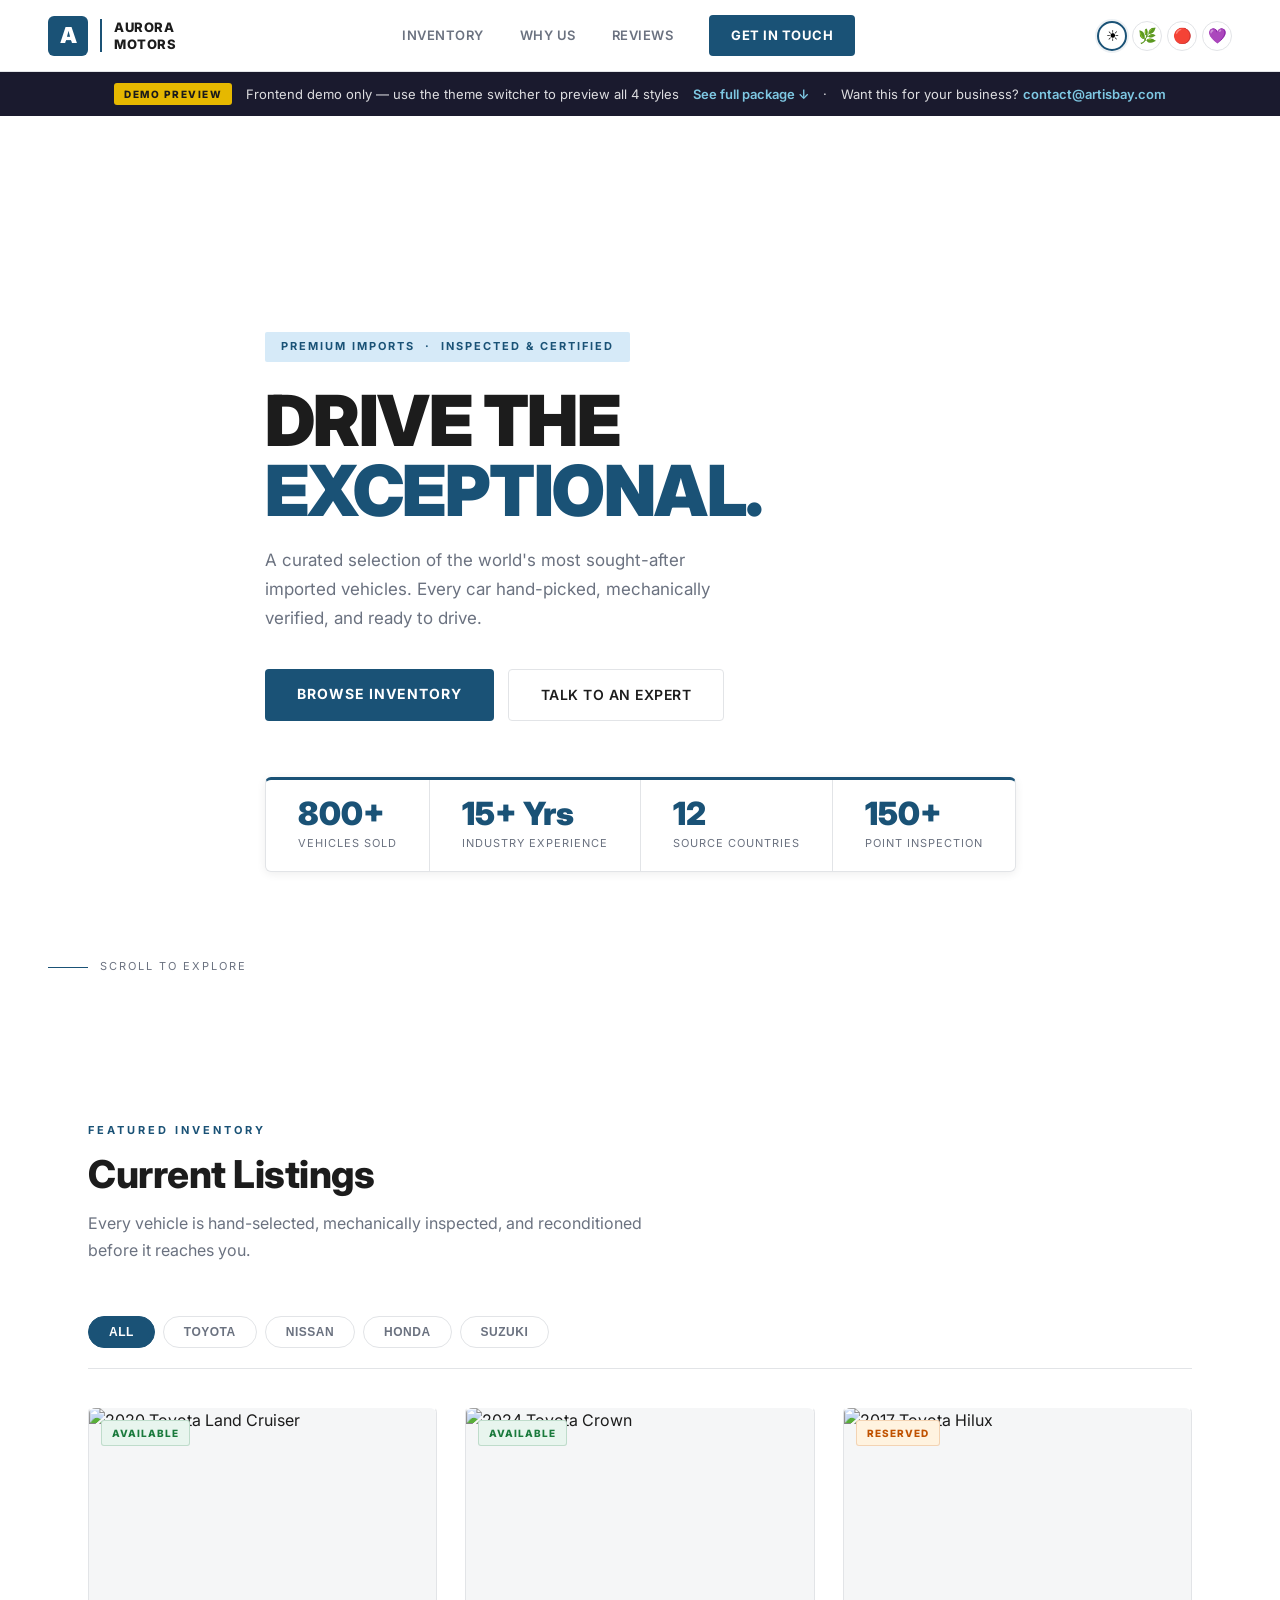
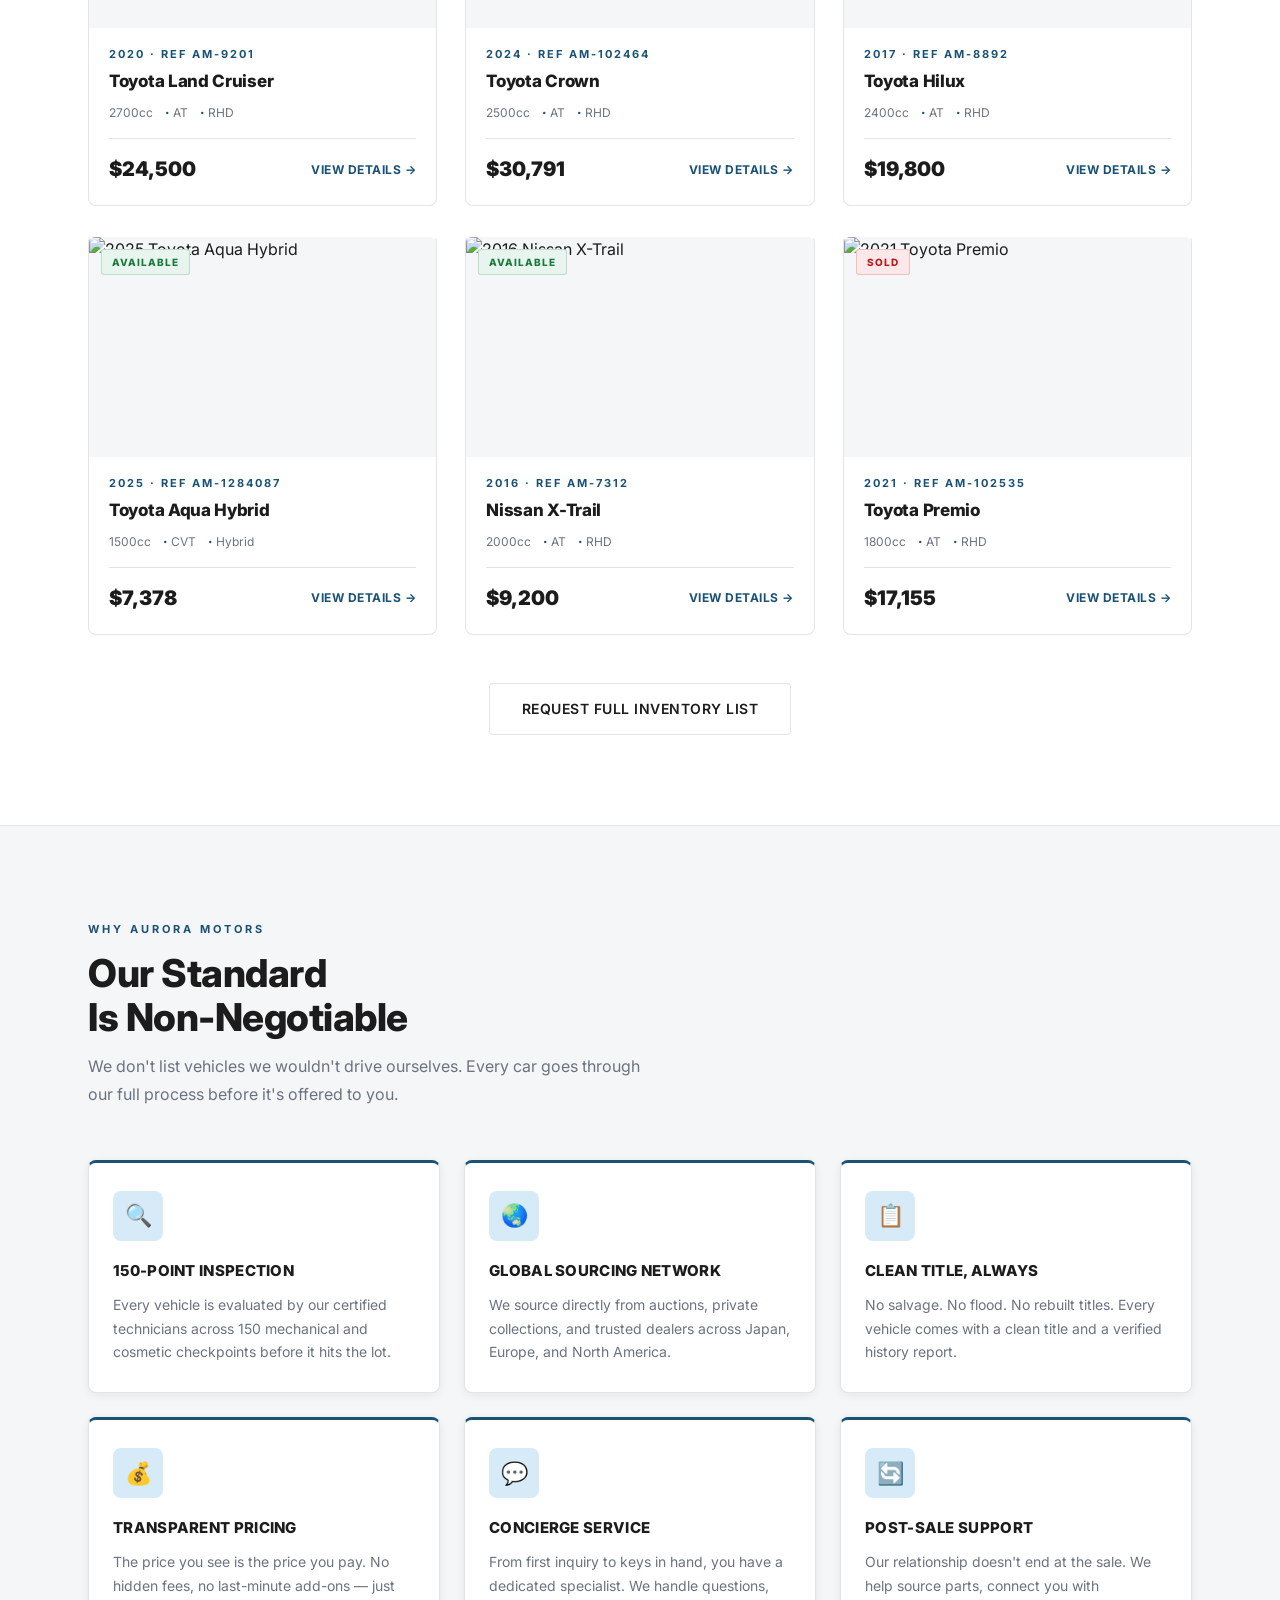
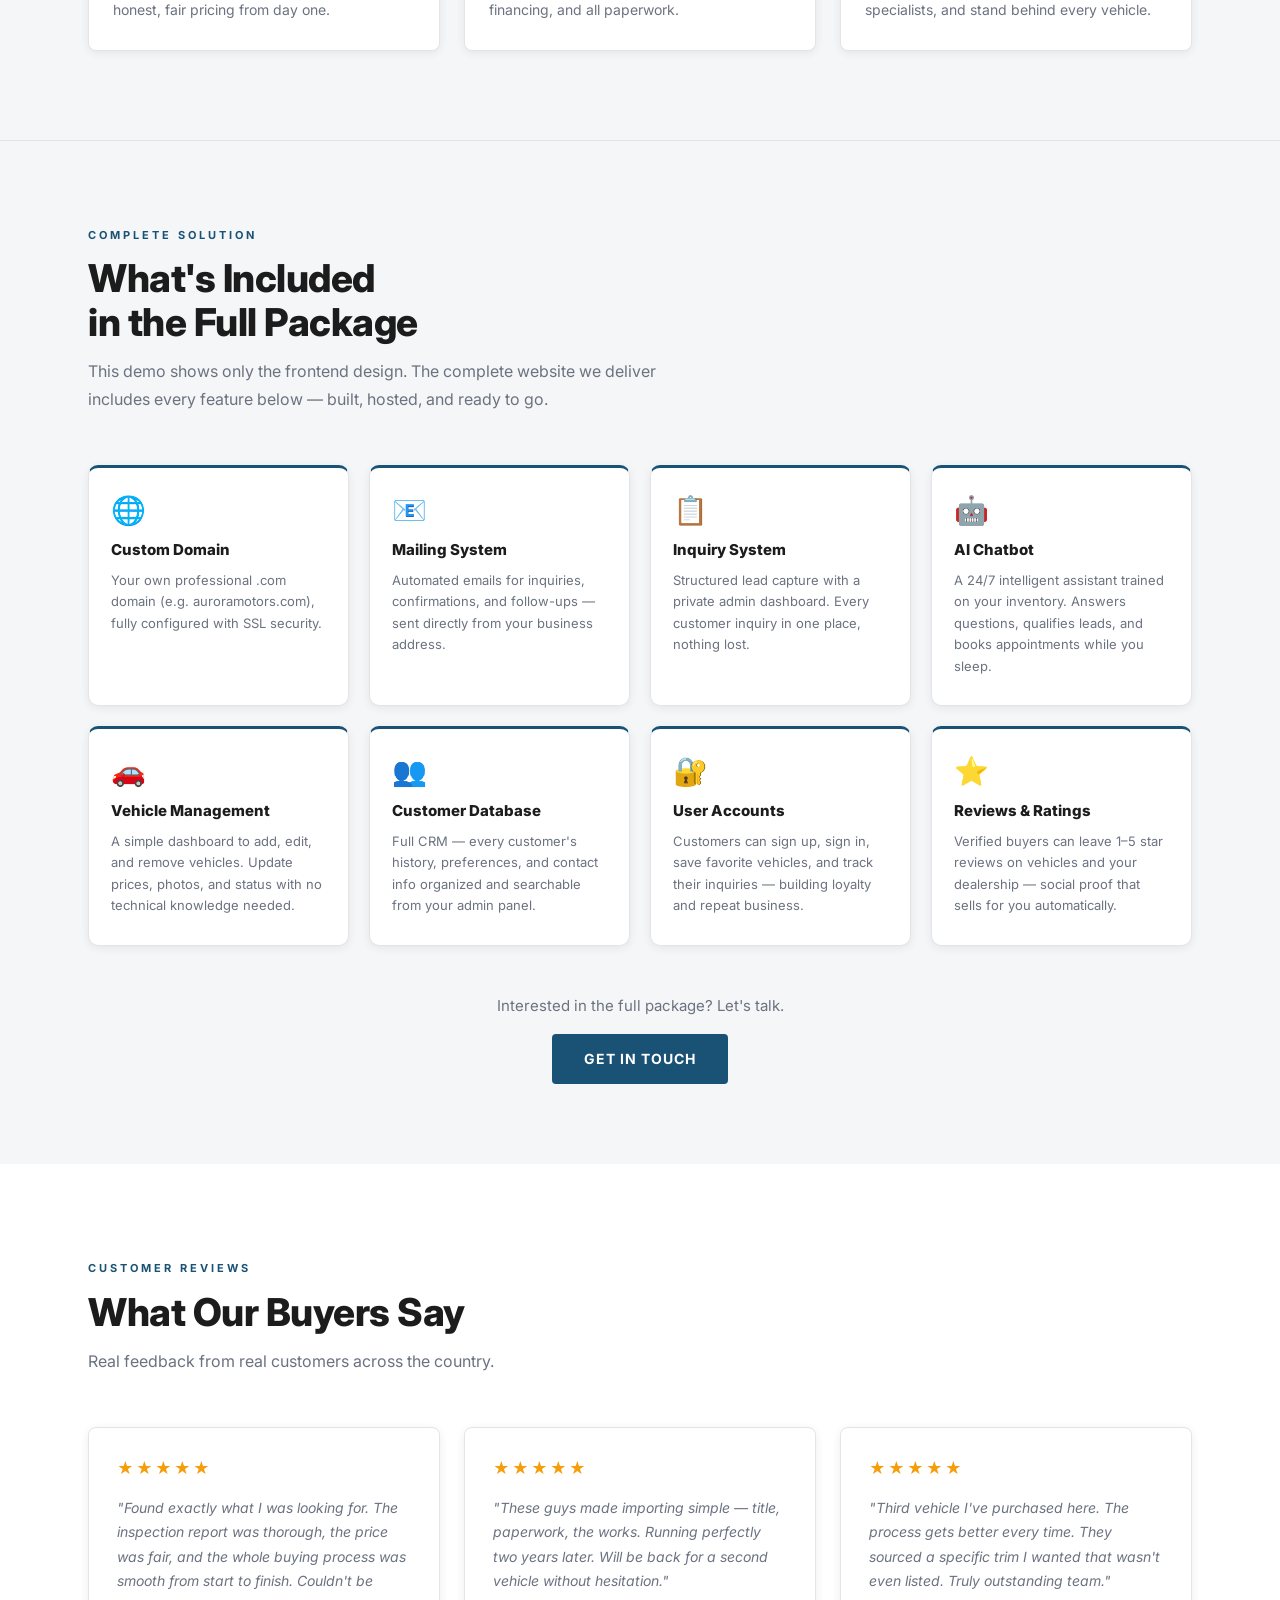
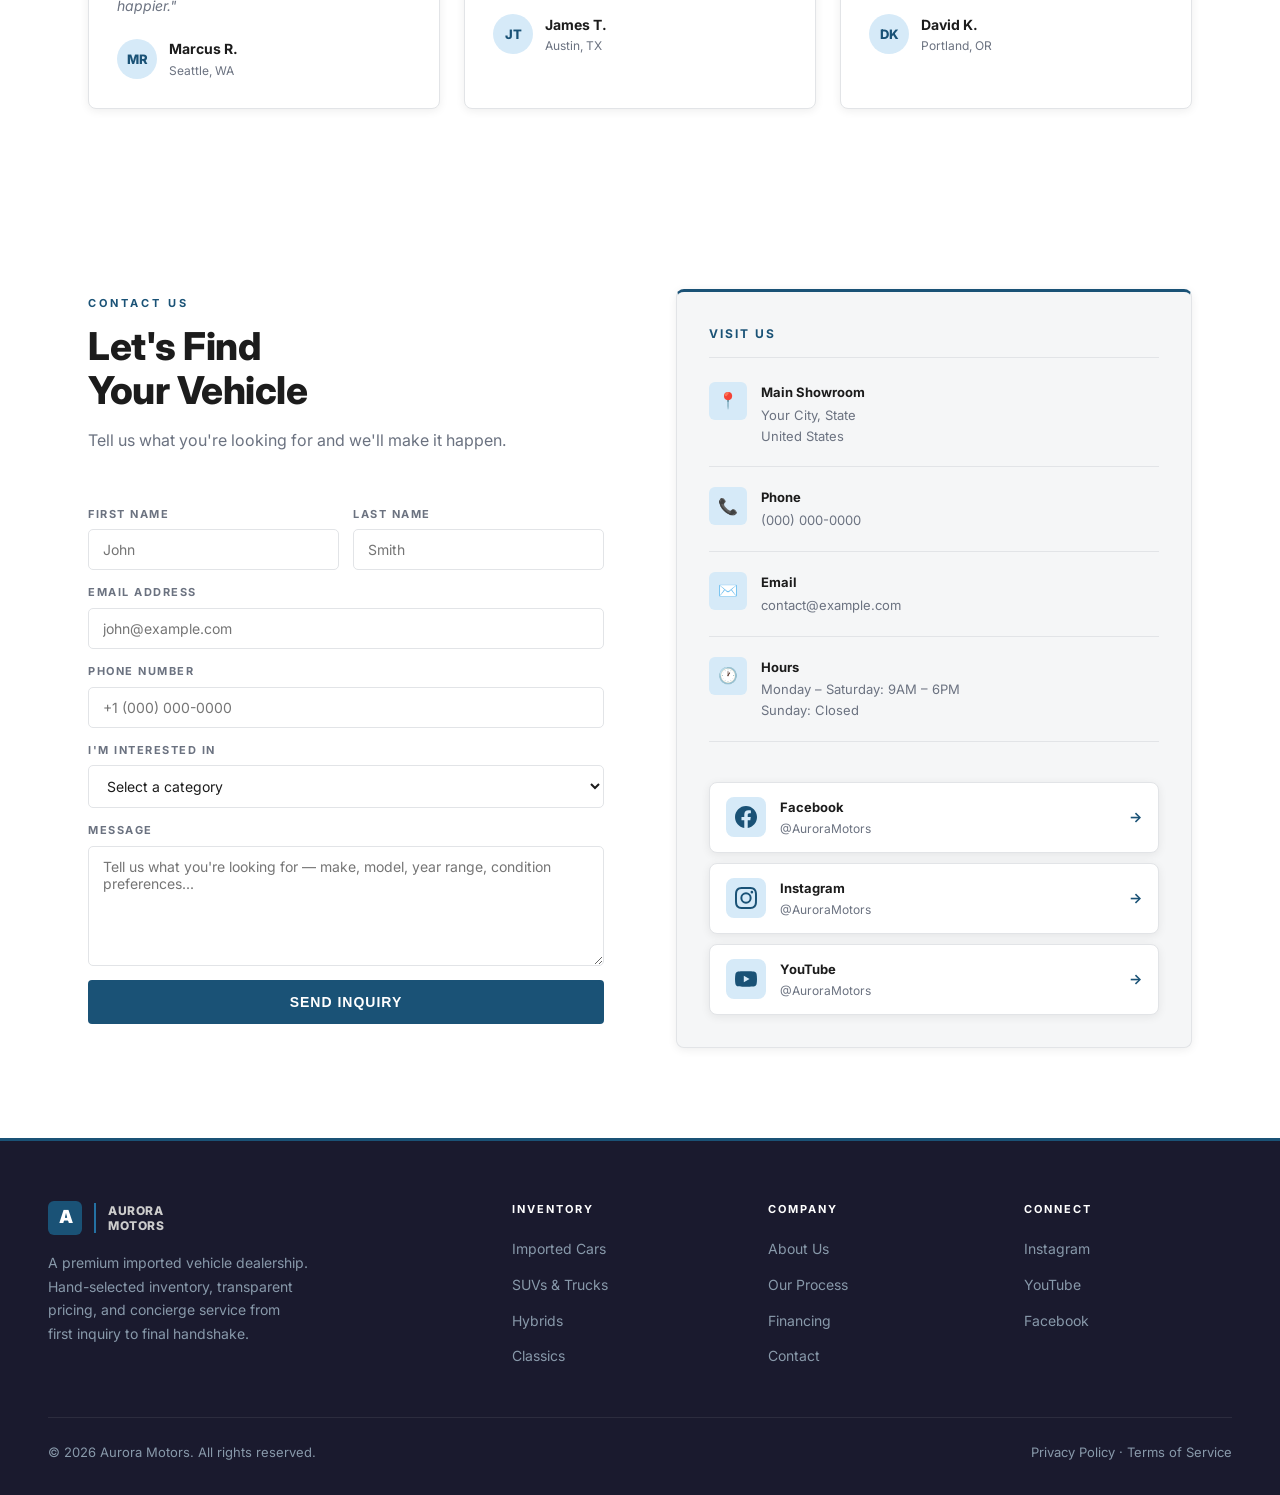
==== commit 5782336a: "Add 4-theme switcher with full site coverage Light/American, Forest Green, KK Red, Midnight Violet t" ====
--- a/index.html
+++ b/index.html
@@ -8,6 +8,7 @@
   <link rel="preconnect" href="https://fonts.googleapis.com" />
   <link href="https://fonts.googleapis.com/css2?family=Inter:wght@400;500;600;700;800;900&display=swap" rel="stylesheet" />
   <link rel="stylesheet" href="styles.css" />
+  <script>(function(){var t=localStorage.getItem('am-theme')||'light';document.documentElement.setAttribute('data-theme',t);})();</script>
 </head>
 <body>
 
@@ -23,6 +24,12 @@
       <a href="#testimonials">Reviews</a>
       <a href="#contact" class="nav-cta">Get in Touch</a>
     </nav>
+    <div class="theme-switcher">
+      <button type="button" class="theme-btn" data-theme-val="light" title="Light / American">☀</button>
+      <button type="button" class="theme-btn" data-theme-val="forest" title="Forest Green">🌿</button>
+      <button type="button" class="theme-btn" data-theme-val="kk" title="KK Red">🔴</button>
+      <button type="button" class="theme-btn" data-theme-val="violet" title="Midnight Violet">💜</button>
+    </div>
     <button type="button" class="menu-toggle" aria-label="Menu">
       <span></span><span></span><span></span>
     </button>
@@ -31,8 +38,10 @@
   <!-- ===== DEMO NOTICE ===== -->
   <div class="demo-notice">
     <span class="demo-tag">Demo Preview</span>
-    <span>Frontend demo only — theme: Light Minimalist / American Style</span>
+    <span>Frontend demo only — use the theme switcher to preview all 4 styles</span>
     <a href="#package" class="demo-link">See full package ↓</a>
+    <span>·</span>
+    <span>Want this for your business? <a href="mailto:contact@artisbay.com" class="demo-link">contact@artisbay.com</a></span>
   </div>
 
   <!-- ===== HERO ===== -->
@@ -430,7 +439,7 @@
         <div class="info-icon">✉️</div>
         <div>
           <h4>Email</h4>
-          <p>contact@auroramotors.com</p>
+          <p>contact@example.com</p>
         </div>
       </div>
       <div class="info-item">
@@ -439,6 +448,38 @@
           <h4>Hours</h4>
           <p>Monday – Saturday: 9AM – 6PM<br/>Sunday: Closed</p>
         </div>
+      </div>
+      <div class="social-cards">
+        <a href="#" class="social-card">
+          <div class="social-icon">
+            <svg viewBox="0 0 24 24" fill="currentColor" width="22" height="22"><path d="M24 12.073C24 5.405 18.627 0 12 0S0 5.405 0 12.073C0 18.1 4.388 23.094 10.125 24v-8.437H7.078v-3.49h3.047V9.413c0-3.025 1.791-4.697 4.533-4.697 1.312 0 2.686.236 2.686.236v2.97h-1.513c-1.491 0-1.956.93-1.956 1.886v2.265h3.328l-.532 3.49h-2.796V24C19.612 23.094 24 18.1 24 12.073z"/></svg>
+          </div>
+          <div class="social-info">
+            <div class="social-name">Facebook</div>
+            <div class="social-handle">@AuroraMotors</div>
+          </div>
+          <div class="social-arrow">→</div>
+        </a>
+        <a href="#" class="social-card">
+          <div class="social-icon">
+            <svg viewBox="0 0 24 24" fill="currentColor" width="22" height="22"><path d="M12 2.163c3.204 0 3.584.012 4.85.07 3.252.148 4.771 1.691 4.919 4.919.058 1.265.069 1.645.069 4.849 0 3.205-.012 3.584-.069 4.849-.149 3.225-1.664 4.771-4.919 4.919-1.266.058-1.644.07-4.85.07-3.204 0-3.584-.012-4.849-.07-3.26-.149-4.771-1.699-4.919-4.92-.058-1.265-.07-1.644-.07-4.849 0-3.204.013-3.583.07-4.849.149-3.227 1.664-4.771 4.919-4.919 1.266-.057 1.645-.069 4.849-.069zM12 0C8.741 0 8.333.014 7.053.072 2.695.272.273 2.69.073 7.052.014 8.333 0 8.741 0 12c0 3.259.014 3.668.072 4.948.2 4.358 2.618 6.78 6.98 6.98C8.333 23.986 8.741 24 12 24c3.259 0 3.668-.014 4.948-.072 4.354-.2 6.782-2.618 6.979-6.98.059-1.28.073-1.689.073-4.948 0-3.259-.014-3.667-.072-4.947-.196-4.354-2.617-6.78-6.979-6.98C15.668.014 15.259 0 12 0zm0 5.838a6.162 6.162 0 100 12.324 6.162 6.162 0 000-12.324zM12 16a4 4 0 110-8 4 4 0 010 8zm6.406-11.845a1.44 1.44 0 100 2.881 1.44 1.44 0 000-2.881z"/></svg>
+          </div>
+          <div class="social-info">
+            <div class="social-name">Instagram</div>
+            <div class="social-handle">@AuroraMotors</div>
+          </div>
+          <div class="social-arrow">→</div>
+        </a>
+        <a href="#" class="social-card">
+          <div class="social-icon">
+            <svg viewBox="0 0 24 24" fill="currentColor" width="22" height="22"><path d="M23.495 6.205a3.007 3.007 0 00-2.088-2.088c-1.87-.501-9.396-.501-9.396-.501s-7.507-.01-9.396.501A3.007 3.007 0 00.527 6.205a31.247 31.247 0 00-.522 5.805 31.247 31.247 0 00.522 5.783 3.007 3.007 0 002.088 2.088c1.868.502 9.396.502 9.396.502s7.506 0 9.396-.502a3.007 3.007 0 002.088-2.088 31.247 31.247 0 00.5-5.783 31.247 31.247 0 00-.5-5.805zM9.609 15.601V8.408l6.264 3.602z"/></svg>
+          </div>
+          <div class="social-info">
+            <div class="social-name">YouTube</div>
+            <div class="social-handle">@AuroraMotors</div>
+          </div>
+          <div class="social-arrow">→</div>
+        </a>
       </div>
     </div>
   </div>
--- a/styles.css
+++ b/styles.css
@@ -1,5 +1,10 @@
-/* ===== THEME — Light / Professional (japaneseclassics.com style) ===== */
-:root {
+/* ===== THEME TRANSITION HELPER ===== */
+html.theme-transitioning * {
+  transition: background-color 0.3s ease, color 0.3s ease, border-color 0.3s ease, box-shadow 0.3s ease !important;
+}
+
+/* ===== THEME — Light / American ===== */
+:root, [data-theme="light"] {
   --bg: #ffffff;
   --surface: #f5f6f7;
   --card: #ffffff;
@@ -20,6 +25,118 @@
   --orange-bg: #fff3e0;
   --red-bg: #fce8e8;
   --red: #b71c1c;
+  --header-bg: #ffffff;
+  --header-line: none;
+  --footer-bg: #1a1a2e;
+  --footer-text: #8899aa;
+  --hero-ol-a: rgba(255,255,255,0.97);
+  --hero-ol-b: rgba(255,255,255,0.3);
+  --hero-ol-mb-a: rgba(255,255,255,0.98);
+  --hero-ol-mb-b: rgba(255,255,255,0.8);
+  --logo-radius: 6px;
+  --hero-accent-bar: none;
+}
+
+/* ===== THEME — Forest Green ===== */
+[data-theme="forest"] {
+  --bg: #0d1812;
+  --surface: #13261a;
+  --card: #192d20;
+  --border: #2a422f;
+  --shadow: 0 2px 10px rgba(0,0,0,0.4);
+  --shadow-hover: 0 8px 28px rgba(0,0,0,0.6);
+  --blue: #4dba6e;
+  --blue-mid: #3da05a;
+  --blue-light: rgba(77,186,110,0.15);
+  --blue-glow: rgba(77,186,110,0.18);
+  --text: #e5f0e8;
+  --muted: #8aab96;
+  --light: #192d20;
+  --white: #192d20;
+  --green: #4dba6e;
+  --green-bg: rgba(77,186,110,0.15);
+  --orange: #f0a030;
+  --orange-bg: rgba(240,160,48,0.15);
+  --red-bg: rgba(220,60,60,0.15);
+  --red: #e05050;
+  --header-bg: #13261a;
+  --header-line: linear-gradient(90deg, #4dba6e, transparent 80%);
+  --footer-bg: #0a1410;
+  --footer-text: #6a8f76;
+  --hero-ol-a: rgba(13,24,18,0.95);
+  --hero-ol-b: rgba(13,24,18,0.35);
+  --hero-ol-mb-a: rgba(13,24,18,0.97);
+  --hero-ol-mb-b: rgba(13,24,18,0.65);
+  --logo-radius: 50%;
+  --hero-accent-bar: 4px solid #4dba6e;
+}
+
+/* ===== THEME — KK Red ===== */
+[data-theme="kk"] {
+  --bg: #0f0a09;
+  --surface: #1a100f;
+  --card: #201513;
+  --border: #3a1e1a;
+  --shadow: 0 2px 10px rgba(0,0,0,0.45);
+  --shadow-hover: 0 8px 28px rgba(0,0,0,0.65);
+  --blue: #e02828;
+  --blue-mid: #c41e1e;
+  --blue-light: rgba(224,40,40,0.15);
+  --blue-glow: rgba(224,40,40,0.18);
+  --text: #f5ebe9;
+  --muted: #b09090;
+  --light: #201513;
+  --white: #201513;
+  --green: #5db87a;
+  --green-bg: rgba(93,184,122,0.15);
+  --orange: #e0902a;
+  --orange-bg: rgba(224,144,42,0.15);
+  --red-bg: rgba(224,40,40,0.15);
+  --red: #e05050;
+  --header-bg: #1a100f;
+  --header-line: linear-gradient(90deg, #e02828, transparent 80%);
+  --footer-bg: #080504;
+  --footer-text: #8a6a68;
+  --hero-ol-a: rgba(15,10,9,0.94);
+  --hero-ol-b: rgba(15,10,9,0.35);
+  --hero-ol-mb-a: rgba(15,10,9,0.97);
+  --hero-ol-mb-b: rgba(15,10,9,0.65);
+  --logo-radius: 50%;
+  --hero-accent-bar: 4px solid #e02828;
+}
+
+/* ===== THEME — Midnight Violet ===== */
+[data-theme="violet"] {
+  --bg: #080612;
+  --surface: #10091e;
+  --card: #160d26;
+  --border: #2c1a48;
+  --shadow: 0 2px 10px rgba(0,0,0,0.45);
+  --shadow-hover: 0 8px 28px rgba(0,0,0,0.65);
+  --blue: #9b59b6;
+  --blue-mid: #8e44ad;
+  --blue-light: rgba(155,89,182,0.15);
+  --blue-glow: rgba(155,89,182,0.18);
+  --text: #ede4f5;
+  --muted: #9a82b8;
+  --light: #160d26;
+  --white: #160d26;
+  --green: #5db87a;
+  --green-bg: rgba(93,184,122,0.15);
+  --orange: #e0a030;
+  --orange-bg: rgba(224,160,48,0.15);
+  --red-bg: rgba(220,60,60,0.15);
+  --red: #e06060;
+  --header-bg: #10091e;
+  --header-line: linear-gradient(90deg, #9b59b6, transparent 80%);
+  --footer-bg: #060410;
+  --footer-text: #6a5888;
+  --hero-ol-a: rgba(8,6,18,0.94);
+  --hero-ol-b: rgba(8,6,18,0.35);
+  --hero-ol-mb-a: rgba(8,6,18,0.97);
+  --hero-ol-mb-b: rgba(8,6,18,0.65);
+  --logo-radius: 50%;
+  --hero-accent-bar: 4px solid #9b59b6;
 }
 
 * { margin: 0; padding: 0; box-sizing: border-box; }
@@ -41,7 +158,7 @@
   position: fixed;
   top: 0; left: 0; right: 0;
   z-index: 100;
-  background: #fff;
+  background: var(--header-bg);
   border-bottom: 1px solid var(--border);
   padding: 0 48px;
   height: 72px;
@@ -49,6 +166,15 @@
   align-items: center;
   justify-content: space-between;
   box-shadow: 0 1px 4px rgba(0,0,0,0.06);
+}
+
+header::after {
+  content: '';
+  position: absolute;
+  bottom: 0; left: 0; right: 0;
+  height: 2px;
+  background: var(--header-line);
+  pointer-events: none;
 }
 
 .logo-wrap {
@@ -75,9 +201,10 @@
   justify-content: center;
   font-size: 22px;
   font-weight: 900;
-  border-radius: 6px;
+  border-radius: var(--logo-radius);
   flex-shrink: 0;
   letter-spacing: -1px;
+  transition: border-radius 0.3s ease;
 }
 
 .footer-brand .logo-mark { width: 34px; height: 34px; font-size: 18px; }
@@ -124,8 +251,35 @@
   color: #fff !important;
 }
 
-.menu-toggle { display: none; cursor: pointer; flex-direction: column; gap: 5px; }
+.menu-toggle { display: none; cursor: pointer; flex-direction: column; gap: 5px; background: none; border: none; }
 .menu-toggle span { display: block; width: 24px; height: 2px; background: var(--text); transition: 0.3s; }
+
+/* ===== THEME SWITCHER ===== */
+.theme-switcher {
+  display: flex;
+  align-items: center;
+  gap: 5px;
+  margin-left: 16px;
+}
+
+.theme-btn {
+  width: 30px;
+  height: 30px;
+  border: 1.5px solid var(--border);
+  border-radius: 50%;
+  background: transparent;
+  cursor: pointer;
+  font-size: 15px;
+  display: flex;
+  align-items: center;
+  justify-content: center;
+  line-height: 1;
+  padding: 0;
+  transition: border-color 0.2s, transform 0.15s;
+}
+
+.theme-btn:hover { transform: scale(1.18); border-color: var(--blue); }
+.theme-btn.active { border-color: var(--blue); border-width: 2px; box-shadow: 0 0 0 2px var(--blue-glow); }
 
 /* ===== HERO ===== */
 .hero {
@@ -141,8 +295,24 @@
   position: absolute;
   inset: 0;
   background:
-    linear-gradient(90deg, rgba(255,255,255,0.97) 45%, rgba(255,255,255,0.3) 100%),
+    linear-gradient(90deg, var(--hero-ol-a) 45%, var(--hero-ol-b) 100%),
     url('https://images.unsplash.com/photo-1503376780353-7e6692767b70?w=1800&q=85') center/cover no-repeat;
+}
+
+.hero-bg::before {
+  content: '';
+  position: absolute;
+  left: 0; top: 0; bottom: 0;
+  width: var(--hero-accent-bar);
+  z-index: 1;
+}
+
+/* Dark theme: left accent bar on hero */
+[data-theme="forest"] .hero-bg::before,
+[data-theme="kk"] .hero-bg::before,
+[data-theme="violet"] .hero-bg::before {
+  width: 4px;
+  background: var(--blue);
 }
 
 .hero-content {
@@ -241,7 +411,7 @@
   border: 1px solid var(--border);
   border-top: 3px solid var(--blue);
   border-radius: 6px;
-  background: #fff;
+  background: var(--card);
   box-shadow: var(--shadow);
   overflow: hidden;
   flex-wrap: wrap;
@@ -339,7 +509,7 @@
 
 .filter-btn {
   padding: 8px 20px;
-  background: #fff;
+  background: var(--card);
   border: 1.5px solid var(--border);
   border-radius: 30px;
   font-size: 12px;
@@ -365,9 +535,9 @@
   gap: 28px;
 }
 
-/* Car card — clean white card with shadow */
+/* Car card */
 .car-card {
-  background: #fff;
+  background: var(--card);
   border: 1px solid var(--border);
   border-radius: 8px;
   overflow: hidden;
@@ -375,6 +545,19 @@
   cursor: pointer;
   display: block;
   color: var(--text);
+}
+
+/* Light: top accent border */
+[data-theme="light"] .car-card,
+:root .car-card {
+  border-top: 3px solid transparent;
+}
+
+/* Dark themes: left accent border */
+[data-theme="forest"] .car-card,
+[data-theme="kk"] .car-card,
+[data-theme="violet"] .car-card {
+  border-left: 3px solid var(--blue);
 }
 
 .car-card:hover {
@@ -508,7 +691,7 @@
 }
 
 .why-item {
-  background: #fff;
+  background: var(--card);
   border: 1px solid var(--border);
   border-top: 3px solid var(--blue);
   border-radius: 8px;
@@ -517,6 +700,14 @@
   transition: box-shadow 0.2s, transform 0.2s;
 }
 
+/* Dark themes: left-border cards */
+[data-theme="forest"] .why-item,
+[data-theme="kk"] .why-item,
+[data-theme="violet"] .why-item {
+  border-top: 1px solid var(--border);
+  border-left: 3px solid var(--blue);
+}
+
 .why-item:hover {
   box-shadow: var(--shadow-hover);
   transform: translateY(-3px);
@@ -559,7 +750,7 @@
 }
 
 .testimonial-card {
-  background: #fff;
+  background: var(--card);
   border: 1px solid var(--border);
   border-radius: 8px;
   padding: 28px;
@@ -611,7 +802,7 @@
   display: grid;
   grid-template-columns: 1fr 1fr;
   gap: 72px;
-  align-items: start;
+  align-items: stretch;
   max-width: 1200px;
   margin: 0 auto;
   padding: 90px 48px;
@@ -632,7 +823,7 @@
 .form-group input,
 .form-group select,
 .form-group textarea {
-  background: #fff;
+  background: var(--card);
   border: 1.5px solid var(--border);
   border-radius: 5px;
   padding: 11px 14px;
@@ -651,7 +842,7 @@
 }
 
 .form-group textarea { resize: vertical; min-height: 120px; }
-.form-group select option { background: #fff; }
+.form-group select option { background: var(--bg); }
 
 /* Contact info panel */
 .contact-info {
@@ -661,6 +852,16 @@
   border-radius: 8px;
   background: var(--surface);
   box-shadow: var(--shadow);
+  display: flex;
+  flex-direction: column;
+}
+
+/* Dark themes: left border on contact info */
+[data-theme="forest"] .contact-info,
+[data-theme="kk"] .contact-info,
+[data-theme="violet"] .contact-info {
+  border-top: 1px solid var(--border);
+  border-left: 3px solid var(--blue);
 }
 
 .contact-info h3 {
@@ -700,9 +901,69 @@
 .info-item h4 { font-size: 13px; font-weight: 700; margin-bottom: 2px; color: var(--text); }
 .info-item p { font-size: 13px; color: var(--muted); line-height: 1.6; }
 
+/* ===== SOCIAL CARDS ===== */
+.social-cards {
+  display: flex;
+  flex-direction: column;
+  gap: 10px;
+  margin-top: auto;
+  padding-top: 20px;
+}
+
+.social-card {
+  display: flex;
+  align-items: center;
+  gap: 14px;
+  padding: 14px 16px;
+  background: var(--card);
+  border: 1px solid var(--border);
+  border-radius: 8px;
+  box-shadow: var(--shadow);
+  color: var(--text);
+  transition: box-shadow 0.2s, transform 0.2s, border-color 0.2s;
+}
+
+.social-card:hover {
+  box-shadow: var(--shadow-hover);
+  transform: translateX(3px);
+  border-color: var(--blue);
+}
+
+.social-icon {
+  width: 40px;
+  height: 40px;
+  background: var(--blue-light);
+  border-radius: 8px;
+  display: flex;
+  align-items: center;
+  justify-content: center;
+  color: var(--blue);
+  flex-shrink: 0;
+}
+
+.social-info { flex: 1; }
+
+.social-name {
+  font-size: 13px;
+  font-weight: 700;
+  color: var(--text);
+}
+
+.social-handle {
+  font-size: 12px;
+  color: var(--muted);
+  margin-top: 1px;
+}
+
+.social-arrow {
+  font-size: 14px;
+  color: var(--blue);
+  font-weight: 700;
+}
+
 /* ===== FOOTER ===== */
 footer {
-  background: #1a1a2e;
+  background: var(--footer-bg);
   border-top: 3px solid var(--blue);
   padding: 60px 48px 32px;
 }
@@ -716,7 +977,7 @@
   margin-bottom: 48px;
 }
 
-.footer-brand p { font-size: 14px; color: #8899aa; margin-top: 16px; max-width: 260px; line-height: 1.7; }
+.footer-brand p { font-size: 14px; color: var(--footer-text); margin-top: 16px; max-width: 260px; line-height: 1.7; }
 
 .footer-col h4 {
   font-size: 11px;
@@ -731,7 +992,7 @@
 
 .footer-col ul li a {
   font-size: 14px;
-  color: #8899aa;
+  color: var(--footer-text);
   transition: color 0.2s;
 }
 
@@ -746,7 +1007,7 @@
   justify-content: space-between;
   align-items: center;
   font-size: 13px;
-  color: #8899aa;
+  color: var(--footer-text);
 }
 
 /* ===== DEMO NOTICE ===== */
@@ -810,7 +1071,7 @@
 }
 
 .pkg-card {
-  background: #fff;
+  background: var(--card);
   border: 1px solid var(--border);
   border-top: 3px solid var(--blue);
   border-radius: 10px;
@@ -819,6 +1080,14 @@
   transition: box-shadow 0.2s, transform 0.2s;
 }
 
+/* Dark themes: left-border pkg cards */
+[data-theme="forest"] .pkg-card,
+[data-theme="kk"] .pkg-card,
+[data-theme="violet"] .pkg-card {
+  border-top: 1px solid var(--border);
+  border-left: 3px solid var(--blue);
+}
+
 .pkg-card:hover {
   box-shadow: var(--shadow-hover);
   transform: translateY(-3px);
@@ -868,11 +1137,26 @@
 @media (max-width: 768px) {
   header { padding: 0 20px; }
   nav { display: none; }
-  nav.open { display: flex; flex-direction: column; position: fixed; inset: 72px 0 0; background: #fff; padding: 32px 24px; gap: 24px; z-index: 99; border-top: 1px solid var(--border); }
+  nav.open {
+    display: flex;
+    flex-direction: column;
+    position: fixed;
+    inset: 72px 0 0;
+    background: var(--header-bg);
+    padding: 32px 24px;
+    gap: 24px;
+    z-index: 99;
+    border-top: 1px solid var(--border);
+  }
   .menu-toggle { display: flex; }
+  .theme-switcher { margin-left: 8px; }
 
   .hero-content { padding: 60px 20px; }
-  .hero-bg { background: linear-gradient(180deg, rgba(255,255,255,0.98) 60%, rgba(255,255,255,0.8) 100%), url('https://images.unsplash.com/photo-1503376780353-7e6692767b70?w=900&q=80') center/cover no-repeat; }
+  .hero-bg {
+    background:
+      linear-gradient(180deg, var(--hero-ol-mb-a) 60%, var(--hero-ol-mb-b) 100%),
+      url('https://images.unsplash.com/photo-1503376780353-7e6692767b70?w=900&q=80') center/cover no-repeat;
+  }
   .hero-stats { display: grid; grid-template-columns: 1fr 1fr; }
   .stat-item { border-right: none; border-bottom: 1px solid var(--border); }
   .stat-item:nth-child(odd) { border-right: 1px solid var(--border); }
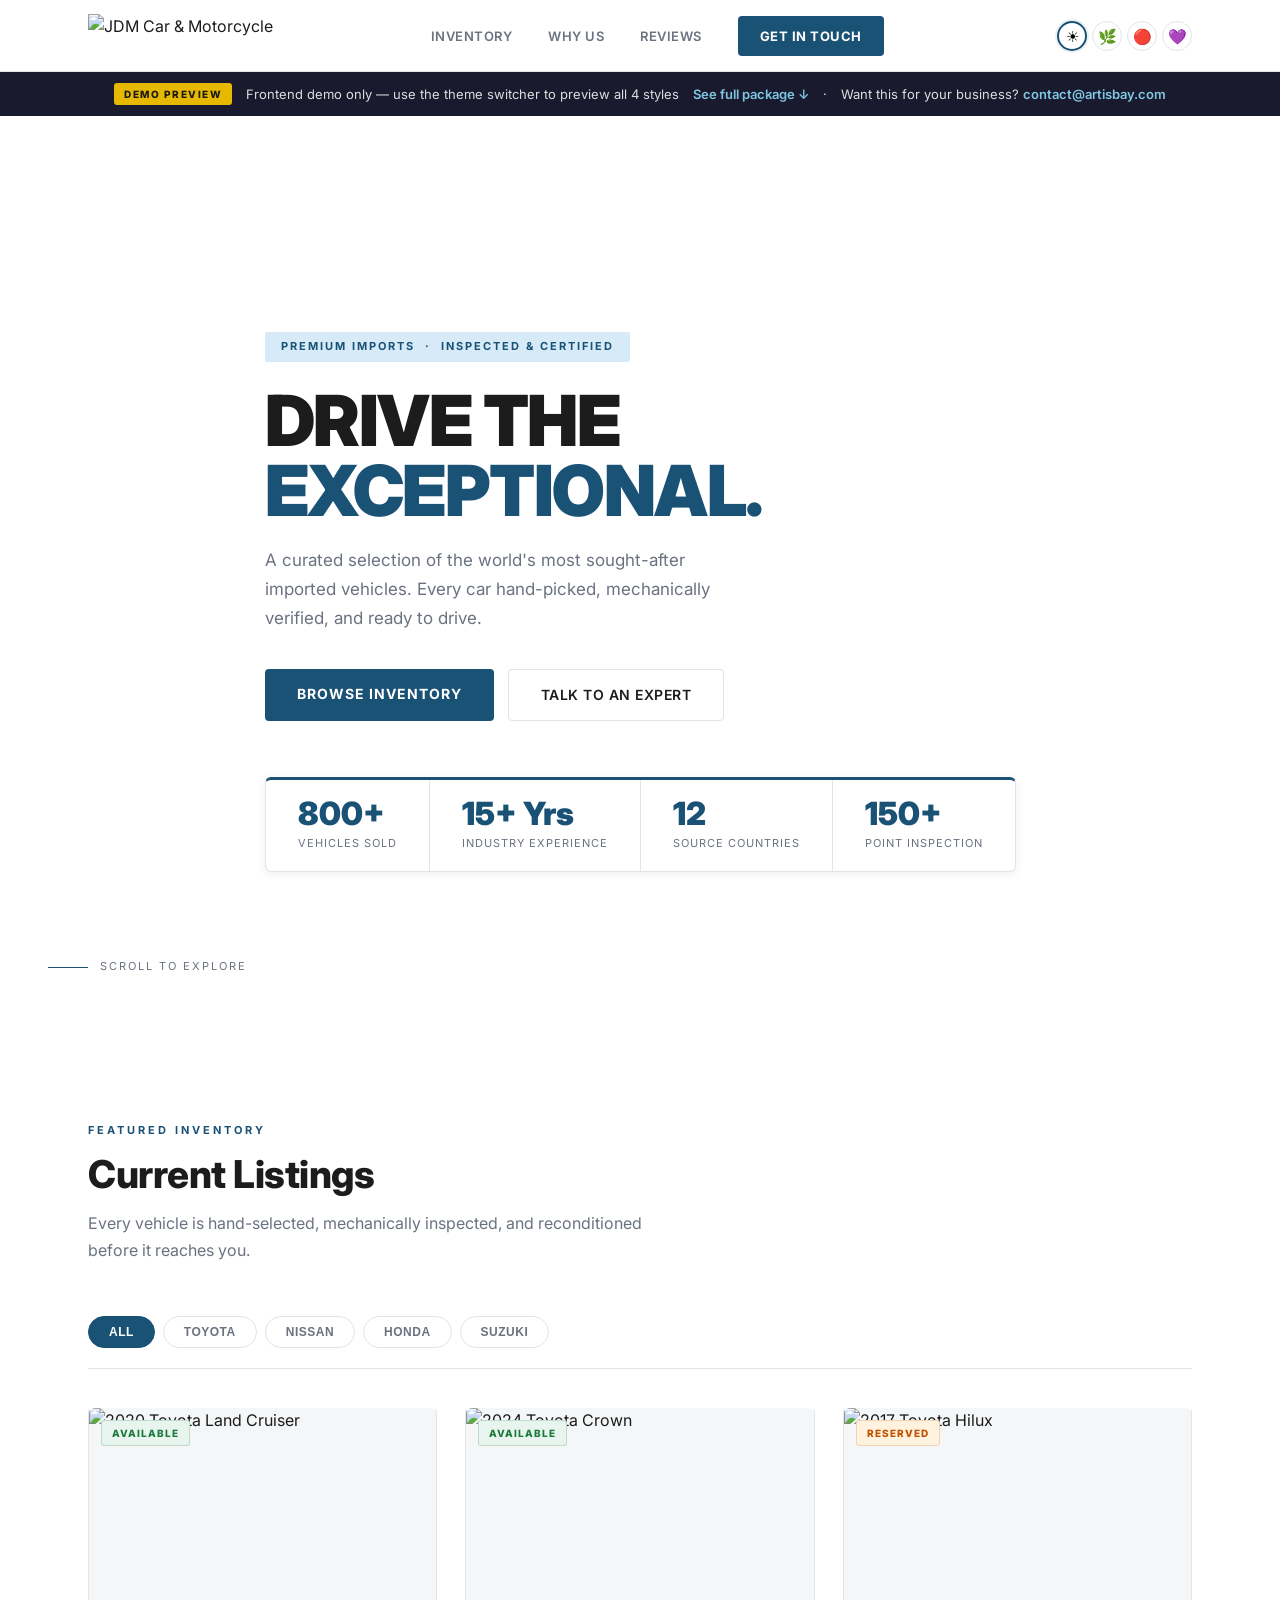
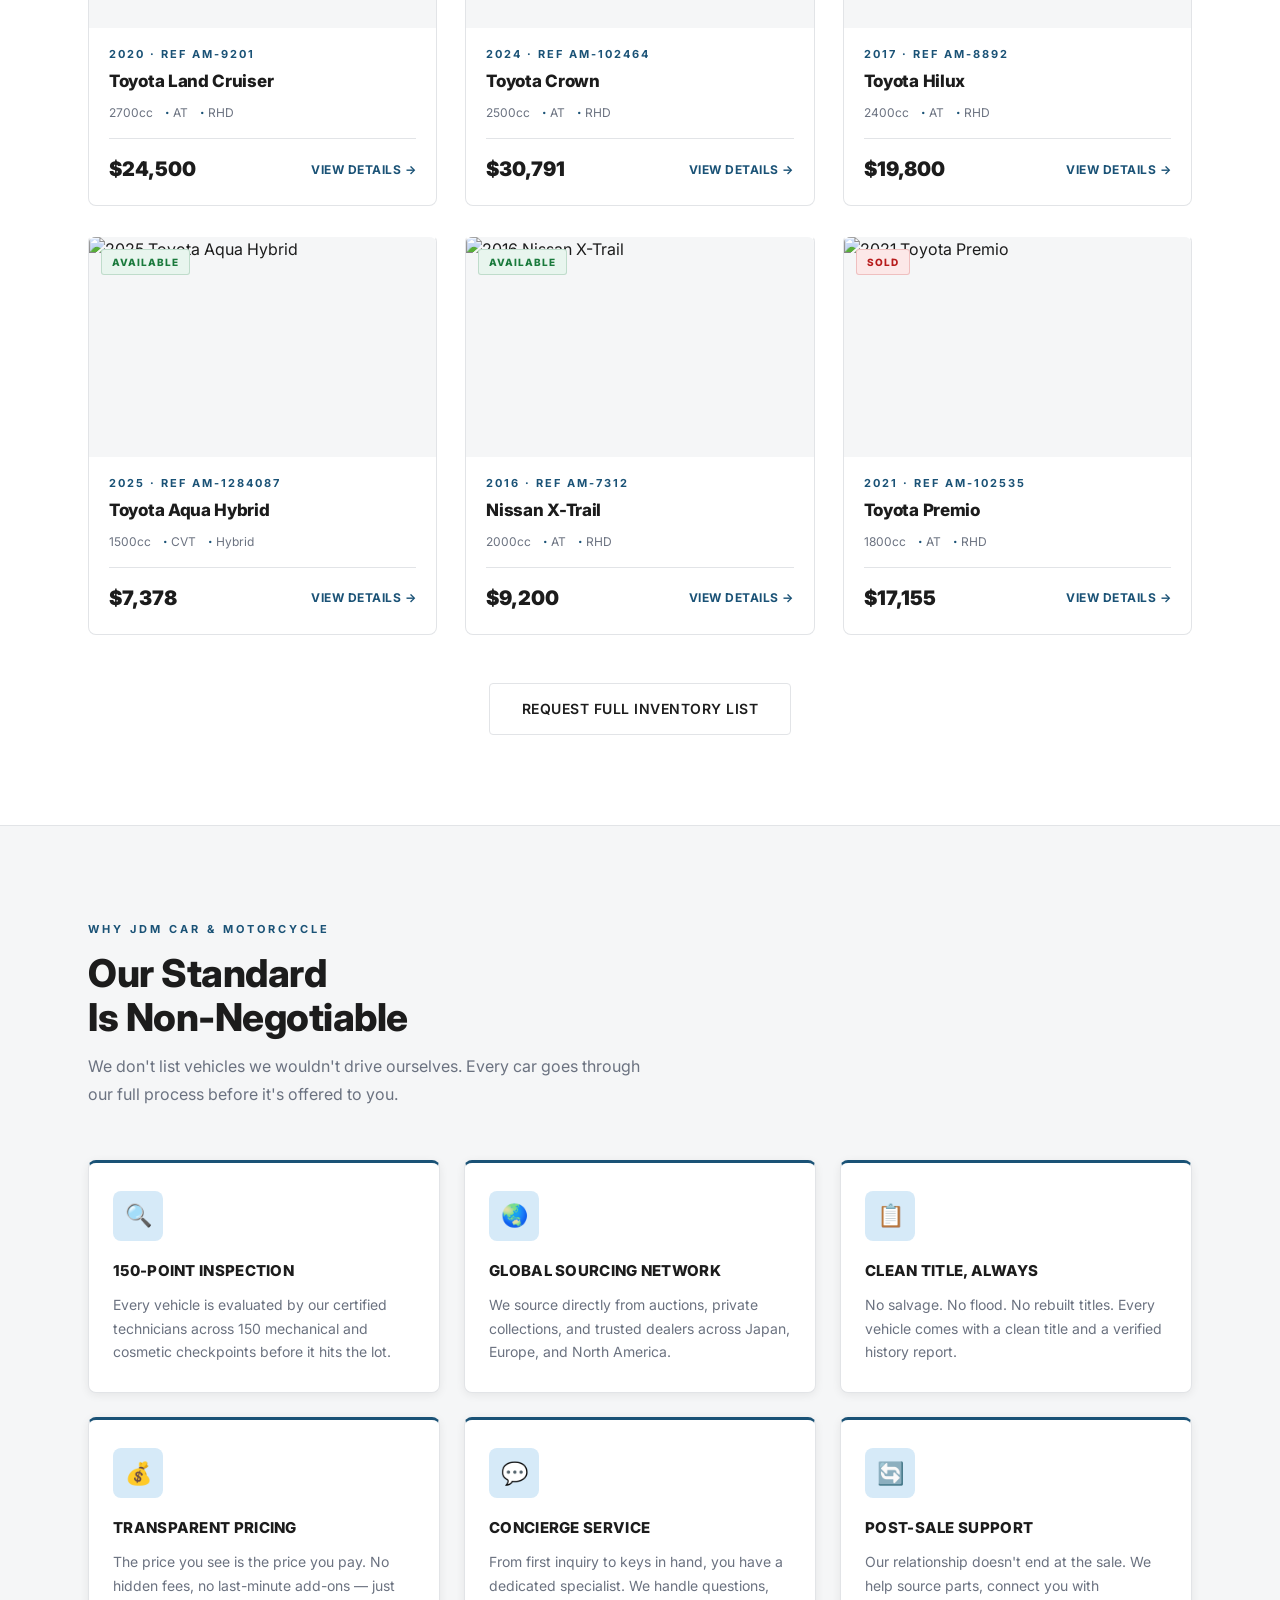
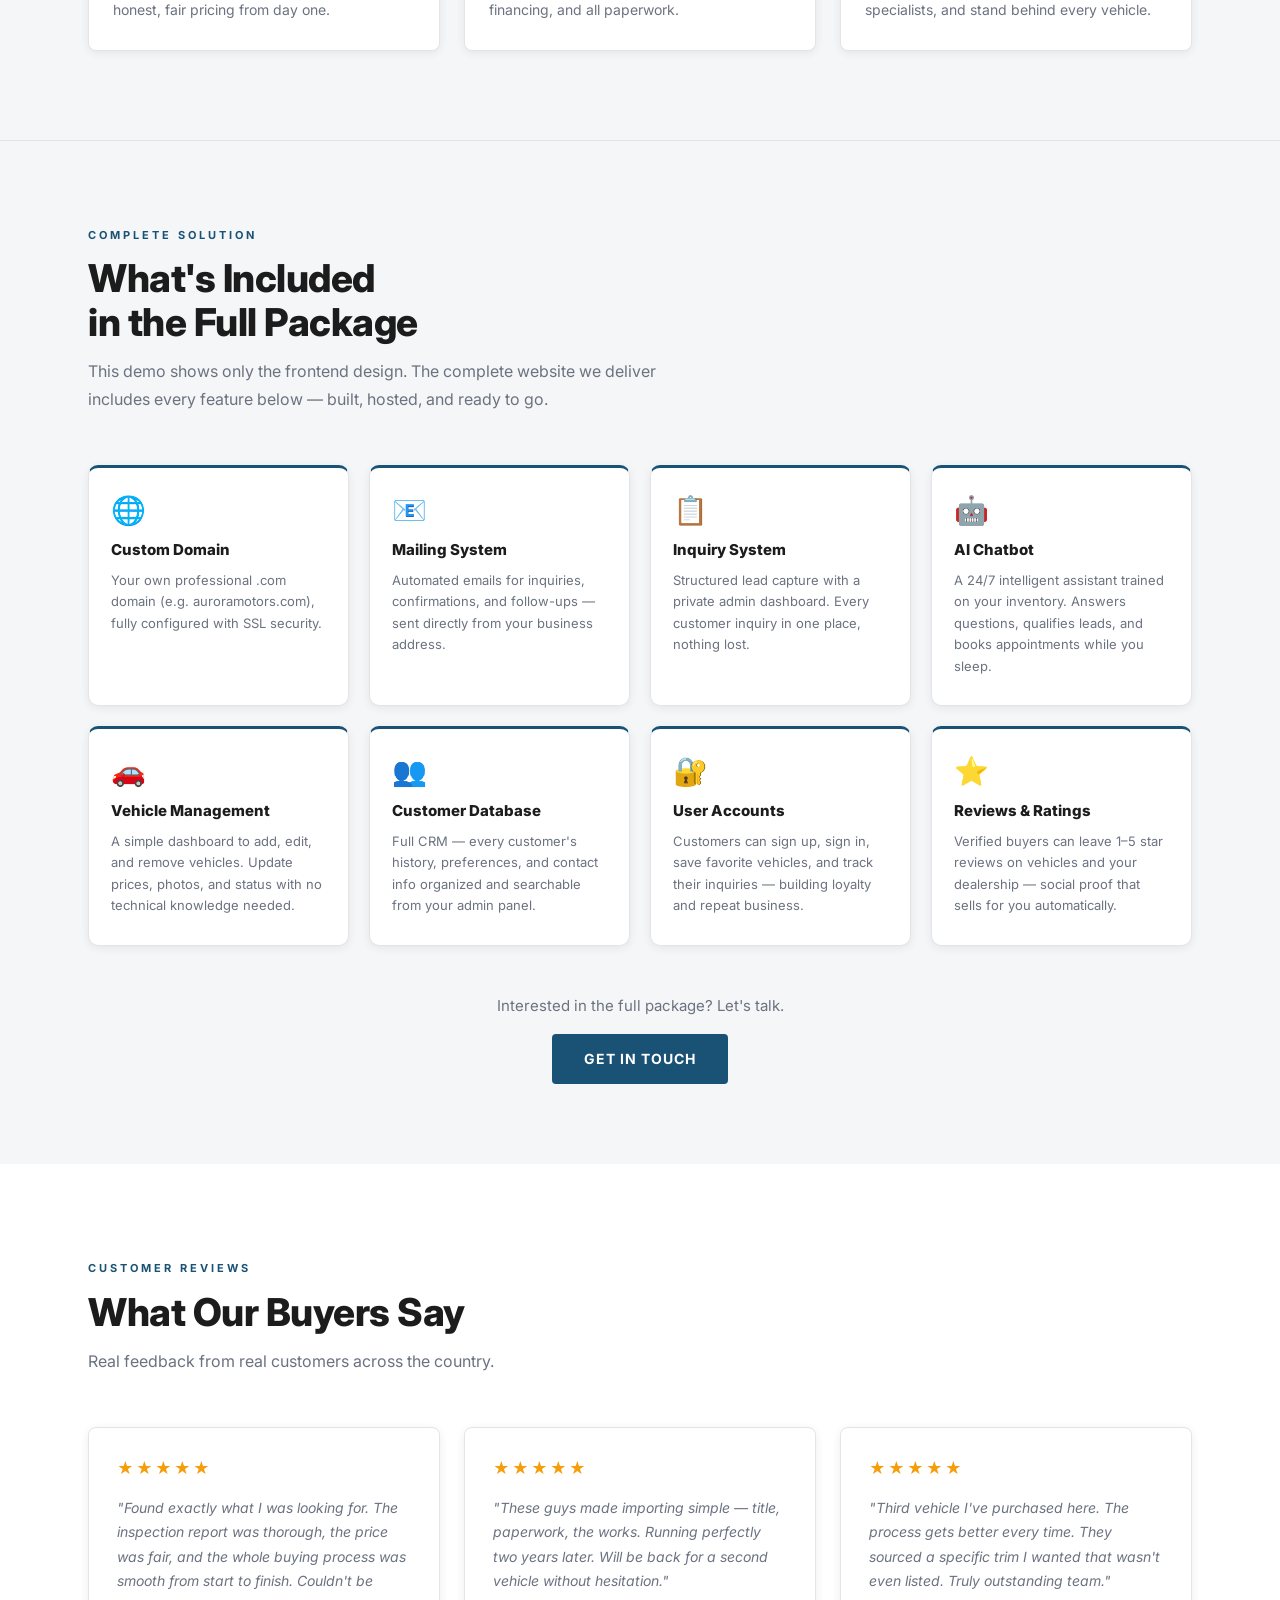
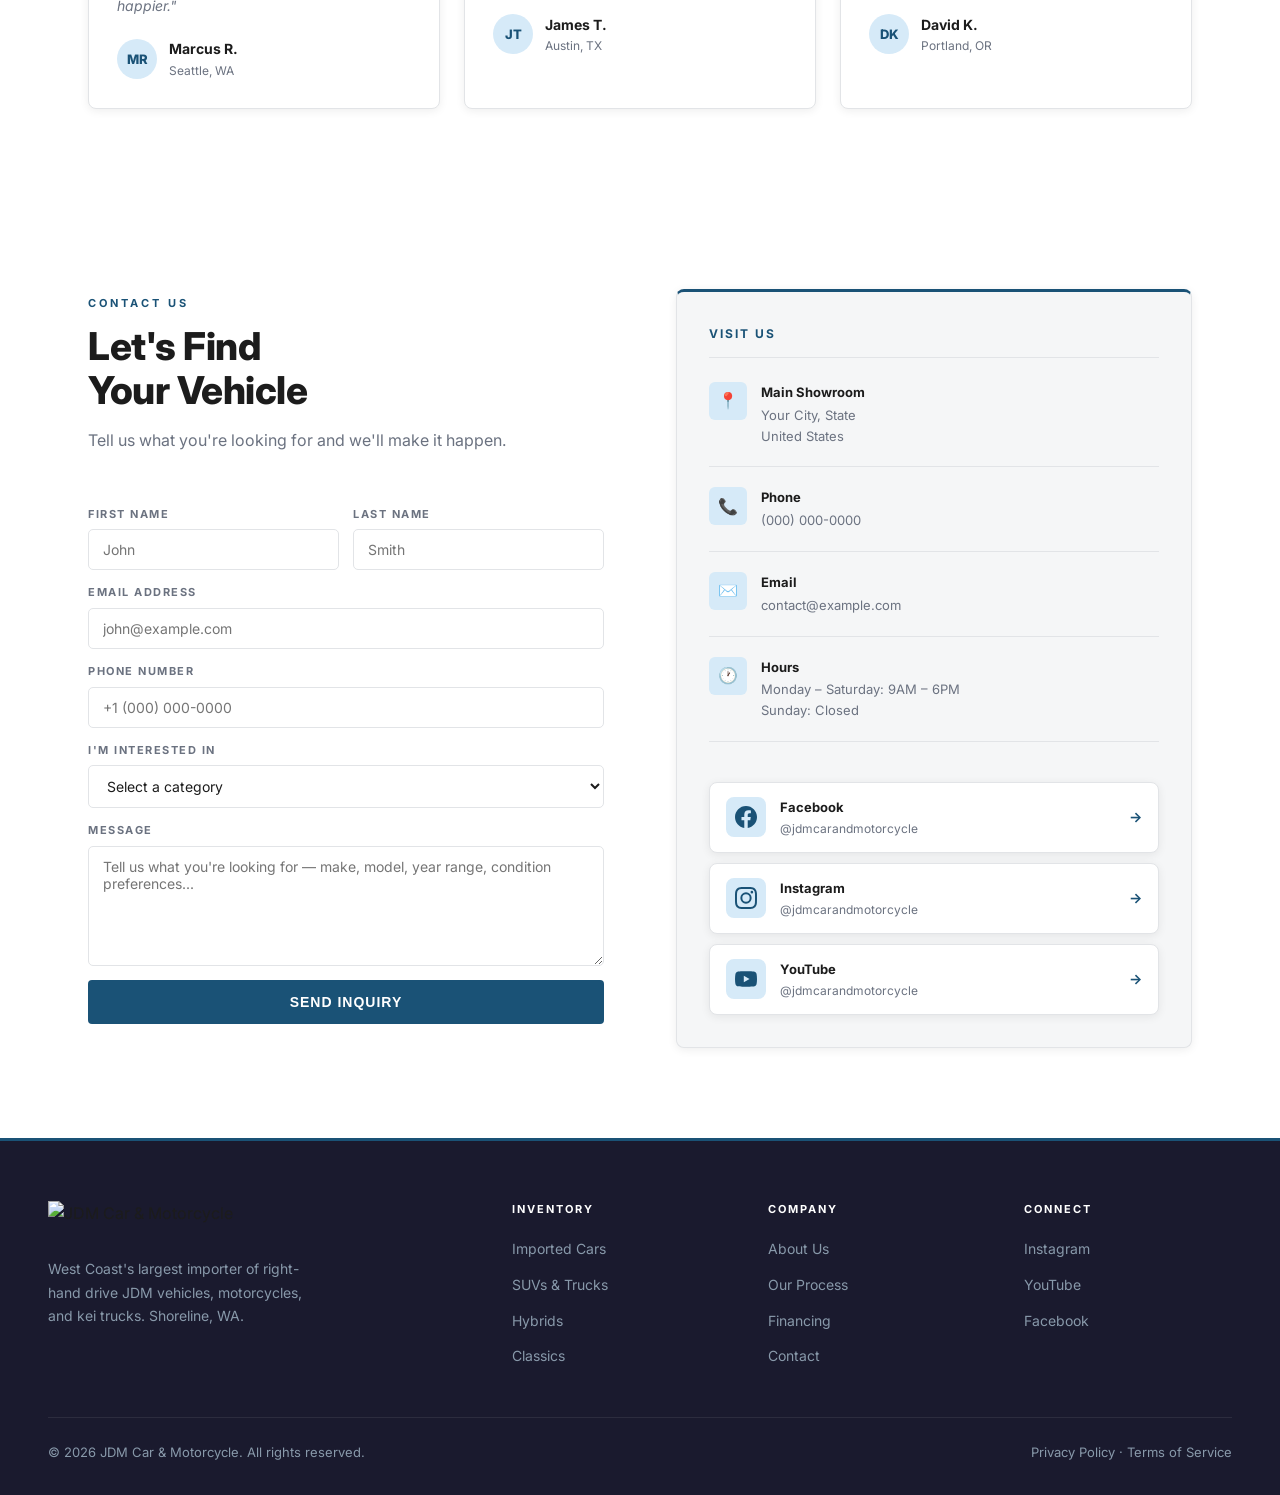
==== commit 94db0332: "Rebrand to JDM Car & Motorcycle — logo, name, and header alignment Co-Authored-By: Claude Sonnet 4.6" ====
--- a/index.html
+++ b/index.html
@@ -3,8 +3,8 @@
 <head>
   <meta charset="UTF-8" />
   <meta name="viewport" content="width=device-width, initial-scale=1.0" />
-  <title>Aurora Motors — Premium Imported Vehicles</title>
-  <meta name="description" content="Aurora Motors — a premium imported vehicle dealership. Hand-selected inventory, transparent pricing, concierge service." />
+  <title>JDM Car &amp; Motorcycle — Premium JDM Vehicles</title>
+  <meta name="description" content="JDM Car &amp; Motorcycle — West Coast's largest importer of right-hand drive JDM vehicles, motorcycles, and kei trucks. Shoreline, WA." />
   <link rel="preconnect" href="https://fonts.googleapis.com" />
   <link href="https://fonts.googleapis.com/css2?family=Inter:wght@400;500;600;700;800;900&display=swap" rel="stylesheet" />
   <link rel="stylesheet" href="styles.css" />
@@ -14,25 +14,26 @@
 
   <!-- ===== HEADER ===== -->
   <header>
-    <a href="#" class="logo-wrap">
-      <div class="logo-mark">A</div>
-      <span class="logo-name">Aurora<br/>Motors</span>
-    </a>
-    <nav>
-      <a href="#inventory">Inventory</a>
-      <a href="#why">Why Us</a>
-      <a href="#testimonials">Reviews</a>
-      <a href="#contact" class="nav-cta">Get in Touch</a>
-    </nav>
-    <div class="theme-switcher">
-      <button type="button" class="theme-btn" data-theme-val="light" title="Light / American">☀</button>
-      <button type="button" class="theme-btn" data-theme-val="forest" title="Forest Green">🌿</button>
-      <button type="button" class="theme-btn" data-theme-val="kk" title="KK Red">🔴</button>
-      <button type="button" class="theme-btn" data-theme-val="violet" title="Midnight Violet">💜</button>
-    </div>
-    <button type="button" class="menu-toggle" aria-label="Menu">
-      <span></span><span></span><span></span>
-    </button>
+    <div class="header-inner">
+      <a href="#" class="logo-wrap">
+        <img src="jdm-logo.jpeg" alt="JDM Car &amp; Motorcycle" class="logo-img" />
+      </a>
+      <nav>
+        <a href="#inventory">Inventory</a>
+        <a href="#why">Why Us</a>
+        <a href="#testimonials">Reviews</a>
+        <a href="#contact" class="nav-cta">Get in Touch</a>
+      </nav>
+      <div class="theme-switcher">
+        <button type="button" class="theme-btn" data-theme-val="light" title="Light / American">☀</button>
+        <button type="button" class="theme-btn" data-theme-val="forest" title="Forest Green">🌿</button>
+        <button type="button" class="theme-btn" data-theme-val="kk" title="KK Red">🔴</button>
+        <button type="button" class="theme-btn" data-theme-val="violet" title="Midnight Violet">💜</button>
+      </div>
+      <button type="button" class="menu-toggle" aria-label="Menu">
+        <span></span><span></span><span></span>
+      </button>
+    </div>
   </header>
 
   <!-- ===== DEMO NOTICE ===== -->
@@ -222,7 +223,7 @@
 
   <!-- ===== WHY US ===== -->
   <section id="why">
-    <div class="section-label">Why Aurora Motors</div>
+    <div class="section-label">Why JDM Car &amp; Motorcycle</div>
     <h2 class="section-title">Our Standard<br/>Is Non-Negotiable</h2>
     <p class="section-sub">We don't list vehicles we wouldn't drive ourselves. Every car goes through our full process before it's offered to you.</p>
 
@@ -456,7 +457,7 @@
           </div>
           <div class="social-info">
             <div class="social-name">Facebook</div>
-            <div class="social-handle">@AuroraMotors</div>
+            <div class="social-handle">@jdmcarandmotorcycle</div>
           </div>
           <div class="social-arrow">→</div>
         </a>
@@ -466,7 +467,7 @@
           </div>
           <div class="social-info">
             <div class="social-name">Instagram</div>
-            <div class="social-handle">@AuroraMotors</div>
+            <div class="social-handle">@jdmcarandmotorcycle</div>
           </div>
           <div class="social-arrow">→</div>
         </a>
@@ -476,7 +477,7 @@
           </div>
           <div class="social-info">
             <div class="social-name">YouTube</div>
-            <div class="social-handle">@AuroraMotors</div>
+            <div class="social-handle">@jdmcarandmotorcycle</div>
           </div>
           <div class="social-arrow">→</div>
         </a>
@@ -489,10 +490,9 @@
     <div class="footer-inner">
       <div class="footer-brand">
         <a href="#" class="logo-wrap">
-          <div class="logo-mark">A</div>
-          <span class="logo-name">Aurora<br/>Motors</span>
+          <img src="jdm-logo.jpeg" alt="JDM Car &amp; Motorcycle" class="logo-img" />
         </a>
-        <p>A premium imported vehicle dealership. Hand-selected inventory, transparent pricing, and concierge service from first inquiry to final handshake.</p>
+        <p>West Coast's largest importer of right-hand drive JDM vehicles, motorcycles, and kei trucks. Shoreline, WA.</p>
       </div>
       <div class="footer-col">
         <h4>Inventory</h4>
@@ -522,7 +522,7 @@
       </div>
     </div>
     <div class="footer-bottom">
-      <span>© 2026 Aurora Motors. All rights reserved.</span>
+      <span>© 2026 JDM Car &amp; Motorcycle. All rights reserved.</span>
       <span>Privacy Policy · Terms of Service</span>
     </div>
   </footer>
--- a/styles.css
+++ b/styles.css
@@ -160,12 +160,18 @@
   z-index: 100;
   background: var(--header-bg);
   border-bottom: 1px solid var(--border);
+  height: 72px;
+  box-shadow: 0 1px 4px rgba(0,0,0,0.06);
+}
+
+.header-inner {
+  max-width: 1200px;
+  margin: 0 auto;
   padding: 0 48px;
   height: 72px;
   display: flex;
   align-items: center;
   justify-content: space-between;
-  box-shadow: 0 1px 4px rgba(0,0,0,0.06);
 }
 
 header::after {
@@ -1135,7 +1141,7 @@
 }
 
 @media (max-width: 768px) {
-  header { padding: 0 20px; }
+  .header-inner { padding: 0 20px; }
   nav { display: none; }
   nav.open {
     display: flex;
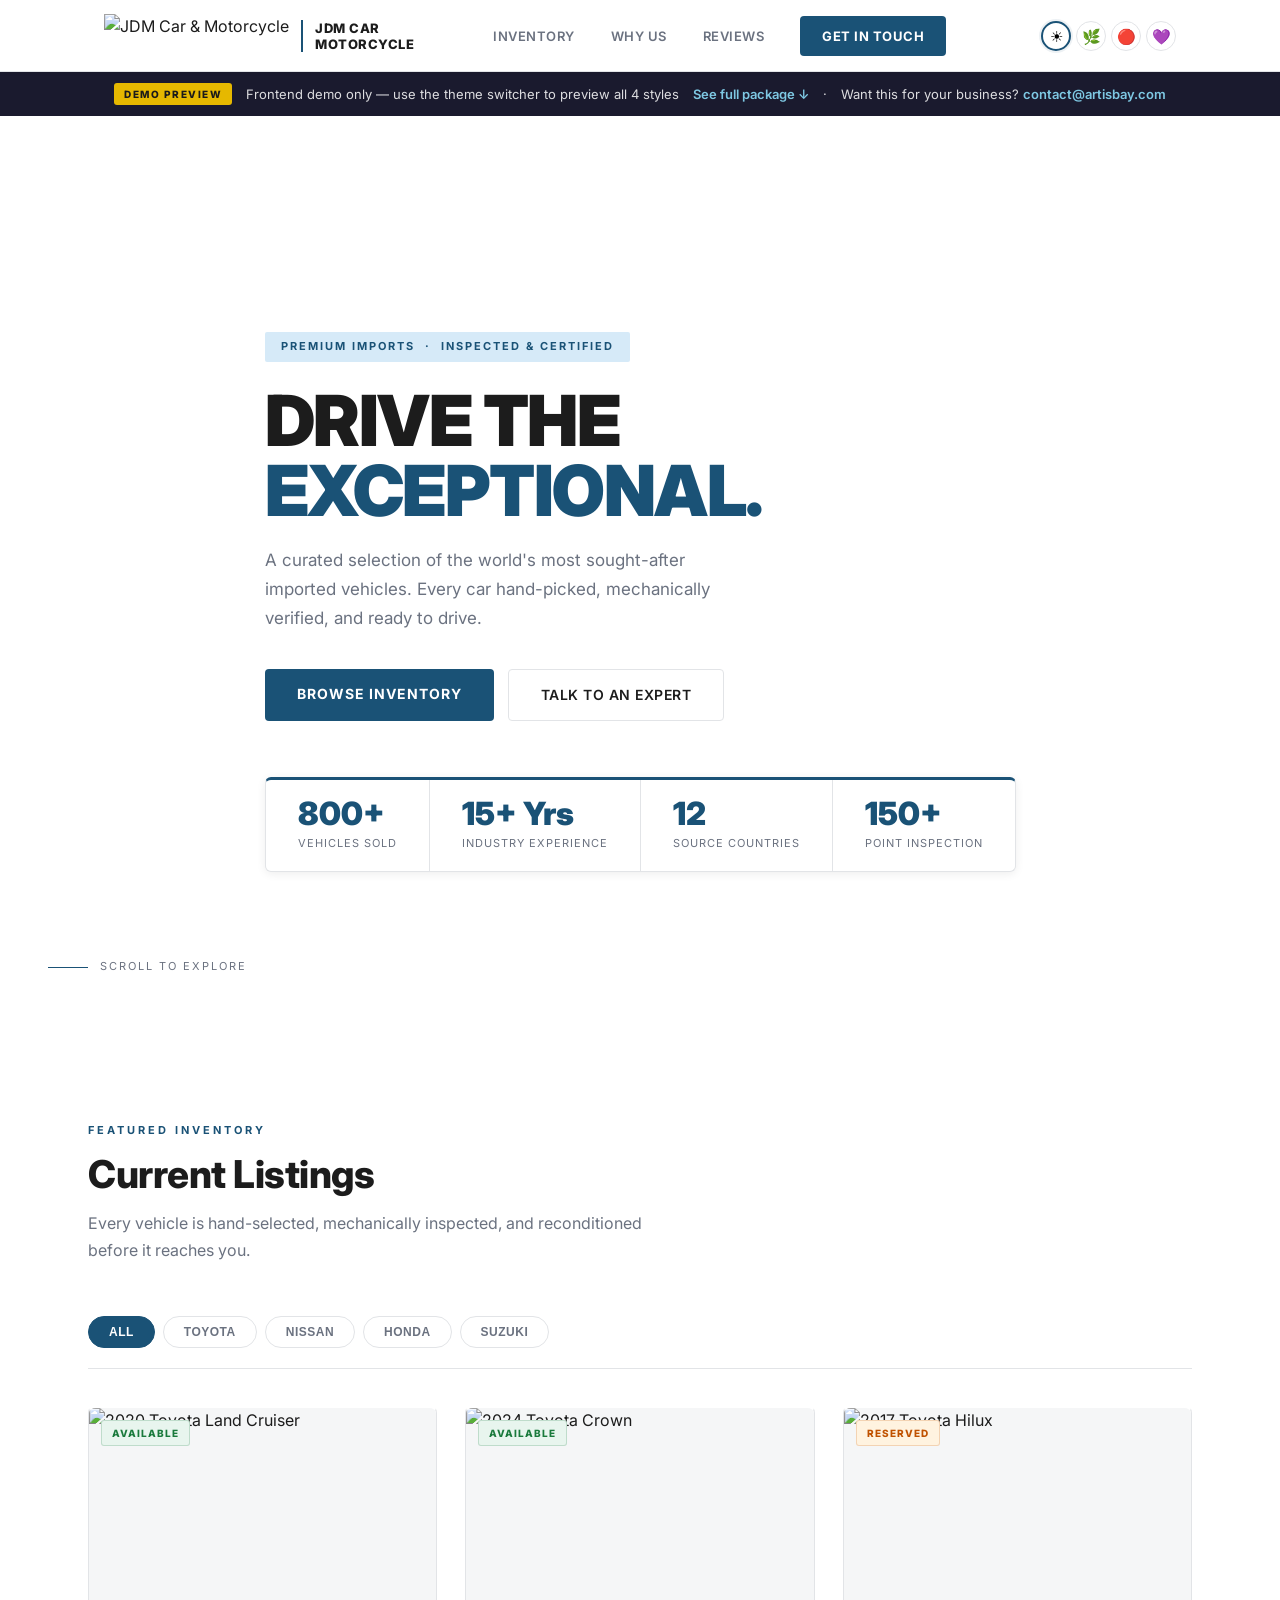
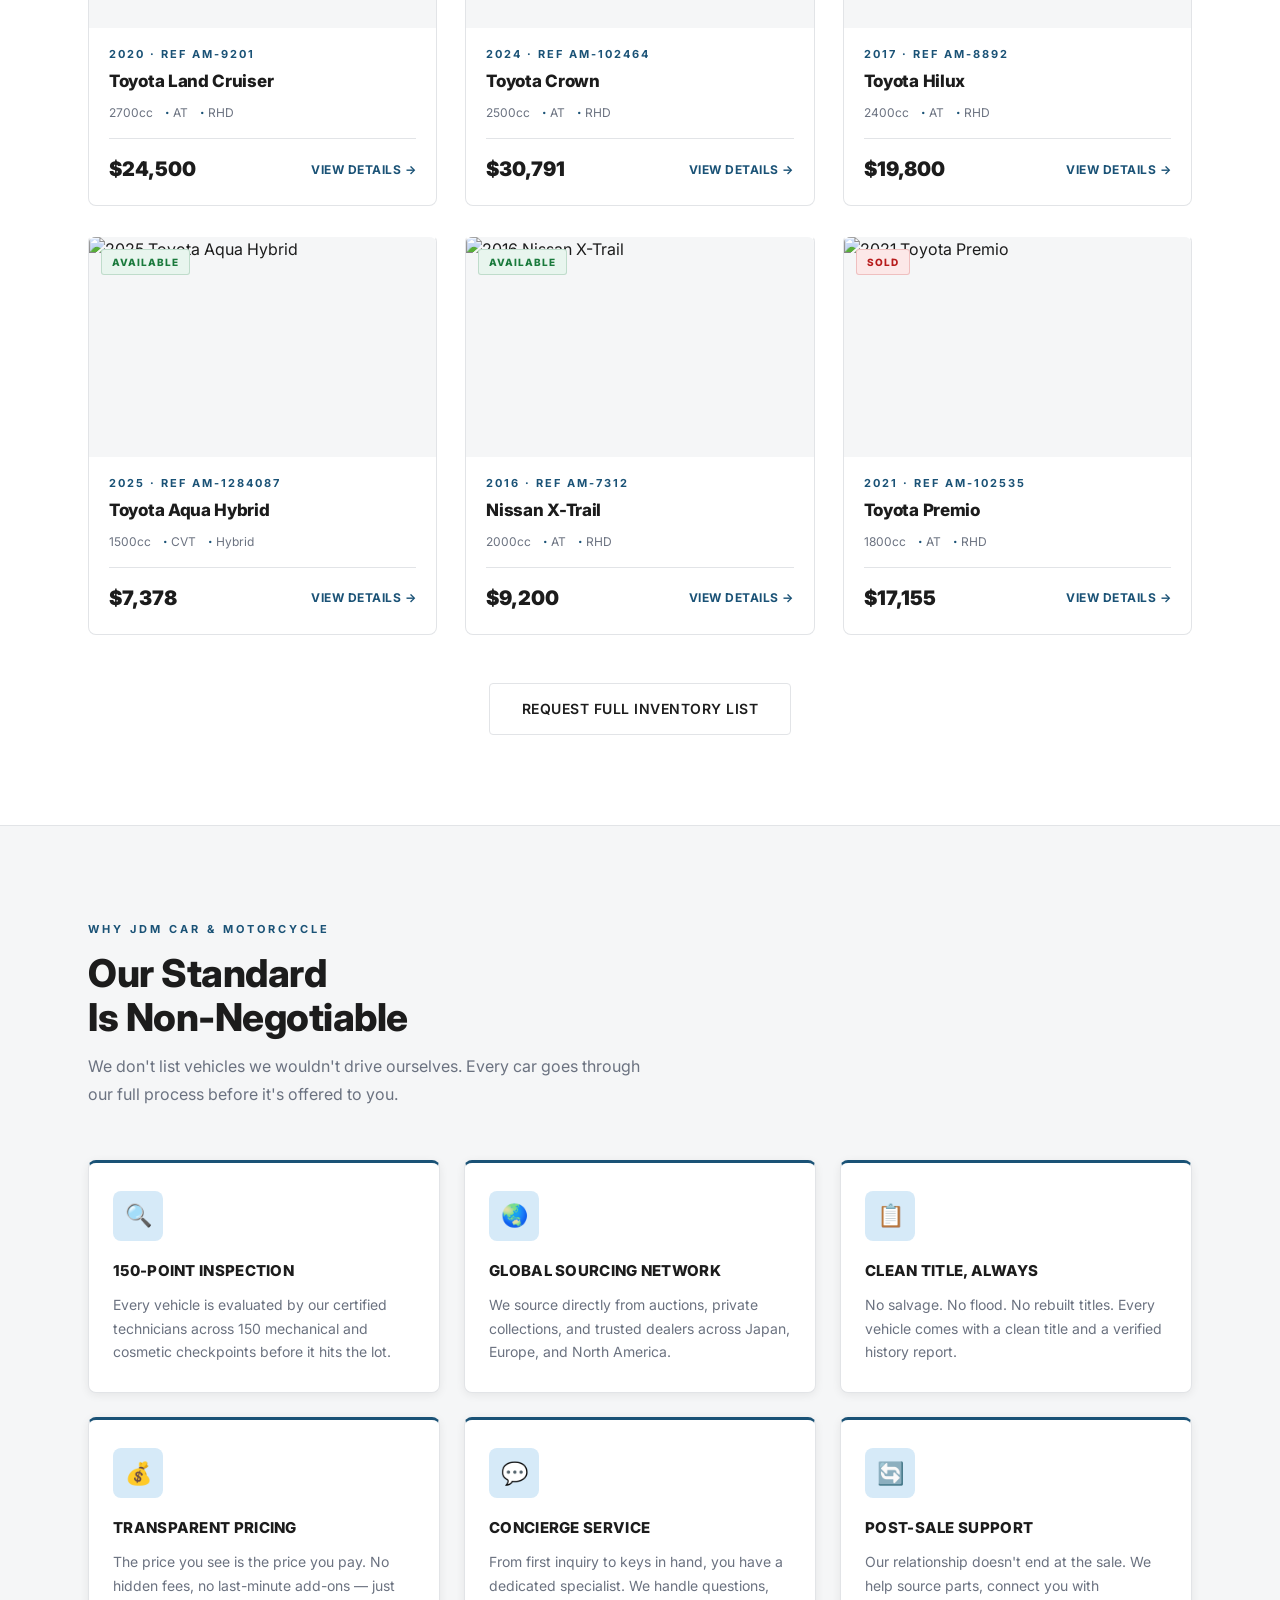
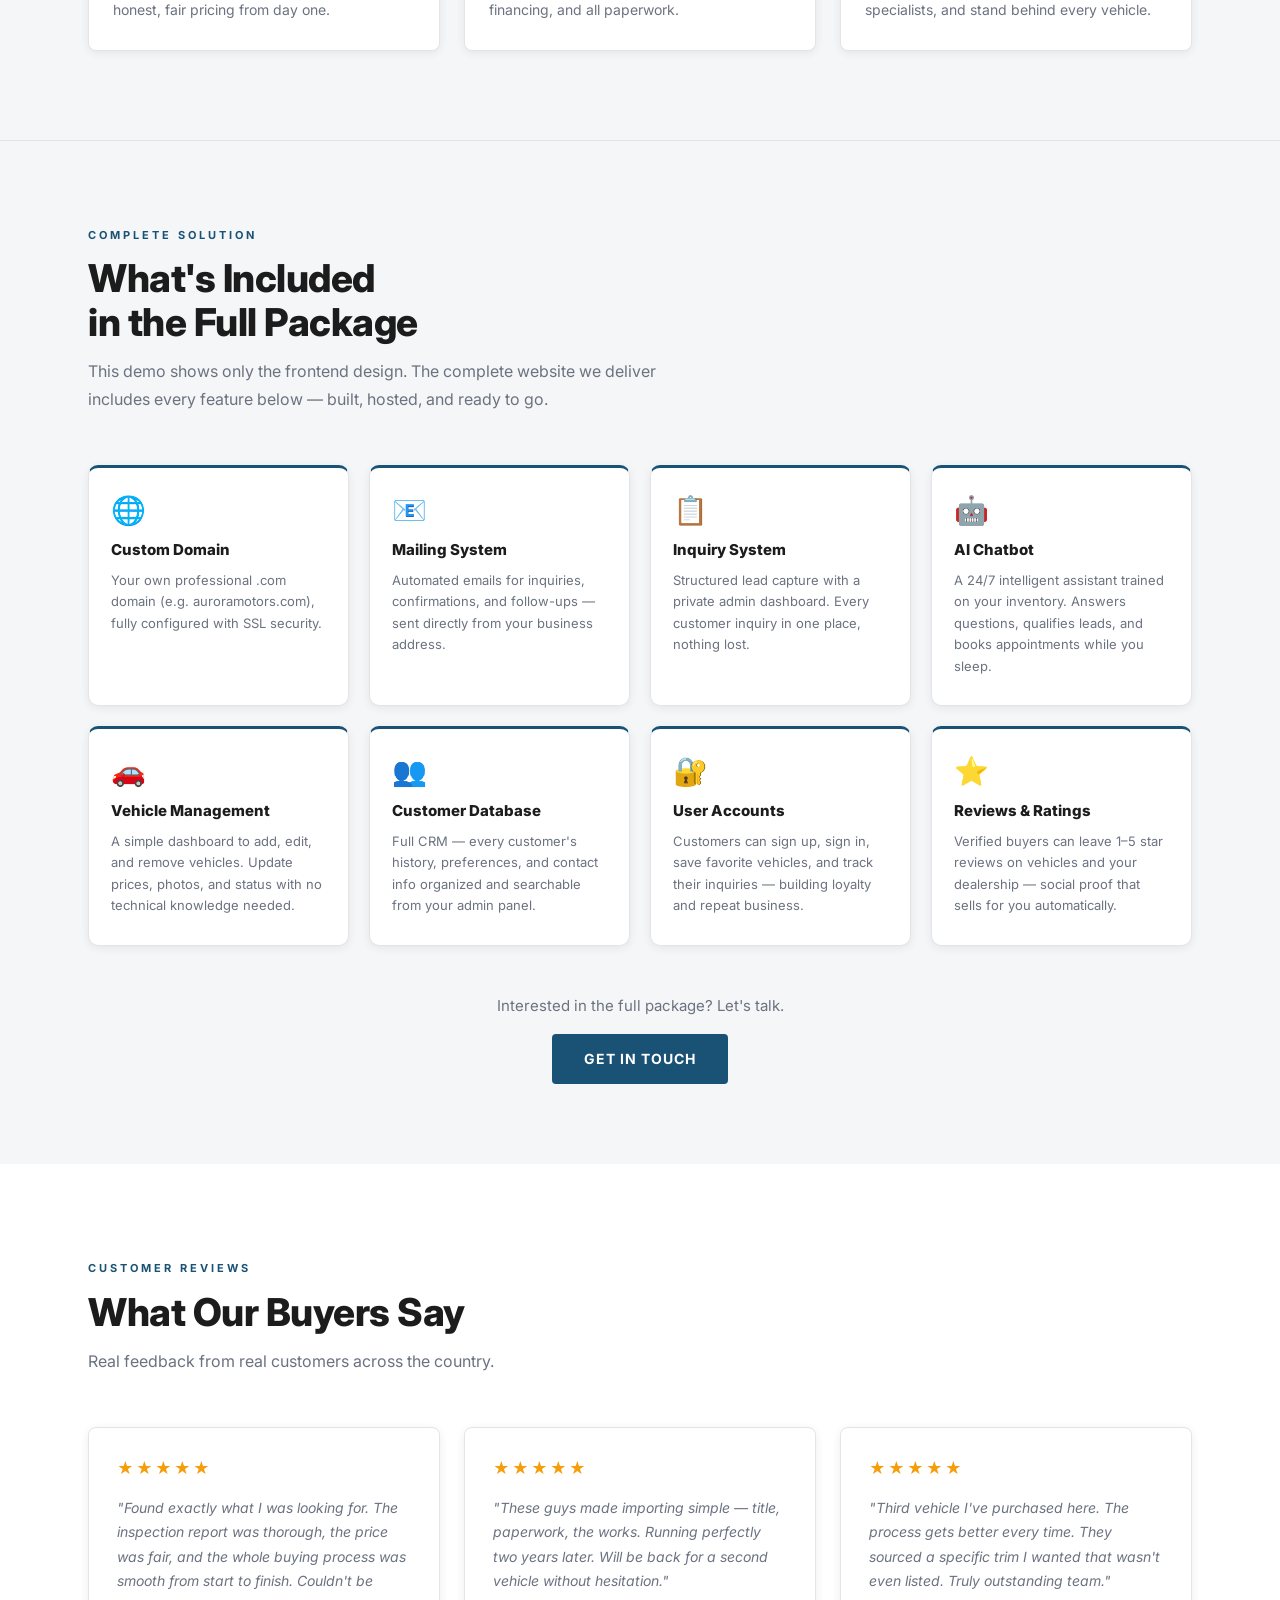
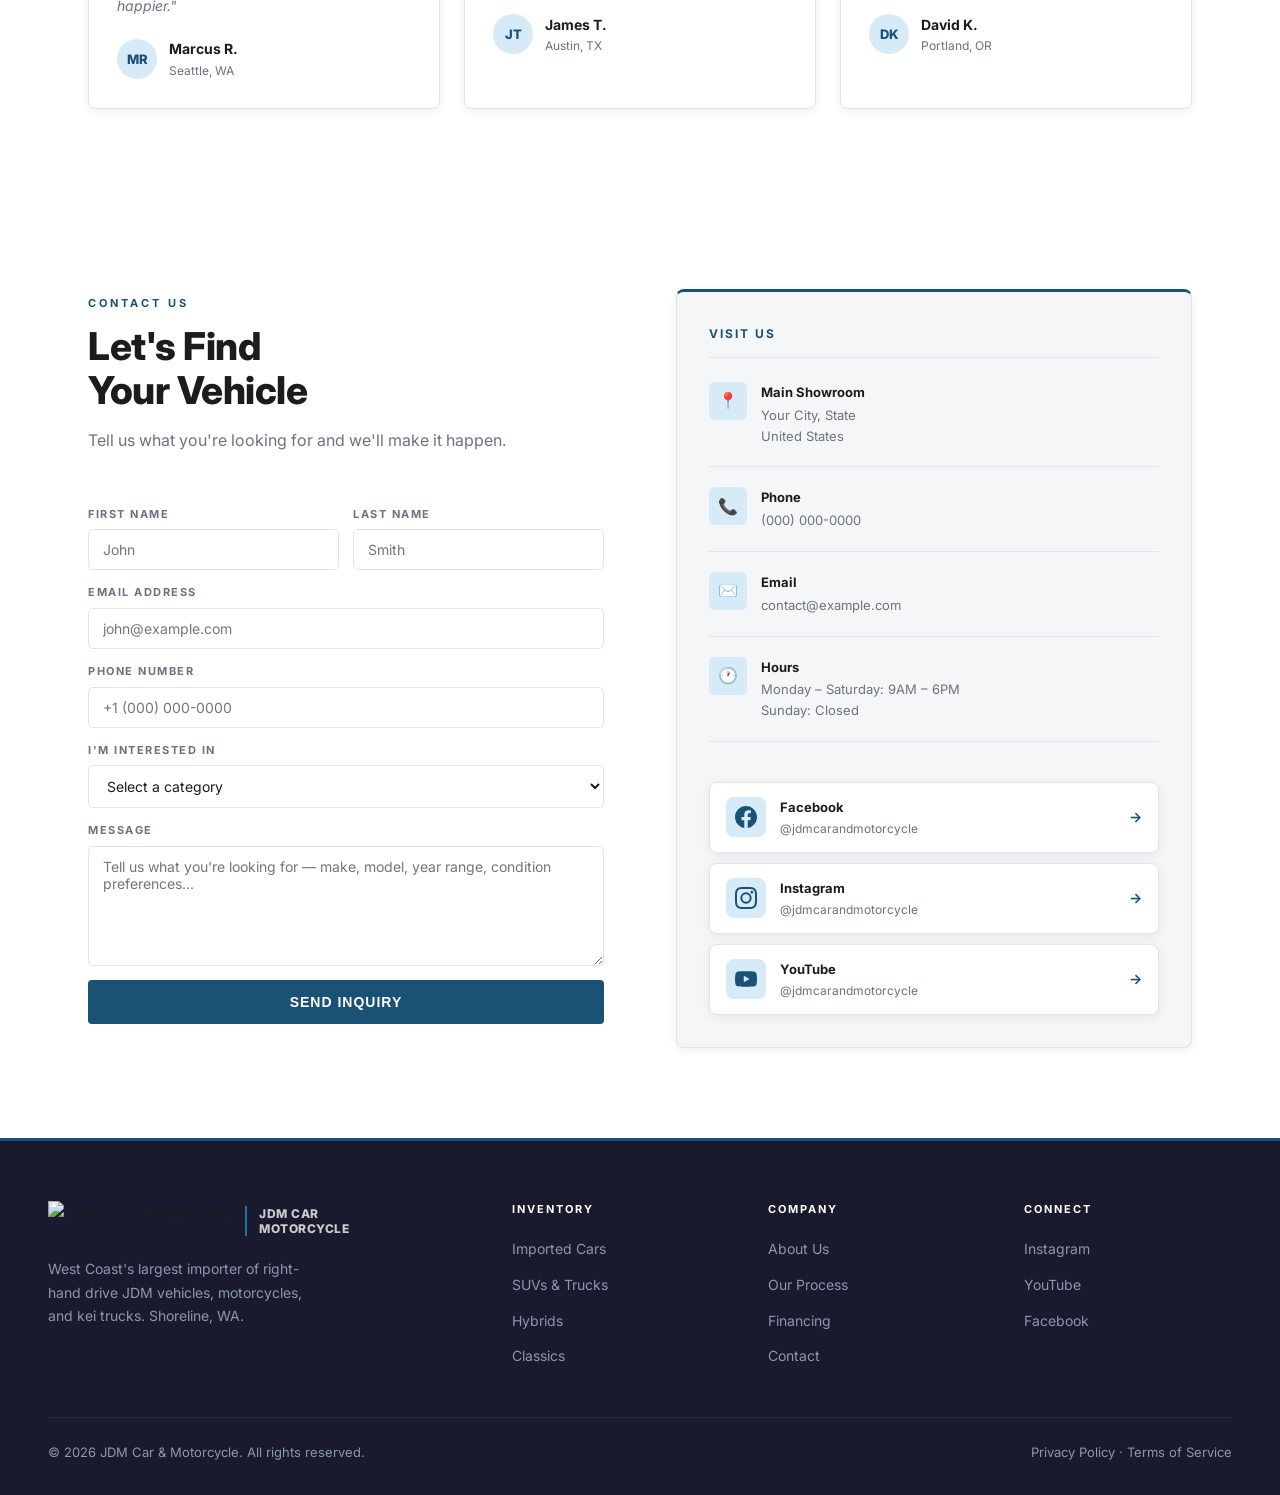
==== commit 29a0c6a2: "Add company name next to logo and tighten header padding Co-Authored-By: Claude Sonnet 4.6 <noreply@" ====
--- a/index.html
+++ b/index.html
@@ -17,6 +17,7 @@
     <div class="header-inner">
       <a href="#" class="logo-wrap">
         <img src="jdm-logo.jpeg" alt="JDM Car &amp; Motorcycle" class="logo-img" />
+        <span class="logo-name">JDM Car<br/>Motorcycle</span>
       </a>
       <nav>
         <a href="#inventory">Inventory</a>
@@ -491,6 +492,7 @@
       <div class="footer-brand">
         <a href="#" class="logo-wrap">
           <img src="jdm-logo.jpeg" alt="JDM Car &amp; Motorcycle" class="logo-img" />
+          <span class="logo-name">JDM Car<br/>Motorcycle</span>
         </a>
         <p>West Coast's largest importer of right-hand drive JDM vehicles, motorcycles, and kei trucks. Shoreline, WA.</p>
       </div>
--- a/styles.css
+++ b/styles.css
@@ -167,7 +167,7 @@
 .header-inner {
   max-width: 1200px;
   margin: 0 auto;
-  padding: 0 48px;
+  padding: 0 64px;
   height: 72px;
   display: flex;
   align-items: center;
